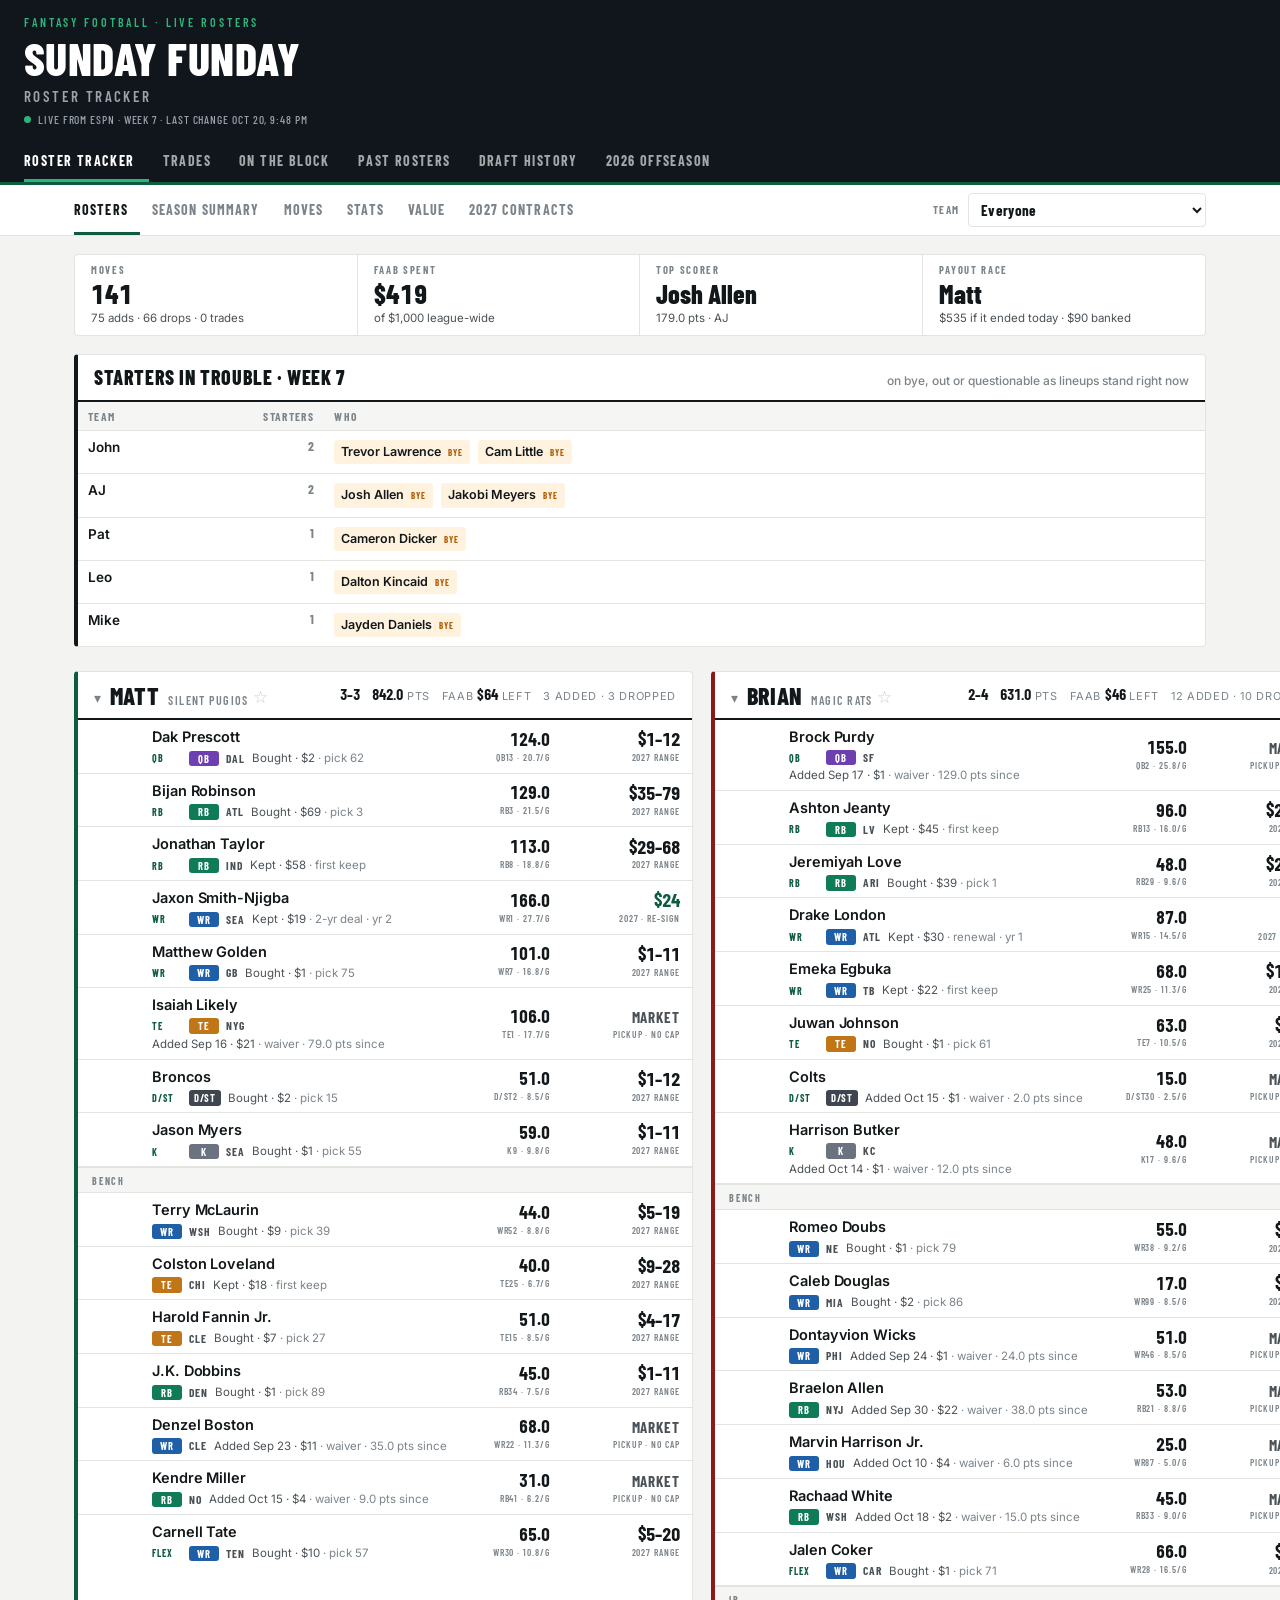
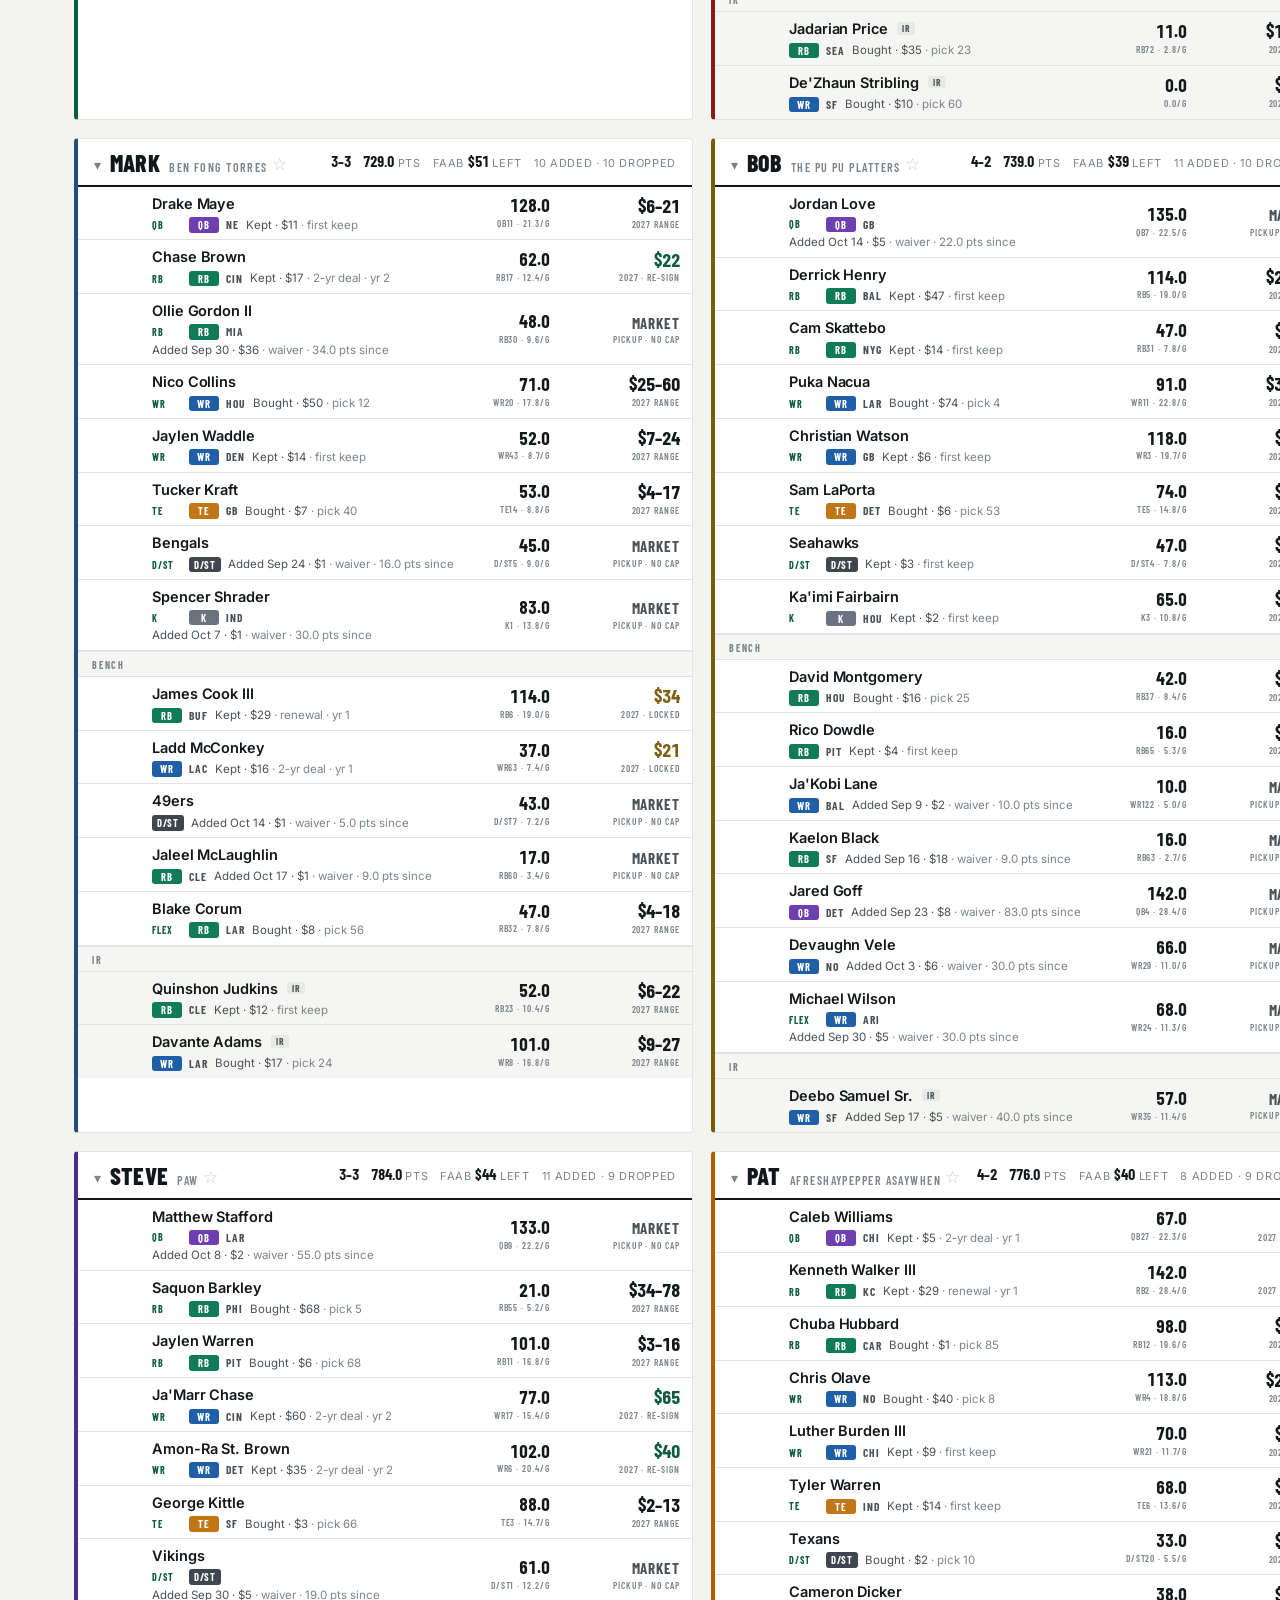
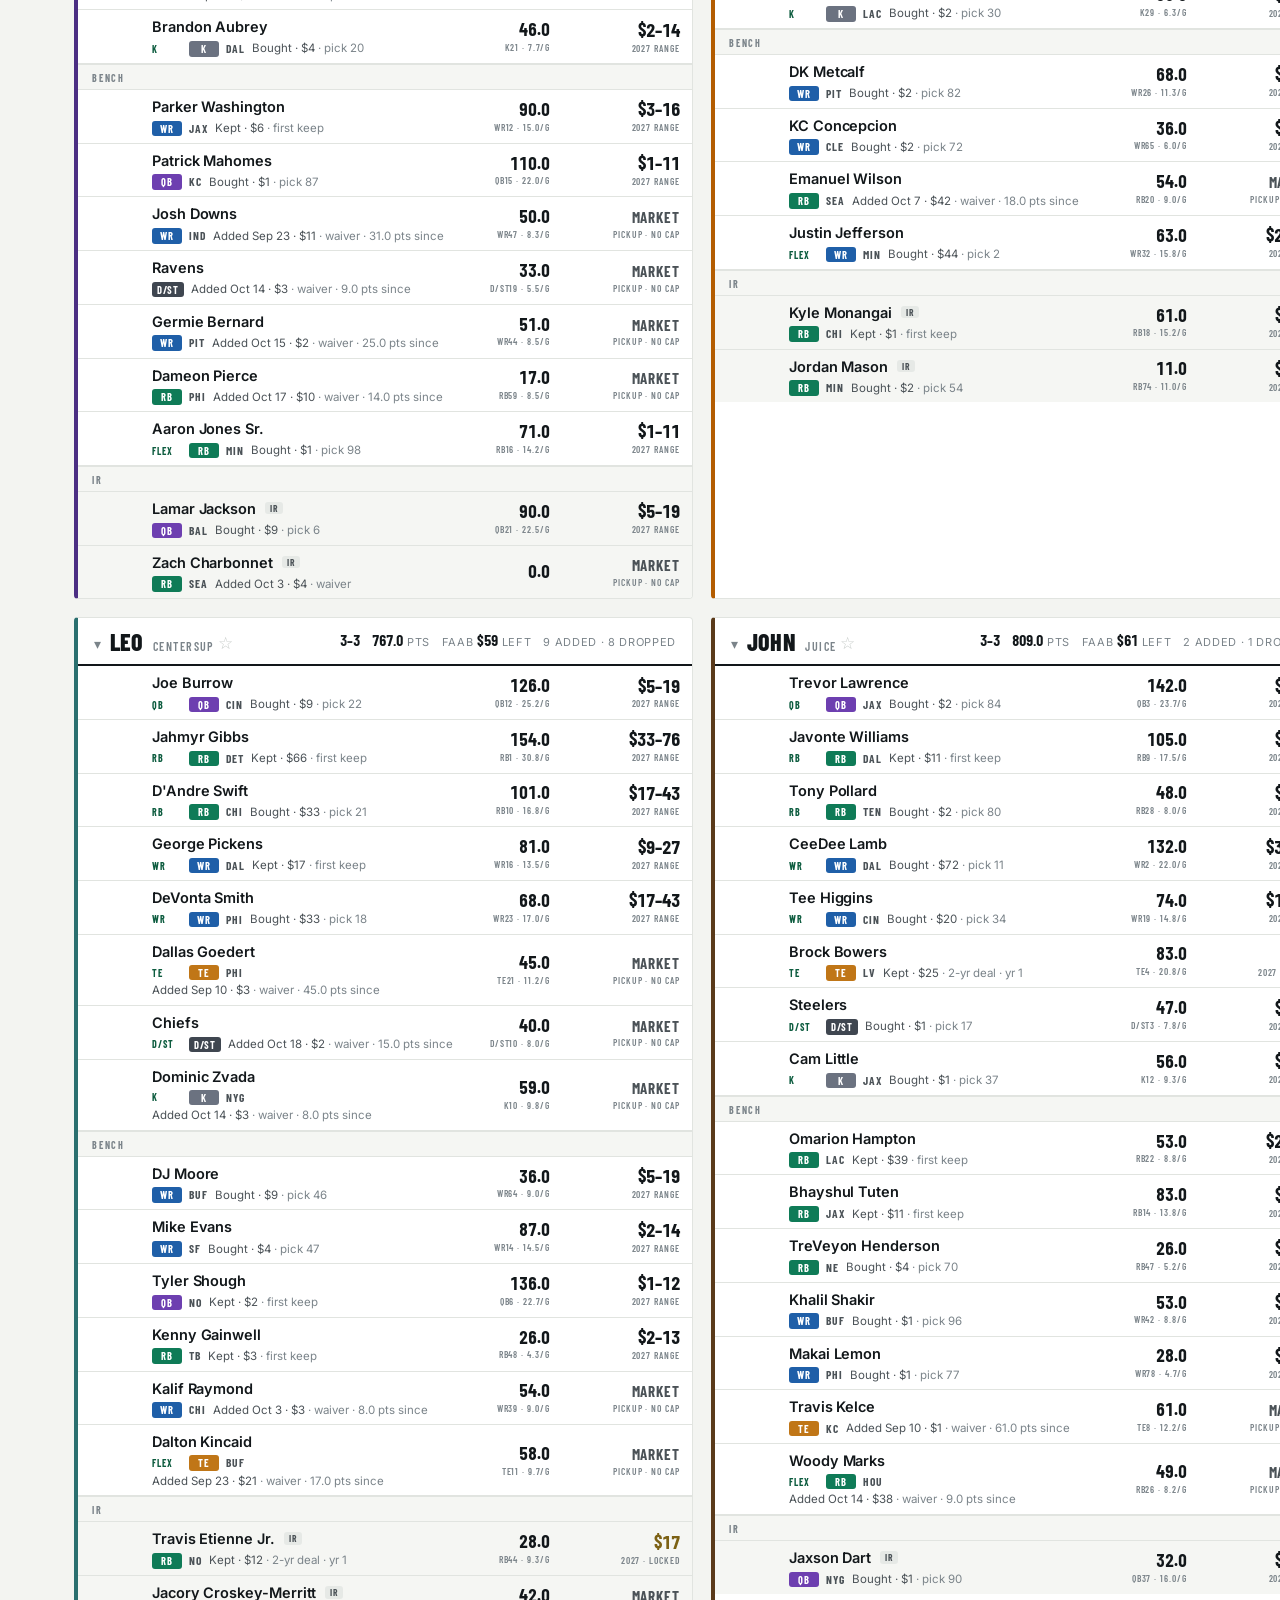
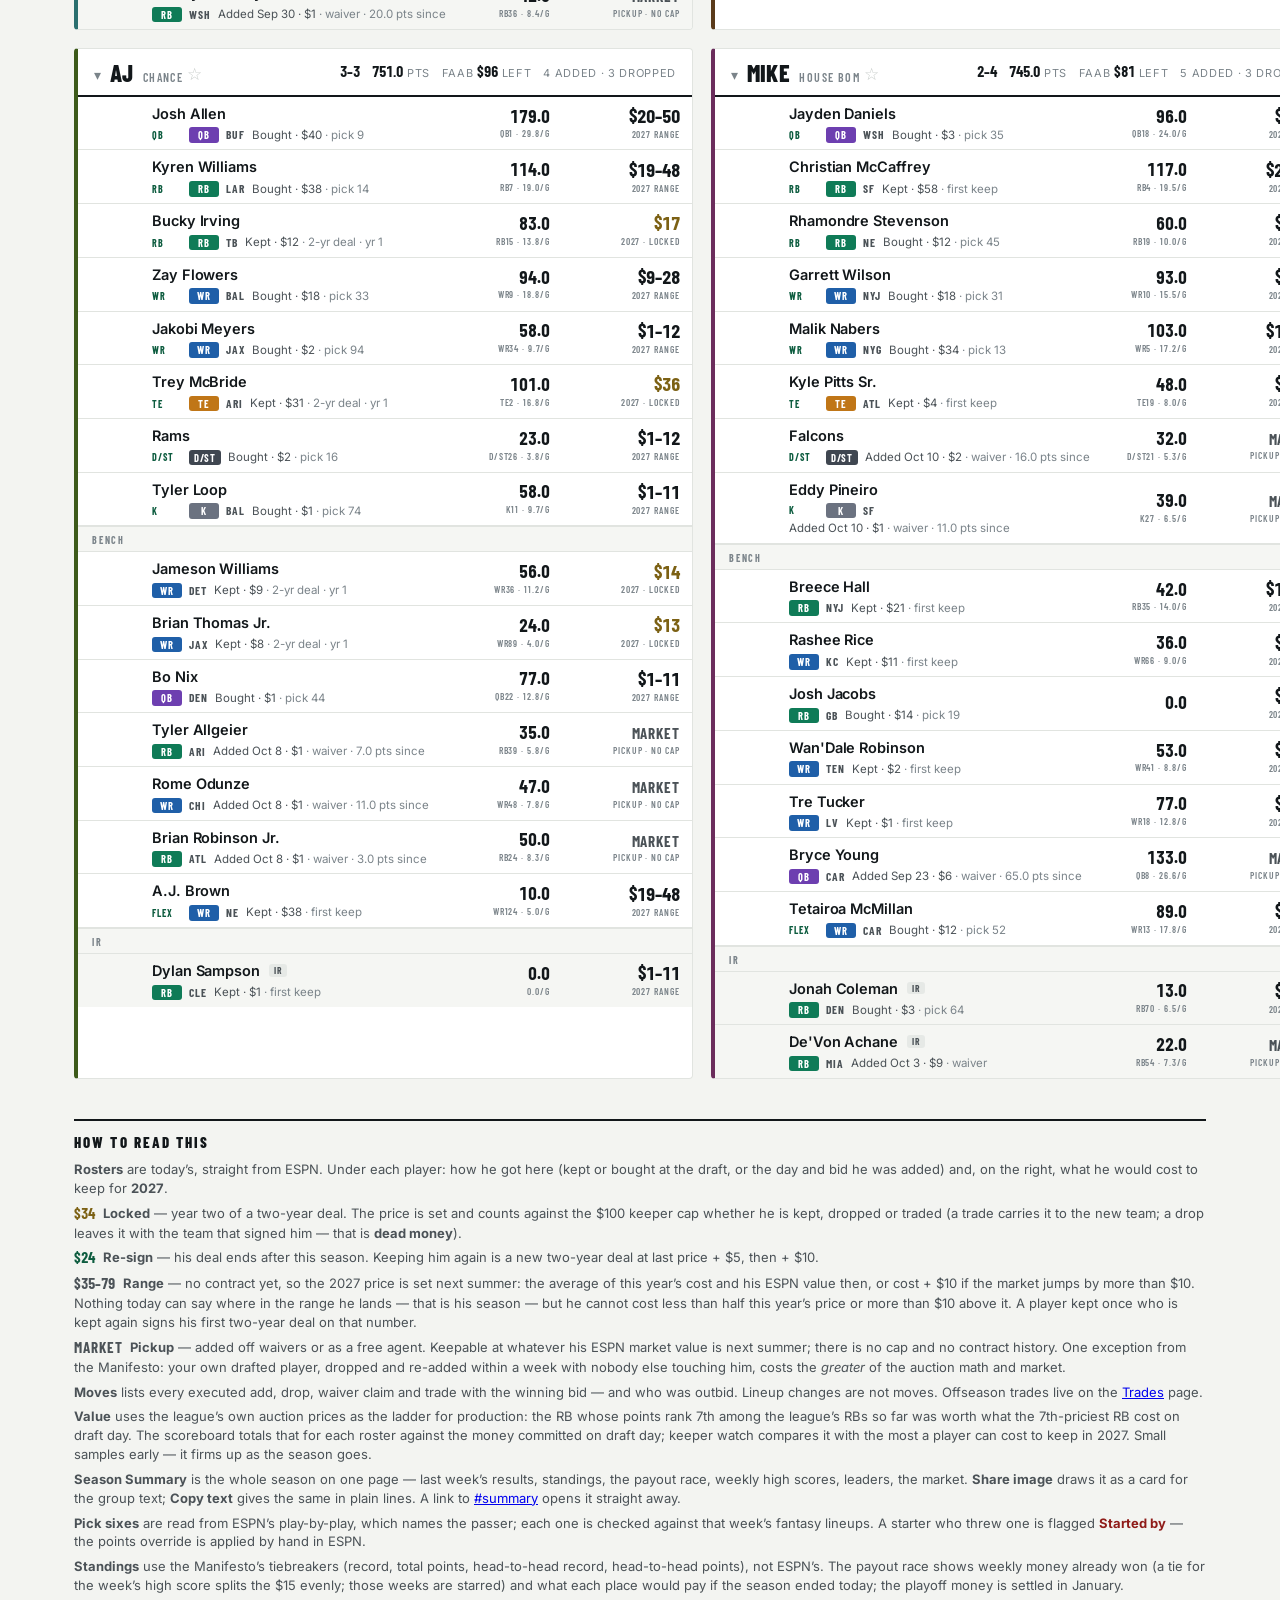
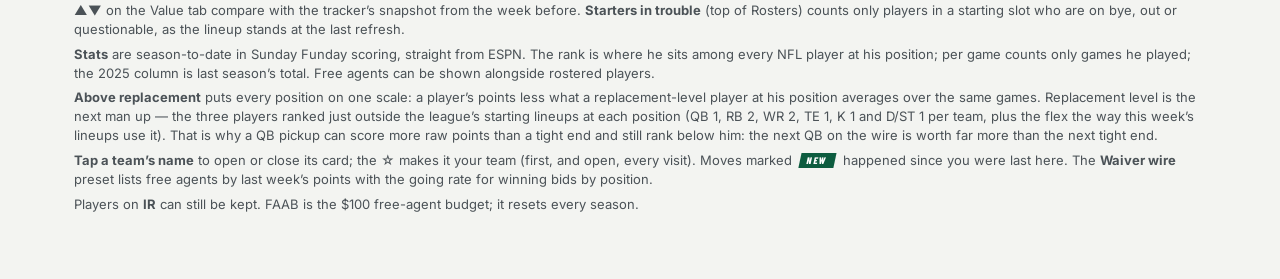
==== index.html @ ce716bac "Best pickups ranked by points above replacement, by position Replacement level per position = the th" ====
<!DOCTYPE html>
<!-- GENERATED by scripts/site_mode.py from tracker.html -- edit that file, then run the script -->
<html lang="en">
<head>
<meta charset="UTF-8">
<meta name="viewport" content="width=device-width, initial-scale=1.0">
<title>Sunday Funday — Roster Tracker</title>
<meta name="description" content="Every add, drop, waiver bid and trade of the Sunday Funday season, and where each player's keeper contract stands.">
<meta property="og:type" content="website">
<meta property="og:site_name" content="Sunday Funday">
<meta property="og:title" content="Sunday Funday — Roster Tracker">
<meta property="og:description" content="Live rosters, every waiver bid, and every player's contract status for next year.">
<meta property="og:url" content="https://mheinlen31.github.io/sunday-funday/">
<meta property="og:image" content="https://mheinlen31.github.io/sunday-funday/assets/og-image.png">
<meta name="theme-color" content="#11151c">
<link rel="icon" type="image/png" href="assets/favicon.png">
<link rel="apple-touch-icon" href="assets/apple-touch-icon.png">
<link rel="manifest" href="assets/site.webmanifest">
<meta name="apple-mobile-web-app-capable" content="yes">
<meta name="apple-mobile-web-app-title" content="Sunday Funday">
<link rel="preconnect" href="https://fonts.googleapis.com">
<link rel="preconnect" href="https://fonts.gstatic.com" crossorigin>
<link href="https://fonts.googleapis.com/css2?family=Barlow+Condensed:wght@500;600;700;800&family=Inter:wght@400;500;600;700&display=swap" rel="stylesheet">
<link rel="stylesheet" href="css/styles.css?v=202610211324">
</head>
<body data-page="tracker">
<header class="masthead">
  <div class="masthead-inner">
    <p class="kicker">Fantasy Football · Live Rosters</p>
    <h1>Sunday Funday</h1>
    <p class="deck">Roster Tracker</p>
    <p class="updated" id="rt-updated">Live from ESPN</p>
    <nav class="pagetabs">
      <a href="./" class="active">Roster Tracker</a>
      <a href="trades.html">Trades</a>
      <a href="block.html">On the Block</a>
      <a href="rosters.html">Past Rosters</a>
      <a href="drafts.html">Draft History</a>
      <a href="keepers.html">2026 Offseason</a>
    </nav>
  </div>
</header>

<div class="dh-bar">
  <div class="dh-bar-inner">
    <nav class="dh-views" id="rt-views" role="tablist">
      <button class="dh-view" data-view="rosters" role="tab">Rosters</button>
      <button class="dh-view" data-view="summary" role="tab">Season Summary</button>
      <button class="dh-view" data-view="moves" role="tab">Moves</button>
      <button class="dh-view" data-view="stats" role="tab">Stats</button>
      <button class="dh-view" data-view="value" role="tab">Value</button>
      <button class="dh-view" data-view="cap" role="tab">2027 Contracts</button>
    </nav>
    <label class="year-picker" id="rt-teamwrap">Team
      <select id="rt-team"></select>
    </label>
  </div>
</div>

<main id="rt-main" class="dh-main"></main>

<footer class="legend">
  <div id="rt-note"></div>
</footer>

<script src="js/data.js?v=202610211324"></script>
<script src="js/tracker.js?v=202610211324"></script>
<script src="js/playercard.js?v=202610211324"></script>
<script src="js/tracker-page.js?v=202610211324"></script>
</body>
</html>
---- css/styles.css ----
/* ============================================================================
   Sunday Funday — site stylesheet
   Broadcast / sports-media system (Oct 2026): light surfaces, dark ink strips
   for structure, one green accent, Barlow Condensed for display + numerals,
   Inter for reading. Every selector the pages and scripts use is kept; only
   the look changed.
   ========================================================================== */

:root {
  --paper: #f3f4f1;
  --card: #ffffff;
  --card-2: #f5f6f3;
  --ink: #12171a;
  --ink-soft: #4b5257;
  --ink-faint: #7b848a;
  --rule: #e1e4e0;
  --rule-dark: #12171a;
  --accent: #0d5c3f;        /* field green: fills, active states */
  --accent-2: #0a4a33;      /* hover */
  --accent-soft: #e6f1eb;   /* green tint */
  --accent-bright: #2fb37a; /* green on dark surfaces */
  --gold: #a9842d;          /* contracts */
  --gold-ink: #7c6114;
  --gold-soft: #f6efdc;
  --good: #15803d;
  --bad: #b42318;
  --contract-bg: #f8f3e6;
  --dark: #11151c;
  --dark-2: #1a2028;
  --dark-rule: #2b323b;
  --dark-mute: #9aa3ad;
  --display: "Barlow Condensed", "Inter", -apple-system, system-ui, sans-serif;
  --sans: "Inter", -apple-system, BlinkMacSystemFont, "Segoe UI", Helvetica, Arial, sans-serif;
  --serif: var(--display);  /* legacy token: every former Georgia heading is now the display face */
  --radius: 4px;
}

* { margin: 0; padding: 0; box-sizing: border-box; }

html { scroll-behavior: smooth; }

body {
  background: var(--paper);
  color: var(--ink);
  font-family: var(--sans);
  font-size: 14px;
  line-height: 1.45;
  overflow-x: hidden;
  -webkit-font-smoothing: antialiased;
}

/* ---------- masthead: one dark strip, title left, tabs along the bottom ---------- */
.masthead {
  background: var(--dark);
  color: #fff;
  border-bottom: 3px solid var(--accent);
}
.masthead-inner {
  max-width: 1280px;
  margin: 0 auto;
  padding: 16px 24px 0;
  text-align: left;
  display: flex;
  flex-direction: column;
  align-items: stretch;
}
.kicker {
  font: 600 12px/1 var(--display);
  letter-spacing: 0.24em;
  text-transform: uppercase;
  color: var(--accent-bright);
  margin-bottom: 8px;
}
.masthead h1 {
  font-family: var(--display);
  font-size: clamp(34px, 4.6vw, 46px);
  font-weight: 800;
  line-height: 0.95;
  letter-spacing: 0.01em;
  text-transform: uppercase;
  color: #fff;
}
.deck {
  font: 600 15px/1.2 var(--display);
  font-style: normal;
  letter-spacing: 0.16em;
  text-transform: uppercase;
  color: var(--dark-mute);
  margin-top: 7px;
}
.updated {
  font: 500 11.5px/1.5 var(--display);
  letter-spacing: 0.08em;
  text-transform: uppercase;
  color: var(--dark-mute);
  margin-top: 6px;
  max-width: 920px;
}
.updated .stale { color: #ff8a80; font-weight: 700; }
#rt-updated::before {
  content: '';
  display: inline-block;
  width: 7px; height: 7px;
  border-radius: 50%;
  background: var(--accent-bright);
  margin-right: 7px;
  vertical-align: 1px;
}

.pagetabs {
  order: 2;
  margin: 14px -24px 0;
  padding: 0 24px;
  display: flex;
  flex-wrap: nowrap;
  justify-content: flex-start;
  gap: 0;
  overflow-x: auto;
  scrollbar-width: none;
  -webkit-overflow-scrolling: touch;
}
.pagetabs::-webkit-scrollbar { display: none; }
.pagetabs a {
  flex: none;
  font: 700 14px/1 var(--display);
  letter-spacing: 0.1em;
  text-transform: uppercase;
  text-decoration: none;
  color: rgba(255, 255, 255, 0.62);
  padding: 12px 14px 11px;
  border-bottom: 3px solid transparent;
}
.pagetabs a:first-child { padding-left: 0; }
.pagetabs a:hover { color: #fff; }
.pagetabs a.active { color: #fff; border-bottom-color: var(--accent-bright); }

.subtabs {
  order: 3;
  margin: 0 -24px;
  padding: 0 24px;
  display: flex;
  flex-wrap: nowrap;
  justify-content: flex-start;
  gap: 0;
  overflow-x: auto;
  scrollbar-width: none;
  border-top: 1px solid var(--dark-rule);
  background: var(--dark-2);
}
.subtabs::-webkit-scrollbar { display: none; }
.subtabs a {
  flex: none;
  font: 600 12.5px/1 var(--display);
  letter-spacing: 0.12em;
  text-transform: uppercase;
  text-decoration: none;
  color: rgba(255, 255, 255, 0.55);
  padding: 10px 12px 9px;
  border-bottom: 2px solid transparent;
}
.subtabs a:first-child { padding-left: 0; }
.subtabs a:hover { color: #fff; }
.subtabs a.active { color: #fff; border-bottom-color: var(--gold); }

/* keeper-deadline pill (deadline.js) — sits in the strip above the tabs */
.deadline {
  order: 1;
  align-self: flex-start;
  margin: 12px 0 2px;
  display: inline-block;
  font: 600 12px/1 var(--display);
  letter-spacing: 0.06em;
  text-transform: uppercase;
  color: #d6dbe0;
  background: var(--dark-2);
  border: 1px solid var(--dark-rule);
  border-radius: 999px;
  padding: 7px 14px;
}
.deadline:empty { display: none; }
.deadline strong { color: #fff; }
.deadline .dl-count { color: var(--accent-bright); font-weight: 800; }
.deadline.urgent { border-color: #c0392b; }
.deadline.urgent .dl-count { color: #ff8a80; }
.deadline.passed { color: var(--dark-mute); }
.deadline .dl-second { color: var(--dark-mute); font-weight: 500; }
.deadline .dl-final {
  color: #ff8a80;
  font-weight: 800;
  letter-spacing: 0.1em;
  text-transform: uppercase;
}
.deadline a, .updated a { color: var(--accent-bright); font-weight: 700; text-decoration: none; }
.deadline a:hover, .updated a:hover { text-decoration: underline; }

@media (max-width: 640px) {
  .masthead-inner { padding: 14px 16px 0; }
  .kicker { display: none; }
  .masthead h1 { font-size: 34px; }
  .deck { font-size: 13px; margin-top: 5px; }
  .updated { font-size: 10.5px; }
  .pagetabs { margin: 12px -16px 0; padding: 0 16px; }
  .pagetabs a { font-size: 13.5px; padding: 11px 11px 10px; }
  .subtabs { margin: 0 -16px; padding: 0 16px; }
  .subtabs a { padding: 9px 10px 8px; }
}

/* ---------- team quick-nav + controls (keeper planner) ---------- */
.topbar {
  max-width: 1280px;
  margin: 0 auto;
  padding: 16px 24px 0;
  display: flex;
  align-items: flex-start;
  justify-content: space-between;
  gap: 12px;
}
.teamnav {
  display: flex;
  flex-wrap: wrap;
  gap: 6px;
}
@media (max-width: 640px) {
  .topbar { flex-direction: column; padding: 12px 12px 0; }
  .topbar .strip-actions { flex-wrap: wrap; width: 100%; }
  .searchwrap { flex: 1 1 100%; }
  #psearch { width: 100%; }
  #search-results { left: 0; right: 0; min-width: 0; }
}
.navchip {
  font: 700 12px/1 var(--display);
  letter-spacing: 0.06em;
  text-transform: uppercase;
  text-decoration: none;
  color: var(--ink-soft);
  background: var(--card);
  border: 1px solid var(--rule);
  border-radius: var(--radius);
  padding: 7px 10px 6px;
  white-space: nowrap;
}
.navchip:hover { border-color: var(--ink); color: var(--ink); }
.navchip b { color: var(--gold-ink); margin-left: 6px; font-weight: 800; }
.navchip-all { border-style: dashed; color: var(--ink-faint); font-weight: 600; }
.navchip.fav::before { content: '★ '; color: var(--gold); }

/* player search */
.searchwrap { position: relative; }
#psearch {
  font-family: var(--sans);
  font-size: 13px;
  padding: 6px 10px;
  border: 1px solid var(--rule);
  border-radius: var(--radius);
  background: var(--card);
  color: var(--ink);
  width: 180px;
}
#psearch:focus { outline: none; border-color: var(--accent); }
#search-results {
  position: absolute;
  top: calc(100% + 4px);
  right: 0;
  min-width: 250px;
  background: var(--card);
  border: 1px solid var(--rule);
  border-radius: var(--radius);
  box-shadow: 0 8px 24px rgba(17, 21, 28, 0.14);
  z-index: 30;
}
.search-hit {
  padding: 7px 12px;
  cursor: pointer;
  border-bottom: 1px solid var(--rule);
}
.search-hit:last-child { border-bottom: none; }
.search-hit:hover { background: var(--card-2); }
.hit-name { font-weight: 600; font-size: 13px; display: block; }
.hit-sub { font-size: 11px; color: var(--ink-faint); }
.teamdot {
  display: inline-block;
  width: 8px; height: 8px;
  border-radius: 50%;
  margin-right: 7px;
  vertical-align: 0.5px;
}
/* shared-plan banner (from a ?plan= link) */
.share-banner {
  max-width: 1280px;
  margin: 8px auto 0;
  padding: 10px 24px;
  display: flex;
  flex-wrap: wrap;
  gap: 6px 16px;
  align-items: baseline;
  justify-content: space-between;
  font-size: 13px;
  color: var(--gold-ink);
  background: var(--gold-soft);
  border: 1px solid var(--gold);
  border-radius: var(--radius);
}
.share-banner a { color: var(--accent); font-weight: 700; text-decoration: none; white-space: nowrap; }
.share-banner a:hover { text-decoration: underline; }

.team-card { scroll-margin-top: 12px; }
.team-card.fav { order: -1; }
.favstar {
  background: none;
  border: none;
  font-size: 19px;
  line-height: 1;
  color: #c7ccc9;
  cursor: pointer;
  padding: 0 2px;
  vertical-align: 1px;
}
.favstar:hover { color: var(--gold); }
.team-card.fav .favstar { color: var(--gold); }

/* ---------- strips (bargains / on the block / price moves) ---------- */
.strip {
  max-width: 1280px;
  margin: 0 auto;
  padding: 18px 24px 6px;
}
.strip-bar {
  display: flex;
  align-items: baseline;
  justify-content: space-between;
  border-bottom: 2px solid var(--rule-dark);
  padding-bottom: 6px;
  margin-bottom: 10px;
}
.strip-title {
  font: 800 18px/1 var(--display);
  letter-spacing: 0.06em;
  text-transform: uppercase;
}
.strip-actions { display: flex; gap: 8px; }
.math-toggle {
  white-space: nowrap;
  font: 700 12px/1 var(--display);
  letter-spacing: 0.08em;
  text-transform: uppercase;
  color: var(--ink-soft);
  background: var(--card);
  border: 1px solid var(--rule);
  border-radius: var(--radius);
  padding: 7px 11px 6px;
  cursor: pointer;
}
.math-toggle:hover { border-color: var(--ink); color: var(--ink); }

.strip-scroll {
  display: flex;
  gap: 10px;
  overflow-x: auto;
  padding-bottom: 10px;
}
.bargain-card {
  flex: 0 0 auto;
  display: flex;
  gap: 10px;
  align-items: center;
  background: var(--card);
  border: 1px solid var(--rule);
  border-left: 3px solid var(--accent);
  border-radius: var(--radius);
  padding: 8px 14px 8px 8px;
  cursor: pointer;
}
.bargain-card:hover { border-color: var(--ink); border-left-color: var(--accent); }
.bargain-card .mug {
  width: 52px; height: 38px;
  object-fit: contain;
  background: var(--card-2);
  border-radius: 3px;
}
.bargain-card .b-name { font-weight: 600; font-size: 13px; white-space: nowrap; }
.bargain-card .b-team {
  font: 600 10.5px/1 var(--display);
  color: var(--ink-faint);
  text-transform: uppercase;
  letter-spacing: 0.1em;
  white-space: nowrap;
  margin-top: 2px;
}
.bargain-card .b-line { font-size: 12px; color: var(--ink-soft); white-space: nowrap; margin-top: 2px; }
.bargain-card .b-line strong { color: var(--good); }

/* ---------- price moves (home strip) ---------- */
.moves {
  display: flex;
  flex-wrap: wrap;
  gap: 8px;
  padding-bottom: 10px;
}
.move {
  font-size: 12px;
  background: var(--card);
  border: 1px solid var(--rule);
  border-radius: var(--radius);
  padding: 4px 9px;
  white-space: nowrap;
  cursor: pointer;
}
.move:hover { border-color: var(--ink); }
.move b { font-weight: 700; }
.move.up b { color: var(--good); }
.move.down b { color: var(--bad); }
.no-moves {
  font-size: 12.5px;
  font-style: italic;
  color: var(--ink-faint);
  padding-bottom: 10px;
}

/* ---------- team grid + cards ---------- */
.team-grid {
  max-width: 1280px;
  margin: 0 auto;
  padding: 16px 24px 40px;
  display: grid;
  grid-template-columns: repeat(auto-fill, minmax(min(520px, 100%), 1fr));
  gap: 18px;
}
@media (max-width: 600px) {
  /* minmax(0, ...) not plain 1fr: a 1fr track floors at min-content, so a
     single long team name ("AFRESHAYPEPPER ASAYWHEN") widens every column and
     scrolls the whole page sideways on a phone. */
  .team-grid { grid-template-columns: minmax(0, 1fr); padding: 14px 10px 40px; gap: 14px; }
}

/* a card: white, hairline, a colour slab down the left (team colour, or ink) */
.team-card {
  background: var(--card);
  border: 1px solid var(--rule);
  border-left: 4px solid var(--tc, var(--rule-dark));
  border-radius: var(--radius);
  overflow: hidden;
}
.team-head {
  min-width: 0;
  display: flex;
  align-items: baseline;
  justify-content: space-between;
  flex-wrap: wrap;
  gap: 4px 12px;
  padding: 12px 16px 10px;
  border-bottom: 2px solid var(--rule-dark);
  cursor: pointer;
}
.caret {
  display: inline-block;
  width: 0; height: 0;
  border-left: 7px solid var(--ink-faint);
  border-top: 5px solid transparent;
  border-bottom: 5px solid transparent;
  margin-right: 10px;
  transform: rotate(90deg);
  transition: transform 0.15s;
  vertical-align: 3px;
}
.team-card.collapsed .caret { transform: rotate(0deg); }
.team-card.collapsed .roster { display: none; }
.team-card.collapsed .team-head { border-bottom: none; }
.team-card.collapsed .team-meta .copy,
.team-card.collapsed .team-meta .reset { display: none; }

/* collapsed header: fixed grid so every card lays out identically —
   name left, top-five mugs right, stats on their own line below */
.mugrow { display: none; }
.team-card.collapsed .team-head {
  display: grid;
  grid-template-columns: 1fr auto;
  align-items: center;
  row-gap: 4px;
}
.team-card.collapsed .mugrow {
  display: flex;
  align-items: center;
  grid-column: 2;
  justify-self: end;
}
.team-card.collapsed .team-name { grid-column: 1; }
.team-card.collapsed .team-meta {
  grid-column: 1 / -1;
  text-align: left;
}
.team-card.collapsed .team-meta .stat { margin-left: 0; margin-right: 14px; }
.minimug {
  width: 34px; height: 34px;
  border-radius: 50%;
  object-fit: cover;
  object-position: center 20%;
  background: var(--card-2);
  border: 2px solid var(--card);
  margin-left: -9px;
}
.minimug:first-child { margin-left: 0; }
.team-name {
  font-family: var(--display);
  font-size: 24px;
  font-weight: 800;
  line-height: 1;
  letter-spacing: 0.01em;
  text-transform: uppercase;
  min-width: 0;
  overflow-wrap: anywhere;   /* long names break instead of stretching the card */
}
.team-meta {
  font-size: 11px;
  color: var(--ink-faint);
  text-transform: uppercase;
  letter-spacing: 0.06em;
  text-align: right;
}
.team-meta strong {
  color: var(--ink);
  font: 700 15px/1 var(--display);
  letter-spacing: 0;
  font-variant-numeric: tabular-nums;
}
.team-meta .stat { margin-left: 12px; white-space: nowrap; }
.team-meta strong.over { color: var(--bad); }
.team-meta .reset,
.team-meta .copy {
  margin-left: 12px;
  color: var(--ink-faint);
  text-decoration: underline;
  text-underline-offset: 2px;
}
.team-meta .reset:hover { color: var(--bad); }
.team-meta .copy:hover { color: var(--accent); }

/* ---------- player rows ---------- */
.group-label {
  font: 700 10.5px/1 var(--display);
  letter-spacing: 0.16em;
  text-transform: uppercase;
  color: var(--ink-faint);
  padding: 9px 14px 7px;
  border-bottom: 1px solid var(--rule);
  background: var(--card-2);
}
.group-label.contract-label { color: var(--gold-ink); background: var(--gold-soft); }
.empty-note {
  padding: 10px 14px;
  font-size: 12px;
  font-style: italic;
  color: var(--ink-faint);
}

.prow {
  display: flex;
  align-items: center;
  gap: 12px;
  padding: 7px 14px 7px 12px;
  border-bottom: 1px solid var(--rule);
}
.prow:last-child { border-bottom: none; }
.prow.choosable { cursor: pointer; }
.prow.choosable:hover { background: var(--card-2); }
.prow.locked { background: var(--contract-bg); }
.prow.locked:hover { background: #f1e9d4; }

/* committed contract rows — no toggle, gold treatment */
.prow.contract { background: #fbf7ea; box-shadow: inset 3px 0 0 var(--gold); }
.lockmark {
  flex: 0 0 auto;
  width: 17px;
  text-align: center;
  font-size: 13px;
  font-weight: 800;
  color: var(--gold);
}

.prow .mug {
  width: 52px; height: 39px;
  object-fit: contain;
  flex: 0 0 auto;
  background: var(--card-2);
  border-radius: 3px;
}

.pinfo { flex: 1 1 auto; min-width: 0; }
.pname {
  font-weight: 600;
  font-size: 14.5px;
  letter-spacing: -0.005em;
  white-space: nowrap;
  overflow: hidden;
  text-overflow: ellipsis;
}
.psub {
  display: flex;
  align-items: center;
  gap: 7px;
  margin-top: 3px;
}
/* the math (hidden unless body.show-math) */
.pmath {
  display: none;
  font-size: 11.5px;
  color: var(--ink-soft);
  margin-top: 3px;
  font-variant-numeric: tabular-nums;
}
body.show-math .pmath { display: block; }

.pcontract { flex: 0 0 auto; text-align: right; }

.pkeep { flex: 0 0 auto; min-width: 92px; }
.pprice {
  display: flex;
  align-items: center;
  gap: 10px;
  justify-content: flex-end;
}
.pprice .amount {
  font-family: var(--display);
  font-size: 23px;
  font-weight: 700;
  line-height: 1;
  font-variant-numeric: tabular-nums;
  white-space: nowrap;
}
.pnext {
  font-size: 10.5px;
  color: var(--ink-faint);
  text-align: right;
  white-space: nowrap;
  margin-top: 1px;
  padding-right: 27px; /* align under the amount, clear of the tick */
}

/* position pill — one treatment everywhere (.pos on rows, .dh-pos in tables) */
.pos, .dh-pos {
  display: inline-block;
  min-width: 30px;
  text-align: center;
  font: 700 10.5px/1 var(--display);
  letter-spacing: 0.06em;
  text-transform: uppercase;
  padding: 3px 5px 2px;
  border-radius: 3px;
  color: #fff;
  background: #5b6470;
}
.pos-QB,  .dh-pos.p-QB  { background: #6d3fb0; }
.pos-RB,  .dh-pos.p-RB  { background: #0f7b57; }
.pos-WR,  .dh-pos.p-WR  { background: #1f5fa8; }
.pos-TE,  .dh-pos.p-TE  { background: #c07617; }
.pos-K,   .dh-pos.p-K   { background: #6b7280; }
.pos-DST, .dh-pos.p-Def, .dh-pos.p-DST { background: #3f4650; }

/* badges */
.badge {
  display: inline-block;
  font: 700 10px/1 var(--display);
  letter-spacing: 0.08em;
  text-transform: uppercase;
  padding: 3px 7px 2px;
  border-radius: 3px;
  border: 1px solid var(--rule);
  color: var(--ink-soft);
  background: var(--card-2);
  white-space: nowrap;
}
.badge.acq { padding: 2px 5px 1px; background: none; }
.badge.onblock {
  border-color: var(--gold);
  color: var(--gold-ink);
  background: var(--gold-soft);
}

/* home "On the Block" chips */
.block-chip {
  flex: 0 0 auto;
  display: block;
  background: var(--card);
  border: 1px solid var(--rule);
  border-left: 3px solid var(--gold);
  border-radius: var(--radius);
  padding: 8px 14px;
  text-decoration: none;
  color: inherit;
  min-width: 150px;
}
.block-chip:hover { border-color: var(--ink); border-left-color: var(--gold); }
.block-chip .bc-player { font-weight: 600; font-size: 13px; display: block; white-space: nowrap; }
.block-chip .bc-team {
  font: 600 10.5px/1 var(--display); color: var(--ink-faint); text-transform: uppercase;
  letter-spacing: 0.1em; white-space: nowrap; margin-top: 2px;
}
.block-chip .bc-note { font-size: 12px; color: var(--ink-soft); font-style: italic; white-space: nowrap; margin-top: 2px; }
.nfl {
  font: 700 11.5px/1 var(--display);
  letter-spacing: 0.08em;
  color: var(--ink-soft);
  white-space: nowrap;
}
.badge-contract { border-color: var(--gold); color: var(--gold-ink); background: var(--gold-soft); }
.badge-deal { border-color: var(--gold); color: var(--gold-ink); background: #fbf7ea; }

/* value delta */
.delta { font-weight: 700; font-variant-numeric: tabular-nums; }
/* .delta.pos is "positive", not a position pill: undo the pill treatment */
.delta.pos { display: inline; min-width: 0; padding: 0; border-radius: 0; background: none; font: inherit; font-weight: 700; letter-spacing: 0; text-transform: none; text-align: inherit; color: var(--good); }
.delta.neg { color: var(--bad); }
.delta.zero { color: var(--ink-faint); font-weight: 500; }

/* ---------- league-wide boards (positions / adp / pool / rosters pages) ---------- */
.team-grid.board { grid-template-columns: 1fr; max-width: 860px; }
.board-card { border-left-color: var(--tc, var(--rule-dark)); }
.team-head.static { cursor: default; }
.prow.static { cursor: default; }
.prow.static:hover { background: transparent; }
.rank {
  flex: 0 0 30px;
  text-align: right;
  font: 700 13px/1 var(--display);
  color: var(--ink-faint);
  font-variant-numeric: tabular-nums;
}
.teamtag {
  font-size: 11.5px;
  font-weight: 600;
  color: var(--ink-soft);
  text-decoration: none;
  white-space: nowrap;
}
.teamtag:hover { color: var(--accent); text-decoration: underline; }
.teamtag .teamdot { margin-right: 5px; }
.boardnote { font-size: 13px; padding-top: 12px; border-top: 2px solid var(--rule-dark); }
.strip-link {
  font: 700 11.5px/1 var(--display);
  letter-spacing: 0.1em;
  text-transform: uppercase;
  color: var(--accent);
  text-decoration: none;
  white-space: nowrap;
}
.strip-link:hover { text-decoration: underline; }

/* price-moves: Latest section (prominent) + Season section */
.latest-strip {
  max-width: 860px;
  margin: 18px auto 0;
  padding: 0 24px;
}
.latest-card { border-left-color: var(--accent); }
.latest-card .team-head { background: var(--accent-soft); }
.latest-note { color: var(--ink-faint); font-weight: 500; }
.section-head {
  max-width: 860px;
  margin: 28px auto 0;
  padding: 0 24px 8px;
  display: flex;
  align-items: baseline;
  justify-content: space-between;
  gap: 12px;
  border-bottom: 2px solid var(--rule-dark);
}
.section-title { font: 800 22px/1 var(--display); letter-spacing: 0.04em; text-transform: uppercase; }
@media (max-width: 640px) {
  .latest-strip, .section-head { padding-left: 12px; padding-right: 12px; }
}

/* price-moves feature cards */
.feature-row {
  max-width: 860px;
  margin: 0 auto;
  padding: 18px 24px 0;
  display: flex;
  flex-wrap: wrap;
  gap: 14px;
}
.feature-card {
  flex: 1 1 240px;
  display: flex;
  align-items: center;
  gap: 14px;
  background: var(--card);
  border: 1px solid var(--rule);
  border-left-width: 4px;
  border-radius: var(--radius);
  padding: 12px 16px;
}
.feature-card.up { border-left-color: var(--good); }
.feature-card.down { border-left-color: var(--bad); }
.feature-card .mug {
  width: 74px; height: 54px;
  object-fit: contain;
  background: var(--card-2);
  border-radius: 4px;
}
.f-label {
  font: 700 10.5px/1 var(--display);
  letter-spacing: 0.16em;
  text-transform: uppercase;
  color: var(--ink-faint);
}
.f-name { font: 800 22px/1 var(--display); text-transform: uppercase; letter-spacing: 0.01em; margin-top: 4px; }
.f-line { font-size: 12.5px; color: var(--ink-soft); margin-top: 3px; }

/* compact move summary under a mover's name (full trail on hover) */
.trail {
  font-size: 11px;
  color: var(--ink-faint);
  margin-top: 3px;
  font-variant-numeric: tabular-nums;
  cursor: help;
}
.sparkwrap { flex: 0 0 auto; padding: 0 6px; }
.spark { display: block; }
@media (max-width: 640px) {
  .sparkwrap { padding: 0 2px; }
  .spark { width: 52px; }
}
.board-toolbar {
  max-width: 860px;
  margin: 0 auto;
  padding: 14px 24px 0;
  display: flex;
  gap: 8px;
  justify-content: flex-end;
}
.badge.avail { border-style: dashed; color: var(--ink-faint); background: none; }
.prow.unowned .pname { color: var(--ink-soft); }

/* past-rosters: year picker + headshot-less rows */
.year-picker {
  font: 700 11px/1 var(--display);
  letter-spacing: 0.14em;
  text-transform: uppercase;
  color: var(--ink-faint);
  display: flex;
  align-items: center;
  gap: 8px;
}
.year-picker select {
  font: 700 15px/1.2 var(--display);
  letter-spacing: 0.02em;
  text-transform: none;
  color: var(--ink);
  padding: 6px 8px;
  border: 1px solid var(--rule);
  border-radius: var(--radius);
  background: var(--card);
  cursor: pointer;
}
.year-picker select:focus { outline: none; border-color: var(--accent); }
.prow.nomug .rank { margin-right: 4px; }
.board-toolbar { align-items: baseline; }
body[data-page="rosters"] .board-toolbar { justify-content: space-between; }
.board-caption { font-size: 11.5px; color: var(--ink-faint); font-style: italic; }
@media (max-width: 560px) { .board-caption { flex: 1 1 100%; } }

/* ---------- trades page ---------- */
.section-head.first { margin-top: 18px; }
.trade-card { border-left-color: var(--rule-dark); }
.trade-head {
  padding: 12px 16px;
  border-bottom: 2px solid var(--rule-dark);
  font-size: 14px;
  font-weight: 600;
}
.trade-date {
  display: inline-block;
  font: 700 11px/1 var(--display);
  letter-spacing: 0.12em;
  text-transform: uppercase;
  color: var(--ink-faint);
  margin-right: 10px;
}
.trade-body { display: flex; align-items: stretch; }
.trade-side { flex: 1 1 0; padding: 14px 16px; min-width: 0; }
.trade-side + .trade-vs + .trade-side { border-left: 1px solid var(--rule); }
.trade-vs {
  flex: 0 0 auto;
  display: flex;
  align-items: center;
  font-size: 20px;
  color: var(--ink-faint);
  padding: 0 2px;
}
.trade-side-head {
  display: flex;
  align-items: center;
  justify-content: space-between;
  gap: 8px;
  margin-bottom: 8px;
}
.trade-side-head .teamtag { font: 800 16px/1 var(--display); text-transform: uppercase; letter-spacing: 0.02em; }
.grade {
  font: 800 22px/1 var(--display);
  padding: 4px 10px 3px;
  border-radius: var(--radius);
  color: #fff;
}
.grade.g-a { background: var(--good); }
.grade.g-b { background: #1f5fa8; }
.grade.g-c { background: var(--gold); }
.grade.g-d { background: var(--bad); }
.got-label {
  font: 700 10.5px/1 var(--display);
  letter-spacing: 0.16em;
  text-transform: uppercase;
  color: var(--ink-faint);
  margin-bottom: 5px;
}
.got-item { font-size: 13px; margin-bottom: 4px; }
.got-name { font-weight: 600; }
.got-sub { display: block; font-size: 11.5px; color: var(--ink-soft); font-variant-numeric: tabular-nums; }
.got-dollars { font: 700 17px/1 var(--display); color: var(--good); }
.trade-note {
  font-size: 12.5px;
  color: var(--ink-soft);
  font-style: italic;
  margin-top: 8px;
  padding-top: 8px;
  border-top: 1px dotted var(--rule);
}
@media (max-width: 560px) {
  .trade-body { flex-direction: column; }
  .trade-side + .trade-vs + .trade-side { border-left: none; border-top: 1px solid var(--rule); }
  .trade-vs { justify-content: center; transform: rotate(90deg); padding: 4px 0; }
}

.trade-history { max-width: 860px; margin: 0 auto; padding: 0 24px; }
.trade-year { border-bottom: 1px solid var(--rule); padding: 8px 0; }
.trade-year summary {
  cursor: pointer;
  font: 800 17px/1.2 var(--display);
  letter-spacing: 0.04em;
  text-transform: uppercase;
  padding: 4px 0;
}
.trade-year .muted { font: 400 12px/1.2 var(--sans); text-transform: none; letter-spacing: 0; color: var(--ink-faint); }
.trade-log { list-style: none; padding: 6px 0 8px; }
.trade-log li {
  font-size: 12.5px;
  color: var(--ink-soft);
  padding: 4px 0 4px 16px;
  border-left: 2px solid var(--rule);
  margin-bottom: 2px;
}
@media (max-width: 640px) { .trade-history { padding: 0 12px; } }

/* ---------- on the block ---------- */
.block-post-wrap { max-width: 860px; margin: 16px auto 0; padding: 0 24px; }
.block-postbar {
  background: var(--card);
  border: 1px solid var(--rule);
  border-left: 4px solid var(--accent);
  border-radius: var(--radius);
  padding: 12px 14px;
  display: flex;
  align-items: center;
  justify-content: space-between;
  gap: 10px;
  flex-wrap: wrap;
}
.block-fields { display: flex; gap: 8px; flex-wrap: wrap; flex: 1 1 auto; }
.block-input {
  font-family: var(--sans);
  font-size: 13px;
  padding: 7px 9px;
  border: 1px solid var(--rule);
  border-radius: var(--radius);
  background: var(--card);
  color: var(--ink);
}
.block-input:focus { outline: none; border-color: var(--accent); }
.block-note-input { flex: 1 1 200px; min-width: 140px; }
.block-btn {
  font: 700 12.5px/1 var(--display);
  letter-spacing: 0.1em;
  text-transform: uppercase;
  color: #fff;
  background: var(--accent);
  border: none;
  border-radius: var(--radius);
  padding: 9px 14px 8px;
  cursor: pointer;
  white-space: nowrap;
}
.block-btn:hover { background: var(--accent-2); }
.block-status {
  font: 700 11px/1 var(--display);
  letter-spacing: 0.1em;
  text-transform: uppercase;
  color: var(--ink-faint);
  white-space: nowrap;
}
.block-status.live { color: var(--good); }
.block-status.off { color: var(--bad); }

.block-entries {
  display: grid;
  grid-template-columns: repeat(auto-fill, minmax(200px, 1fr));
  gap: 1px;
  background: var(--rule);
}
.block-entry { background: var(--card); padding: 10px 14px; }
.be-main { display: flex; align-items: center; gap: 8px; }
.be-name { font-weight: 600; font-size: 14px; }
.be-val { font-size: 11.5px; color: var(--ink-soft); margin-top: 2px; font-variant-numeric: tabular-nums; }
.be-note { font-size: 12.5px; color: var(--ink); font-style: italic; margin-top: 5px; }
.be-foot { display: flex; align-items: center; justify-content: space-between; margin-top: 6px; }
.be-time { font: 600 10.5px/1 var(--display); color: var(--ink-faint); text-transform: uppercase; letter-spacing: 0.08em; }
.be-remove {
  background: none;
  border: none;
  color: var(--ink-faint);
  font-size: 13px;
  cursor: pointer;
  padding: 2px 4px;
  line-height: 1;
}
.be-remove:hover { color: var(--bad); }
@media (max-width: 640px) { .block-post-wrap { padding: 0 12px; } }

/* row flash after jumping from a strip chip */
@keyframes flashrow {
  0%, 40% { background: #fff3c4; }
  100% { background: transparent; }
}
.prow.flash { animation: flashrow 1.8s ease-out; }

/* keep tick */
.tick {
  display: inline-block;
  width: 17px; height: 17px;
  border: 1.5px solid #c7ccc9;
  border-radius: 50%;
  position: relative;
  flex: 0 0 auto;
}
.prow.kept { background: var(--accent-soft); box-shadow: inset 3px 0 0 var(--accent); }
.prow.kept:hover { background: #d9eadf; }
.prow.kept .tick { background: var(--accent); border-color: var(--accent); }
.prow.kept .tick::after {
  content: '';
  position: absolute;
  left: 5px; top: 2px;
  width: 4.5px; height: 9px;
  border: solid #fff;
  border-width: 0 2px 2px 0;
  transform: rotate(45deg);
}

/* ---------- mobile ---------- */
@media (max-width: 640px) {
  .strip { padding: 14px 12px 4px; }
  .strip-bar { flex-wrap: wrap; gap: 6px; }
  .team-head { padding: 10px 12px 8px; }
  .team-meta { text-align: left; }
  .team-meta .stat { margin-left: 0; margin-right: 12px; }

  .prow { flex-wrap: wrap; gap: 4px 10px; padding: 8px 10px; }
  .prow .mug { width: 46px; height: 34px; }
  .pinfo { flex: 1 1 0; }
  .psub { flex-wrap: wrap; row-gap: 2px; }
  .pkeep { min-width: 74px; }
  .pprice .amount { font-size: 20px; }
  /* contract badge drops to its own line, aligned with the player info */
  .pcontract { flex: 1 1 100%; order: 5; text-align: left; padding-left: 56px; margin-top: -2px; }
  .pcontract:empty { display: none; margin: 0; }
  /* board rows: full names beat ellipses on narrow screens */
  .prow.static .pname { white-space: normal; }
}

/* ---------- legend ---------- */
.legend {
  max-width: 1280px;
  margin: 0 auto;
  padding: 0 24px 60px;
  color: var(--ink-soft);
}
.dh-main + .legend { max-width: 1180px; }
.legend h3 {
  font: 800 15px/1 var(--display);
  letter-spacing: 0.14em;
  text-transform: uppercase;
  border-top: 2px solid var(--rule-dark);
  padding-top: 14px;
  margin-bottom: 10px;
  color: var(--ink);
}
.legend ul { list-style: none; }
.legend li { margin-bottom: 6px; font-size: 13px; }

/* ---------- Budgets page: league ledger ---------- */
.ledger-top { max-width: 1100px; margin: 0 auto; padding: 0 20px; }

.ledger-table {
  width: 100%; border-collapse: collapse; background: var(--card);
  border: 1px solid var(--rule); border-radius: var(--radius); overflow: hidden;
  font-family: var(--sans);
}
.ledger-table th {
  font: 700 11.5px/1 var(--display); letter-spacing: .12em; text-transform: uppercase;
  color: var(--ink-faint); text-align: left; padding: 11px 14px 10px;
  background: var(--card-2); border-bottom: 1px solid var(--rule);
}
.ledger-table td { padding: 11px 14px; border-bottom: 1px solid var(--rule); font-size: 14px; }
.ledger-table tbody tr:last-child td { border-bottom: 1px solid var(--rule-dark); }
.ledger-table .num { text-align: right; white-space: nowrap; font-variant-numeric: tabular-nums; }
.ledger-table .num.big { font: 800 20px/1 var(--display); }
.ledger-table tfoot td {
  font-weight: 700; color: var(--ink-soft); background: var(--card-2); border-bottom: none;
}
.ledger-table .bar-col { width: 34%; padding-left: 6px; padding-right: 6px; }

/* diverging bar centred on the $200 start */
.bbar { position: relative; display: block; height: 16px; }
.bbar-mid {
  position: absolute; left: 50%; top: -1px; bottom: -1px; width: 1px;
  background: var(--rule-dark); opacity: .35;
}
.bbar-fill { position: absolute; top: 3px; height: 10px; border-radius: 2px; }
.bbar-fill.up { background: var(--good); }
.bbar-fill.dn { background: var(--bad); }

.ledger-card { padding: 0; overflow: hidden; }
.ledger-head {
  display: flex; align-items: baseline; justify-content: space-between; gap: 12px;
  padding: 12px 16px; border-bottom: 1px solid var(--rule); background: var(--card-2);
}
.ledger-team {
  font: 800 18px/1.2 var(--display); text-transform: uppercase; letter-spacing: .02em;
  color: var(--ink); text-decoration: none;
}
.ledger-team:hover { color: var(--accent); }
.ledger-final { font: 800 24px/1 var(--display); color: var(--ink); text-align: right; }
.ledger-final small {
  display: block; font: 600 10px/1.4 var(--display); letter-spacing: .12em;
  text-transform: uppercase; color: var(--ink-faint);
}
.ledger-rows { width: 100%; border-collapse: collapse; }
.ledger-rows td { padding: 9px 12px; border-bottom: 1px solid var(--rule); font-size: 13px; vertical-align: top; }
.ledger-rows tr:last-child td { border-bottom: none; }
.ledger-rows .num { text-align: right; white-space: nowrap; }
.lg-start td { background: var(--card-2); color: var(--ink-soft); font-style: italic; }
.lg-date { color: var(--ink-faint); white-space: nowrap; width: 1%; font-variant-numeric: tabular-nums; }
.lg-why { color: var(--ink); }
.lg-with { display: block; font-size: 11.5px; color: var(--ink-faint); }
.lg-note { display: block; font-size: 11.5px; color: var(--ink-faint); font-style: italic; }
.lg-bal { font-weight: 700; font-variant-numeric: tabular-nums; width: 1%; }
.lg-delta { width: 1%; }
.ledger-foot {
  padding: 10px 16px; border-top: 1px solid var(--rule-dark); background: var(--card-2);
  font: 600 12px/1 var(--sans); color: var(--ink-soft);
}

@media (max-width: 700px) {
  .ledger-top { padding: 0 12px; }
  .ledger-table .bar-col { display: none; }
  .ledger-table th, .ledger-table td { padding: 9px 8px; font-size: 13px; }
  .ledger-table .num.big { font-size: 18px; }
  .ledger-rows td { padding: 8px 10px; font-size: 12.5px; }
}
.lg-next { color: var(--ink-faint); font-weight: 600; }

@media (max-width: 700px) {
  /* the caption already says everyone starts at $200 — drop the column so the
     budget figure isn't clipped on a phone */
  .ledger-table .start-col { display: none; }
  .ledger-table { table-layout: fixed; width: 100%; }
  .ledger-table th, .ledger-table td { padding: 9px 6px; }
  .ledger-table th:first-child, .ledger-table td:first-child { width: 52%; }
  .ledger-table .teamtag { font-size: 13px; }
}
@media (max-width: 700px) { .hide-sm { display: none; } }

/* keepers locked: settled line under each team's Kept group */
.settled { font-size: 12px; color: var(--ink-soft); padding: 5px 16px 8px; border-bottom: 1px solid var(--rule); }
.settled b { color: var(--ink); } .settled b.over { color: var(--bad); }
.bargain-sub.muted { color: var(--ink-faint); }

/* keepers in: released players read as auction stock, not keeper options */
.prow.released { cursor: default; }
.prow.released:hover { background: transparent; }
.prow.released .amount.adp { color: var(--ink-soft); }
.prow.released .pname { color: var(--ink-soft); }

/* ================= draft history (drafts.html) + the shared bar / cards / tables ================= */
.dh-bar { border-bottom: 1px solid var(--rule); background: var(--card); position: sticky; top: 0; z-index: 20; }
.dh-bar-inner {
  max-width: 1180px; margin: 0 auto; padding: 0 24px;
  display: flex; align-items: center; gap: 6px 20px; flex-wrap: wrap;
}
.dh-bar-inner[hidden] { display: none; }
.dh-bar-inner > .year-picker { padding: 8px 0; }
.dh-controls { padding: 9px 24px 10px; border-top: 1px solid var(--rule); gap: 8px 22px; background: var(--card-2); }
.dh-views { display: flex; gap: 0; margin-right: auto; align-self: stretch; overflow-x: auto; scrollbar-width: none; }
.dh-views::-webkit-scrollbar { display: none; }
.dh-view {
  flex: none;
  font: 700 14px/1 var(--display); letter-spacing: .08em; text-transform: uppercase;
  color: var(--ink-faint); background: none; border: 0; border-bottom: 3px solid transparent;
  padding: 14px 12px 11px; border-radius: 0; cursor: pointer; white-space: nowrap;
}
.dh-view:first-child { padding-left: 0; }
.dh-view:hover { color: var(--ink); }
.dh-view.on { color: var(--ink); border-bottom-color: var(--accent); background: none; }
.dh-search { padding: 6px 0; }
.dh-search input {
  font: 400 13px/1 var(--sans); color: var(--ink); width: 190px;
  padding: 7px 11px; border: 1px solid var(--rule); border-radius: var(--radius); background: var(--card);
}
.dh-search input:focus { outline: none; border-color: var(--accent); }
.dh-ctl { display: flex; align-items: center; gap: 9px; }
.dh-ctl-label { font: 700 10.5px/1 var(--display); letter-spacing: .16em; text-transform: uppercase; color: var(--ink-faint); }
.dh-seg { display: flex; gap: 4px; flex-wrap: wrap; }
.dh-chip {
  font: 700 12.5px/1 var(--display); letter-spacing: .06em; text-transform: uppercase;
  color: var(--ink-soft); background: var(--card);
  border: 1px solid var(--rule); border-radius: var(--radius); padding: 6px 10px 5px; cursor: pointer; white-space: nowrap;
}
.dh-chip:hover { border-color: var(--ink); color: var(--ink); }
.dh-chip.on { background: var(--ink); border-color: var(--ink); color: var(--card); }

.dh-main { max-width: 1180px; margin: 0 auto; padding: 18px 24px 40px; display: grid; gap: 18px; }
.dh-main.dh-list { grid-template-columns: repeat(auto-fill, minmax(min(430px, 100%), 1fr)); align-items: start; }
.dh-pair { display: grid; gap: 18px; grid-template-columns: repeat(auto-fit, minmax(min(400px, 100%), 1fr)); }
.dh-card { border-left-color: var(--tc, var(--rule-dark)); }
.dh-head { display: flex; align-items: baseline; gap: 10px; padding: 12px 16px 10px; border-bottom: 2px solid var(--rule-dark); flex-wrap: wrap; }
.dh-head h2 { font: 800 20px/1 var(--display); letter-spacing: .03em; text-transform: uppercase; }
.dh-team { font: 600 12px/1 var(--display); letter-spacing: .12em; text-transform: uppercase; color: var(--ink-faint); }
.dh-sub { margin-left: auto; font-size: 12px; color: var(--ink-faint); font-weight: 500; }

/* the figures strip */
.dh-tiles { display: flex; flex-wrap: wrap; background: var(--card); border: 1px solid var(--rule); border-radius: var(--radius); }
.dh-tile { flex: 1 1 160px; min-width: 0; padding: 10px 16px 9px; border-right: 1px solid var(--rule); }
.dh-tile:last-child { border-right: none; }
.dh-tile-l { font: 700 10.5px/1 var(--display); letter-spacing: .16em; text-transform: uppercase; color: var(--ink-faint); }
.dh-tile-b {
  font: 800 26px/1.05 var(--display); margin: 5px 0 2px; font-variant-numeric: tabular-nums;
  white-space: nowrap; overflow: hidden; text-overflow: ellipsis;
}
.dh-tile-s { font-size: 11.5px; color: var(--ink-soft); white-space: nowrap; overflow: hidden; text-overflow: ellipsis; }

/* tables: condensed caps header band, Inter text, condensed figures */
.dh-table { width: 100%; border-collapse: collapse; }
.dh-table th {
  font: 700 11.5px/1 var(--display); letter-spacing: .12em; text-transform: uppercase; color: var(--ink-faint);
  text-align: left; padding: 9px 10px 8px; background: var(--card-2); border-bottom: 1px solid var(--rule); white-space: nowrap;
}
.dh-table td { padding: 7px 10px; border-bottom: 1px solid var(--rule); font-size: 13.5px; vertical-align: middle; }
.dh-table tbody tr:last-child td { border-bottom: none; }
.dh-table tbody tr:hover td { background: var(--card-2); }
.dh-name { font-weight: 600; }
.dh-best { font-size: 12.5px; }
.dh-yr { font-size: 11px; color: var(--ink-faint); font-weight: 600; }
.dh-k { font: 700 10px/1 var(--display); letter-spacing: .12em; text-transform: uppercase; color: var(--gold-ink); }
.dh-n, .dh-cash, .dh-pts, .dh-fin, .dh-vc { text-align: right; white-space: nowrap; }
.dh-n { color: var(--ink-faint); font: 600 13px/1.2 var(--display); width: 34px; }
.dh-cash, .dh-pts { font: 600 16px/1.2 var(--display); font-variant-numeric: tabular-nums; }
.dh-tot { font-weight: 800; }
.dh-pts { color: var(--ink-soft); }
.dh-pts b { font-weight: 700; color: var(--ink); }
.dh-fin { font-size: 12px; color: var(--ink-faint); }
.dh-own { font-size: 12.5px; color: var(--ink-soft); white-space: nowrap; }
.dh-p { width: 34px; }
.dh-val {
  font: 700 12.5px/1 var(--display); letter-spacing: .02em; font-variant-numeric: tabular-nums;
  padding: 4px 6px 3px; border-radius: 3px; color: var(--ink-faint); background: var(--card-2);
}
.dh-val.up { color: #0b5c2f; background: #e0f2e6; }
.dh-val.down { color: #8f1c19; background: #fbe3e0; }
.dh-mini .dh-table td { padding: 6px 10px; }
#dh-note ul { list-style: none; }
#dh-note li { margin-bottom: 6px; font-size: 13px; }
#dh-note .dh-val { margin: 0 2px; }

@media (max-width: 720px) {
  .dh-bar-inner { padding: 0 12px; gap: 4px 12px; }
  .dh-controls { padding: 8px 12px 9px; }
  .dh-views { width: 100%; order: 2; -webkit-overflow-scrolling: touch; }
  .dh-view { padding: 12px 10px 9px; font-size: 13.5px; letter-spacing: .05em; }
  .dh-search { order: 3; flex: 1; }
  .dh-search input { width: 100%; }
  .dh-main { padding: 14px 10px 34px; gap: 14px; }
  .dh-table td, .dh-table th { padding: 7px 6px; font-size: 12.5px; }
  .dh-cash, .dh-pts { font-size: 15px; }
  .dh-fin, th.dh-fin { display: none; }
  .dh-tile { flex-basis: 45%; }
  .dh-tile-b { font-size: 22px; }
}

/* ================= player card (js/playercard.js) ================= */
.prow[data-ti] { cursor: pointer; }
.prow[data-ti] .pname { text-decoration: underline; text-decoration-color: transparent; text-underline-offset: 3px; transition: text-decoration-color .15s; }
.prow[data-ti]:hover .pname { text-decoration-color: var(--rule); }
.prow.contract:hover { background: #f5eedb; }
body.pc-open { overflow: hidden; }
.pc-overlay {
  position: fixed; inset: 0; z-index: 200; background: rgba(17, 21, 28, .62);
  display: flex; align-items: center; justify-content: center; padding: 24px;
  animation: pc-fade .15s ease-out;
}
@keyframes pc-fade { from { opacity: 0; } }
.pc-card {
  position: relative; width: 100%; max-width: 580px; max-height: calc(100vh - 48px); overflow-y: auto;
  background: var(--card); border-radius: 6px; box-shadow: 0 24px 70px rgba(0,0,0,.35);
  padding: 0 24px 18px; -webkit-overflow-scrolling: touch;
}
.pc-x {
  position: absolute; top: 10px; right: 10px; width: 34px; height: 34px; border: none; background: none;
  font-size: 26px; line-height: 1; color: var(--dark-mute); cursor: pointer; border-radius: 50%; z-index: 1;
}
.pc-x:hover { color: #fff; background: var(--dark-rule); }
.pc-loading { padding: 40px 0; text-align: center; color: var(--ink-faint); font: 600 15px/1 var(--display); letter-spacing: .12em; text-transform: uppercase; }
/* the head is a dark slab: name in display caps, mug, position, where he is */
.pc-head {
  display: flex; gap: 16px; align-items: center;
  margin: 0 -24px; padding: 22px 56px 18px 24px;
  background: var(--dark); color: #fff; border-bottom: 3px solid var(--accent);
}
.pc-mug { width: 96px; height: 70px; object-fit: cover; border-radius: 4px; background: var(--dark-2); flex: none; }
.pc-name { font: 800 30px/0.98 var(--display); text-transform: uppercase; letter-spacing: .01em; }
.pc-meta { margin-top: 7px; display: flex; gap: 6px; align-items: center; }
.pc-meta .nfl { color: var(--dark-mute); }
.pc-where { margin-top: 6px; font: 600 13px/1.3 var(--display); letter-spacing: .08em; text-transform: uppercase; color: #fff; }
.pc-own { font-weight: 500; color: var(--dark-mute); margin-left: 3px; }
.pc-where .pc-dim { color: var(--dark-mute); }
.pc-label {
  font: 700 10.5px/1 var(--display); letter-spacing: .18em; text-transform: uppercase; color: var(--ink-faint);
  margin: 20px 0 8px; padding-bottom: 6px; border-bottom: 2px solid var(--rule-dark);
}
.pc-label .pc-dim { letter-spacing: .06em; }
.pc-contract { margin-top: 18px; background: var(--contract-bg); border-left: 4px solid var(--gold); border-radius: 0 4px 4px 0; padding: 2px 16px 12px; }
.pc-contract .pc-label { margin-top: 12px; color: var(--gold-ink); border-bottom-color: var(--gold); }
.pc-ctitle { font: 800 20px/1.1 var(--display); text-transform: uppercase; letter-spacing: .02em; }
.pc-ladder { display: flex; align-items: center; gap: 8px; margin: 10px 0 2px; flex-wrap: wrap; }
.pc-rung { display: inline-flex; flex-direction: column; align-items: center; background: var(--card); border: 1px solid #e4d8b8; border-radius: 4px; padding: 5px 12px 4px; min-width: 62px; }
.pc-rung b { font: 700 19px/1.1 var(--display); font-variant-numeric: tabular-nums; }
.pc-rung i { font: 600 10px/1.4 var(--display); color: var(--ink-faint); letter-spacing: .1em; text-transform: uppercase; }
.pc-rung.now { border-color: var(--gold); box-shadow: 0 0 0 1px var(--gold); }
.pc-arrow { color: #b8a36a; font-weight: 700; }
.pc-note { font-size: 13px; color: var(--ink-soft); margin-top: 8px; line-height: 1.5; }
.pc-facts { display: grid; grid-template-columns: repeat(4, 1fr); gap: 8px; margin-top: 16px; }
.pc-fact { background: var(--card-2); border: 1px solid var(--rule); border-radius: var(--radius); padding: 9px 10px 8px; }
.pc-fact b { display: block; font: 800 22px/1.05 var(--display); font-variant-numeric: tabular-nums; }
.pc-fact span { display: block; font-size: 11px; color: var(--ink-faint); margin-top: 3px; line-height: 1.3; }
.pc-line { list-style: none; }
.pc-line li { display: grid; grid-template-columns: 46px 1fr auto; gap: 10px; padding: 8px 0; border-bottom: 1px solid var(--rule); align-items: baseline; }
.pc-yr { font: 800 16px/1 var(--display); }
.pc-ev { font-size: 13.5px; line-height: 1.45; }
.pc-mid { color: var(--ink-soft); font-size: 12.5px; }
.pc-mid::before { content: '\21b3 '; color: var(--ink-faint); }
.pc-res { text-align: right; font: 700 15px/1.2 var(--display); white-space: nowrap; font-variant-numeric: tabular-nums; }
.pc-res span { display: block; font: 500 11px/1.3 var(--sans); color: var(--ink-faint); }
.pc-tag { font: 700 10px/1 var(--display); letter-spacing: .1em; text-transform: uppercase; color: var(--gold-ink); background: var(--gold-soft); padding: 3px 5px 2px; border-radius: 3px; }
.pc-dim { color: var(--ink-faint); font-size: 11.5px; }
.pc-trades { list-style: none; }
.pc-trades li { font-size: 12.5px; padding: 6px 0; border-bottom: 1px solid var(--rule); color: var(--ink-soft); }
.pc-foot { font-size: 11px; color: var(--ink-faint); margin-top: 16px; line-height: 1.45; }
.pc-foot a { color: var(--accent); font-weight: 700; text-decoration: none; }
@media (max-width: 620px) {
  .pc-overlay { padding: 0; align-items: flex-end; }
  .pc-card { max-height: 90vh; padding: 0 16px 16px; border-radius: 14px 14px 0 0; }
  .pc-head { margin: 0 -16px; padding: 18px 50px 16px 16px; border-radius: 14px 14px 0 0; }
  .pc-mug { width: 76px; height: 56px; }
  .pc-name { font-size: 25px; }
  .pc-facts { grid-template-columns: repeat(2, 1fr); }
  .pc-line li { grid-template-columns: 40px 1fr auto; gap: 8px; }
}

/* ================= roster tracker (tracker.html) ================= */
.rt-grid .team-grid { padding: 0; }
.rt-teams { margin-top: 6px; }
.rt-card .team-head { align-items: center; }
.rt-team { font: 600 12px/1 var(--display); letter-spacing: .12em; text-transform: uppercase; color: var(--ink-faint); margin-left: 4px; }
.rt-row { padding: 6px 12px 6px 10px; }
.rt-row.ir { background: var(--card-2); }
.rt-row .pinfo .psub { flex-wrap: wrap; row-gap: 2px; }
.rt-how { font-size: 11.5px; color: var(--ink-soft); }
.rt-how i { font-style: normal; color: var(--ink-faint); }
.rt-how i::before { content: '· '; }
.rt-tag { display: inline-block; vertical-align: 2px; font: 700 9.5px/1 var(--display); letter-spacing: .1em; padding: 2px 5px 1px; border-radius: 3px; color: #8f1c19; background: #fbe3e0; margin-left: 5px; }
.rt-tag.ir { color: var(--ink-soft); background: #e6e9e6; }
.rt-nomug { display: inline-block; width: 52px; height: 39px; border-radius: 3px; background: var(--card-2); flex: 0 0 auto; }
.rt-next { flex: 0 0 118px; width: 118px; text-align: right; cursor: help; }
.rt-next b { display: block; font: 700 19px/1.05 var(--display); font-variant-numeric: tabular-nums; white-space: nowrap; }
.rt-next span { display: block; font: 600 9.5px/1.3 var(--display); letter-spacing: .1em; text-transform: uppercase; color: var(--ink-faint); white-space: nowrap; margin-top: 2px; }
.rt-next.lock b { color: var(--gold-ink); }
.rt-next.resign b { color: var(--accent); }
.rt-next.market b { color: var(--ink-soft); font-size: 15px; padding-top: 3px; text-transform: uppercase; letter-spacing: .06em; }
.rt-next.inline { display: inline-block; min-width: 0; text-align: left; margin-right: 4px; vertical-align: middle; cursor: default; }
.rt-next.inline b { display: inline; font-size: 15px; }
.rt-dead { padding: 8px 14px 10px; font-size: 12px; color: var(--ink-soft); background: #fbf1ef; border-top: 1px solid var(--rule); }
.rt-dead b { color: #8f1c19; }
.rt-moves .rt-log { display: grid; gap: 16px; }
.rt-day h2 { font: 800 19px/1 var(--display); letter-spacing: .04em; text-transform: uppercase; padding: 0 0 7px; border-bottom: 2px solid var(--rule-dark); margin-bottom: 4px; }
.rt-day ol { list-style: none; }
.rt-ev {
  display: grid; grid-template-columns: 84px 1fr; gap: 12px; padding: 9px 0 9px 12px;
  border: 1px solid var(--rule); border-left: 3px solid var(--tc, var(--rule)); border-radius: 0 var(--radius) var(--radius) 0;
  margin-top: 6px; background: var(--card);
}
.rt-ev-time { font: 700 13px/1.2 var(--display); color: var(--ink-soft); font-variant-numeric: tabular-nums; }
.rt-ev-time span { display: block; font: 700 9.5px/1 var(--display); letter-spacing: .12em; text-transform: uppercase; color: var(--ink-faint); margin-top: 3px; }
.rt-ev-body { font-size: 14px; line-height: 1.5; padding-right: 12px; }
.rt-pl { font-weight: 600; }
.rt-pl em { font-style: normal; font: 700 10.5px/1 var(--display); color: var(--ink-faint); letter-spacing: .08em; }
.rt-rivals { font-size: 12px; color: var(--ink-faint); margin-top: 2px; }
.rt-cap { padding: 4px 0 6px; }
.rt-block { padding: 8px 14px 4px; }
.rt-block + .rt-block { border-top: 1px solid var(--rule); }
.rt-block-h { font: 700 10.5px/1.3 var(--display); letter-spacing: .16em; text-transform: uppercase; color: var(--ink-faint); margin-bottom: 6px; }
.rt-block-h span { display: block; font: 500 11.5px/1.35 var(--sans); letter-spacing: 0; text-transform: none; color: var(--ink-faint); margin-top: 2px; }
.rt-cl { display: flex; justify-content: space-between; align-items: baseline; gap: 10px; padding: 4px 0; font-size: 13.5px; }
.rt-cl-name { font-weight: 600; }
.rt-cl-name .pos { margin-left: 4px; vertical-align: 1px; }
.rt-cl-name i { font-style: normal; font-weight: 500; font-size: 11.5px; color: var(--ink-faint); margin-left: 4px; }
.rt-cl-val { font: 700 17px/1 var(--display); white-space: nowrap; font-variant-numeric: tabular-nums; }
.rt-cl-val i { font-style: normal; font: 500 12px/1 var(--sans); color: var(--ink-faint); }
#rt-teamwrap { margin-left: auto; }
@media (max-width: 720px) {
  .rt-ev { grid-template-columns: 62px 1fr; gap: 8px; }
  .rt-ev-body { font-size: 13px; }
  .rt-next { flex-basis: 96px; width: 96px; }
  .rt-next b { font-size: 16px; }
  .rt-next span, .rt-stat span { font-size: 8.5px; letter-spacing: .06em; }
  .rt-row .mug { width: 44px; height: 32px; }
  #rt-teamwrap { margin-left: 0; }
}
.rt-row { cursor: pointer; }
.rt-row:hover { background: var(--card-2); }
.rt-row.ir:hover { background: #ebeeeb; }
/* season stats on the tracker */
.rt-stat { flex: 0 0 84px; width: 84px; text-align: right; cursor: help; }
.rt-stat b { display: block; font: 700 18px/1.05 var(--display); font-variant-numeric: tabular-nums; }
.rt-stat span { display: block; font: 600 9.5px/1.3 var(--display); letter-spacing: .1em; text-transform: uppercase; color: var(--ink-faint); white-space: nowrap; margin-top: 2px; }
.rt-stat.none { visibility: hidden; }
.rt-ctl { display: flex; flex-wrap: wrap; gap: 10px 22px; align-items: center; padding: 2px 0 6px; }
.rt-ctl .dh-ctl-label { margin-right: 2px; }
.rt-stats .dh-table td, .rt-stats .dh-table th { padding: 7px 8px; }
.rt-stats .dh-table .dh-name small { display: block; font-size: 11px; font-weight: 500; color: var(--ink-faint); }
.rt-fa { font: 700 10px/1 var(--display); letter-spacing: .1em; text-transform: uppercase; color: var(--accent); }
@media (max-width: 720px) {
  .rt-stat { flex-basis: 52px; width: 52px; }
  .rt-stat .pg { display: none; }
  .rt-row { gap: 8px; padding-right: 10px; }
  .rt-stat b { font-size: 15px; }
  .dh-table .hide-m { display: none; }     /* optional columns leave on a phone, on every tab */
}
.pc-facts-3 { grid-template-columns: repeat(3, 1fr); margin-top: 6px; }
.rt-stat span i { font-style: normal; }
.rt-watch small, .rt-value .dh-table small { display: block; font-size: 11px; font-weight: 500; color: var(--ink-faint); }
.rt-watch .dh-cash i { font-style: normal; font: 600 10px/1 var(--display); letter-spacing: .1em; text-transform: uppercase; color: var(--ink-faint); margin-left: 3px; }
.dh-note { font-size: 12.5px; color: var(--ink-soft); line-height: 1.55; padding: 4px 24px 0; }
.rt-note .dh-head { align-items: center; }
.rt-copy { margin-left: 8px; }
.rt-notebox { white-space: pre-wrap; font: 12.5px/1.55 var(--sans); color: var(--ink); background: var(--card-2); border-top: 1px solid var(--rule); padding: 14px 16px; max-height: 460px; overflow: auto; margin: 0; }
.rt-trend { font: 700 11px/1 var(--display); margin-left: 4px; white-space: nowrap; }
.rt-trend.up { color: #0b5c2f; }
.rt-trend.down { color: #8f1c19; }
.rt-new { font: 700 9.5px/1 var(--display); letter-spacing: .1em; text-transform: uppercase; color: var(--accent); margin-left: 4px; vertical-align: 1px; }
.rt-head { cursor: pointer; user-select: none; }
.rt-head:hover { background: var(--card-2); }
.rt-caret { display: inline-block; width: 16px; color: var(--ink-faint); font-size: 14px; transition: transform .15s; vertical-align: 2px; }
.rt-card.collapsed .rt-caret { transform: rotate(-90deg); }
.rt-card.collapsed .roster, .rt-card.collapsed .rt-dead { display: none; }
.rt-card.collapsed .team-head { border-bottom: none; }
.rt-star { border: none; background: none; font-size: 17px; line-height: 1; color: #c7ccc9; cursor: pointer; padding: 0 4px; vertical-align: 2px; }
.rt-star:hover, .rt-star.on { color: var(--gold); }
.rt-card.mine { box-shadow: 0 0 0 2px var(--gold); }
/* the broadcast tag: skewed accent slab */
.rt-newtag {
  display: block; font-style: normal; font: 800 9.5px/1 var(--display); letter-spacing: .16em; text-transform: uppercase;
  color: #fff; background: var(--accent); padding: 3px 7px 2px; width: max-content; margin: 4px 0 1px; transform: skewX(-12deg);
}
.rt-newtag.inline { display: inline-block; margin: 0 4px; vertical-align: 1px; }
.rt-ev.fresh { background: var(--accent-soft); }
.rt-banner { font: 700 12.5px/1.4 var(--display); letter-spacing: .06em; text-transform: uppercase; color: var(--accent); padding: 2px 4px 0; }
.rt-rates { font-size: 12px; color: var(--ink-soft); padding: 0 0 8px; line-height: 1.6; }
.rt-rates b { color: var(--ink); }
.rt-standings tr.rt-bye td { border-bottom: 1px dashed var(--gold); }
.rt-standings tr.rt-cut td { border-bottom: 2px solid var(--rule-dark); }
.rt-live { font: 700 9.5px/1 var(--display); letter-spacing: .1em; text-transform: uppercase; color: var(--accent); margin-left: 4px; }
.rt-h2h th, .rt-h2h td { text-align: center; padding: 6px 4px; font-size: 11.5px; }
.rt-h2h td { font: 700 13px/1.2 var(--display); }
.rt-h2h td.w { color: #0b5c2f; background: #e5f3ea; }
.rt-h2h td.l { color: #8f1c19; background: #fbe9e7; }
.rt-h2h td.x { color: var(--ink-faint); font-weight: 400; }
/* week in review */
.rv-scores { display: flex; flex-wrap: wrap; gap: 8px; padding: 12px 14px 4px; }
.rv-game { flex: 1 1 150px; display: flex; border: 1px solid var(--rule); background: var(--card); border-radius: var(--radius); }
.rv-side { flex: 1; padding: 8px 10px; text-align: center; border-right: 1px solid var(--rule); }
.rv-side:last-child { border-right: none; }
.rv-side b { display: block; font: 700 22px/1.05 var(--display); color: var(--ink-faint); font-variant-numeric: tabular-nums; }
.rv-side span { display: block; font: 700 10px/1 var(--display); letter-spacing: .1em; text-transform: uppercase; color: var(--ink-faint); margin-top: 4px; }
.rv-side.win { background: var(--accent-soft); }
.rv-side.win b, .rv-side.win span { color: var(--accent); }
.rv-grid { display: grid; grid-template-columns: repeat(auto-fit, minmax(min(240px, 100%), 1fr)); gap: 0 22px; padding: 6px 14px 14px; }
.rv-grid h3 { font: 700 10.5px/1 var(--display); letter-spacing: .18em; text-transform: uppercase; color: var(--ink-faint); margin: 12px 0 6px; padding-bottom: 6px; border-bottom: 2px solid var(--rule-dark); }
.rv-stand { list-style: none; counter-reset: rv; }
.rv-stand li { counter-increment: rv; display: flex; align-items: baseline; gap: 8px; padding: 3px 0; font-size: 13px; border-bottom: 1px solid var(--rule); }
.rv-stand li::before { content: counter(rv); width: 16px; font: 700 12px/1 var(--display); color: var(--ink-faint); }
.rv-stand li span { flex: 1; font-weight: 600; }
.rv-stand li b { font: 700 15px/1.2 var(--display); font-variant-numeric: tabular-nums; }
.rv-stand li i { font-style: normal; font-size: 11px; color: var(--ink-faint); min-width: 44px; text-align: right; font-variant-numeric: tabular-nums; }
.rv-stand li.cut { border-bottom: 2px solid var(--rule-dark); }
.rv-top { list-style: none; }
.rv-top li { display: flex; align-items: center; gap: 10px; padding: 4px 0; border-bottom: 1px solid var(--rule); }
.rv-top img, .rv-nomug { width: 44px; height: 32px; object-fit: cover; border-radius: 3px; background: var(--card-2); flex: none; }
.rv-who { flex: 1; font-weight: 600; font-size: 13px; line-height: 1.2; }
.rv-who small { display: block; font: 600 10.5px/1.4 var(--display); color: var(--ink-faint); letter-spacing: .1em; text-transform: uppercase; }
.rv-top li b { font: 700 19px/1 var(--display); font-variant-numeric: tabular-nums; }
.rv-facts { list-style: none; }
.rv-facts li { padding: 6px 0; border-bottom: 1px solid var(--rule); font-size: 13px; line-height: 1.45; }
.rv-facts li b { display: block; font: 700 10.5px/1 var(--display); letter-spacing: .14em; text-transform: uppercase; color: var(--ink-faint); margin-bottom: 2px; }
.rv-facts li i { display: block; font-style: normal; font-size: 12px; color: var(--ink-soft); }
.rv-facts .dh-val { vertical-align: 1px; }
.rv-results { list-style: none; padding: 8px 14px 0; display: grid; grid-template-columns: repeat(auto-fit, minmax(min(320px, 100%), 1fr)); gap: 0 26px; }
.rv-results li { display: flex; align-items: baseline; gap: 7px; padding: 7px 0; border-bottom: 1px solid var(--rule); font-size: 13.5px; }
.rv-w { font-weight: 700; color: var(--accent); }
.rv-def { font: 700 9.5px/1 var(--display); letter-spacing: .12em; text-transform: uppercase; color: var(--ink-faint); }
.rv-l { font-weight: 500; color: var(--ink-soft); }
.rv-results b { margin-left: auto; font: 700 17px/1 var(--display); font-variant-numeric: tabular-nums; white-space: nowrap; }
.rv-results i { font-style: normal; font-size: 11px; color: var(--ink-faint); min-width: 52px; text-align: right; white-space: nowrap; }
.rv-facts a { color: var(--accent); font-weight: 700; text-decoration: none; }
/* season summary */
.sm-head .dh-head { align-items: center; }
.sm-actions { display: flex; gap: 6px; margin-left: 8px; }
.sm-status { padding: 10px 16px 12px; font-size: 14px; line-height: 1.5; color: var(--ink-soft); }
.sm-line { padding: 8px 14px 12px; font-size: 13px; color: var(--ink-soft); line-height: 1.5; }
.sm-line b { color: var(--ink); font: 700 10.5px/1 var(--display); letter-spacing: .14em; text-transform: uppercase; margin-right: 3px; }
.sm-top { padding: 0 14px; }
.sm-facts { padding: 0 14px 6px; }
.sm-overlay { position: fixed; inset: 0; z-index: 300; background: rgba(17, 21, 28, .66); display: flex; align-items: center; justify-content: center; padding: 20px; }
.sm-sheet { background: var(--card); padding: 10px; max-width: 520px; width: 100%; border-radius: 6px; box-shadow: 0 18px 60px rgba(0,0,0,.3); }
.sm-sheet img { display: block; width: 100%; height: auto; }
.sm-sheet-bar { display: flex; gap: 8px; justify-content: flex-end; padding: 10px 2px 2px; }
.sm-sheet-bar a { text-decoration: none; }
/* a wide table inside a card must scroll inside it, not stretch the card past the screen */
.dh-main > *, .dh-pair > *, .rt-teams > * { min-width: 0; }
.dh-card { min-width: 0; }
@media (max-width: 720px) {
  .sm-head .dh-head { row-gap: 8px; }
  .sm-head .dh-sub { flex-basis: 100%; margin-left: 0; order: 3; }
  .sm-actions { margin-left: 0; }
}
.sm-pos { margin-left: 8px; }
.sm-pos select { font-size: 14px; padding: 3px 6px; }
/* leaders: the mug floats so a long name wraps beside it, not under it */
.sm-lead td.dh-name img { float: left; width: 40px; height: 29px; object-fit: cover; border-radius: 3px; margin: 1px 8px 0 0; background: var(--card-2); }
.sm-lead td.dh-name::after { content: ''; display: block; clear: both; }
.sm-lead .dh-name small { display: block; font: 600 10.5px/1.4 var(--display); color: var(--ink-faint); letter-spacing: .1em; text-transform: uppercase; }
.sm-lead tr { cursor: pointer; }
.rt-p6 .dh-name small { display: block; font: 600 10.5px/1.4 var(--display); color: var(--ink-faint); letter-spacing: .1em; text-transform: uppercase; }
.rt-p6-start { color: #8f1c19; }
.rt-p6-hit td { background: #fbe9e7; }
/* starters in trouble */
.rt-trouble td { vertical-align: top; }
.rt-tr { display: inline-block; font-size: 12.5px; font-weight: 600; padding: 3px 7px; border-radius: 3px; margin: 2px 4px 2px 0; background: var(--card-2); white-space: nowrap; }
.rt-tr i { font-style: normal; font: 700 9px/1 var(--display); letter-spacing: .1em; text-transform: uppercase; margin-left: 4px; color: var(--ink-faint); }
.rt-tr.bye { background: #fff3e0; } .rt-tr.bye i { color: #b35c00; }
.rt-tr.out { background: #fbe3e0; } .rt-tr.out i { color: #8f1c19; }
.rt-tr.q i { color: var(--gold-ink); }
/* lineup reading order */
.rt-div { font: 700 10px/1 var(--display); letter-spacing: .18em; text-transform: uppercase; color: var(--ink-faint); padding: 8px 14px 6px; background: var(--card-2); border-top: 1px solid var(--rule); border-bottom: 1px solid var(--rule); }
.rt-slot { font: 700 10px/1 var(--display); letter-spacing: .1em; color: var(--accent); min-width: 30px; }
.rt-since { font-size: 11.5px; color: var(--ink-faint); font-weight: 500; }
/* weekly points on the player card */
.pc-bars { display: flex; align-items: flex-end; gap: 3px; height: 44px; margin: 10px 0 2px; padding-bottom: 12px; position: relative; border-bottom: 1px solid var(--rule); }
.pc-bars i { flex: 1; min-width: 8px; background: var(--accent); opacity: .85; border-radius: 2px 2px 0 0; position: relative; }
.pc-bars i.none { background: var(--rule); height: 4px; }
.pc-bars i b { position: absolute; top: 100%; left: 0; right: 0; text-align: center; font: 600 9px/12px var(--display); color: var(--ink-faint); }
/* sub-lines inside any tracker table cell */
.dh-table .dh-name small, .dh-table .dh-pts small { display: block; font: 500 11px/1.3 var(--sans); color: var(--ink-faint); }
.dh-table .dh-pts small { font-size: 10.5px; }
/* paired cards keep their own height; the long leaders list scrolls inside its card on wide screens */
.dh-pair { align-items: start; }
@media (min-width: 721px) { .dh-card > div:has(> .sm-lead) { max-height: 620px; overflow-y: auto; } }
/* leaders: the sub-line stays on one line beside the mug */
.sm-lead .dh-name small { white-space: normal; font: 500 11px/1.4 var(--sans); letter-spacing: 0; text-transform: none; }
/* standings: the team's nickname sits under the owner on one trimmed line */
.rt-standings .dh-team { display: block; max-width: 150px; white-space: nowrap; overflow: hidden; text-overflow: ellipsis; font-size: 10px; letter-spacing: .1em; margin-top: 2px; }
/* team-header figures wrap as a row of stats, never one unbreakable line */
.team-meta { display: flex; flex-wrap: wrap; justify-content: flex-end; align-items: baseline; gap: 3px 12px; }
.team-meta .stat, .team-meta .reset, .team-meta .copy { margin-left: 0; }
.team-card.collapsed .team-meta { justify-content: flex-start; }
@media (max-width: 640px) { .team-meta { justify-content: flex-start; } .team-meta .stat { margin-right: 0; } }
/* legend chips are inline, not the roster column width */
.rt-next.inline { width: auto; flex: none; }
/* phones: the leaders table drops the mugs, the stats table trims the stat line */
@media (max-width: 560px) { .sm-lead td.dh-name img { display: none; } }
@media (max-width: 720px) { .rt-stats .dh-table .dh-name small { white-space: nowrap; overflow: hidden; text-overflow: ellipsis; max-width: 150px; } }
/* signed figures in a table (points above replacement) */
.dh-table .dh-pts b.up { color: #0b5c2f; }
.dh-table .dh-pts b.down { color: #8f1c19; }
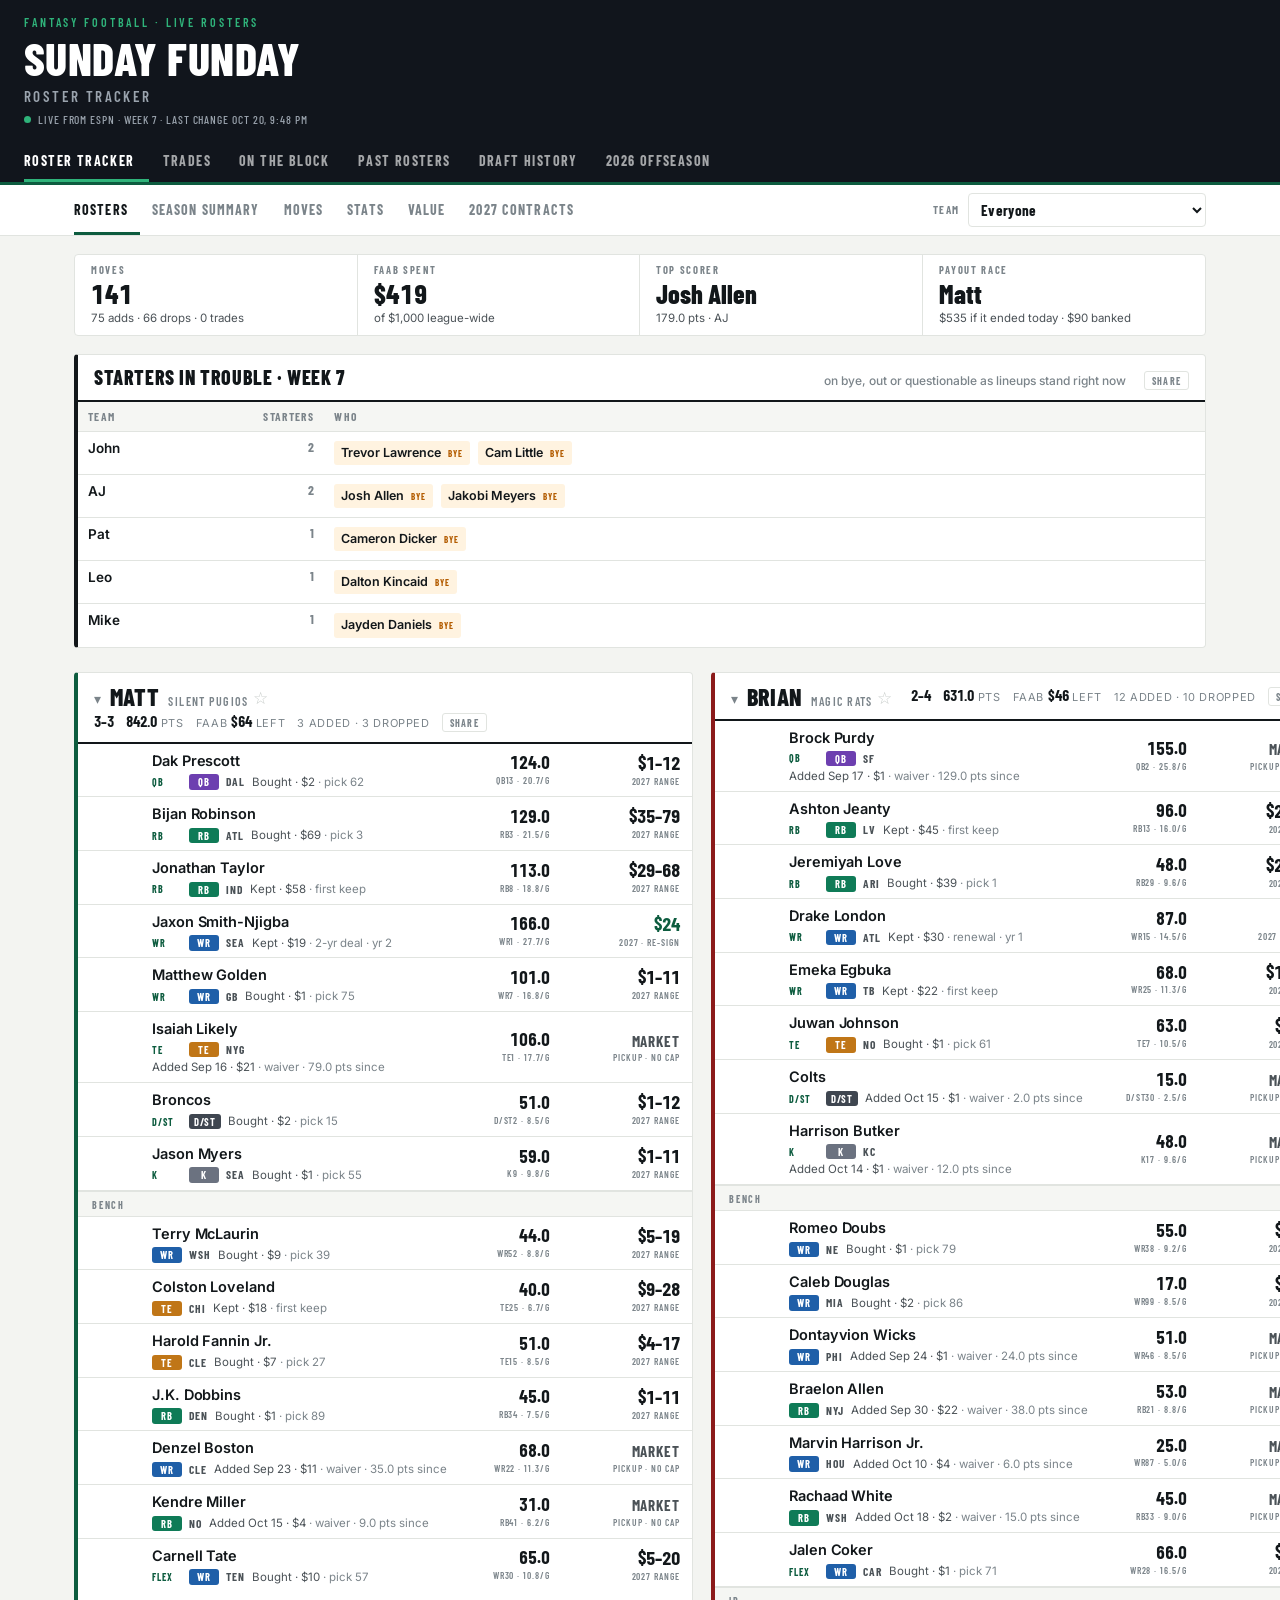
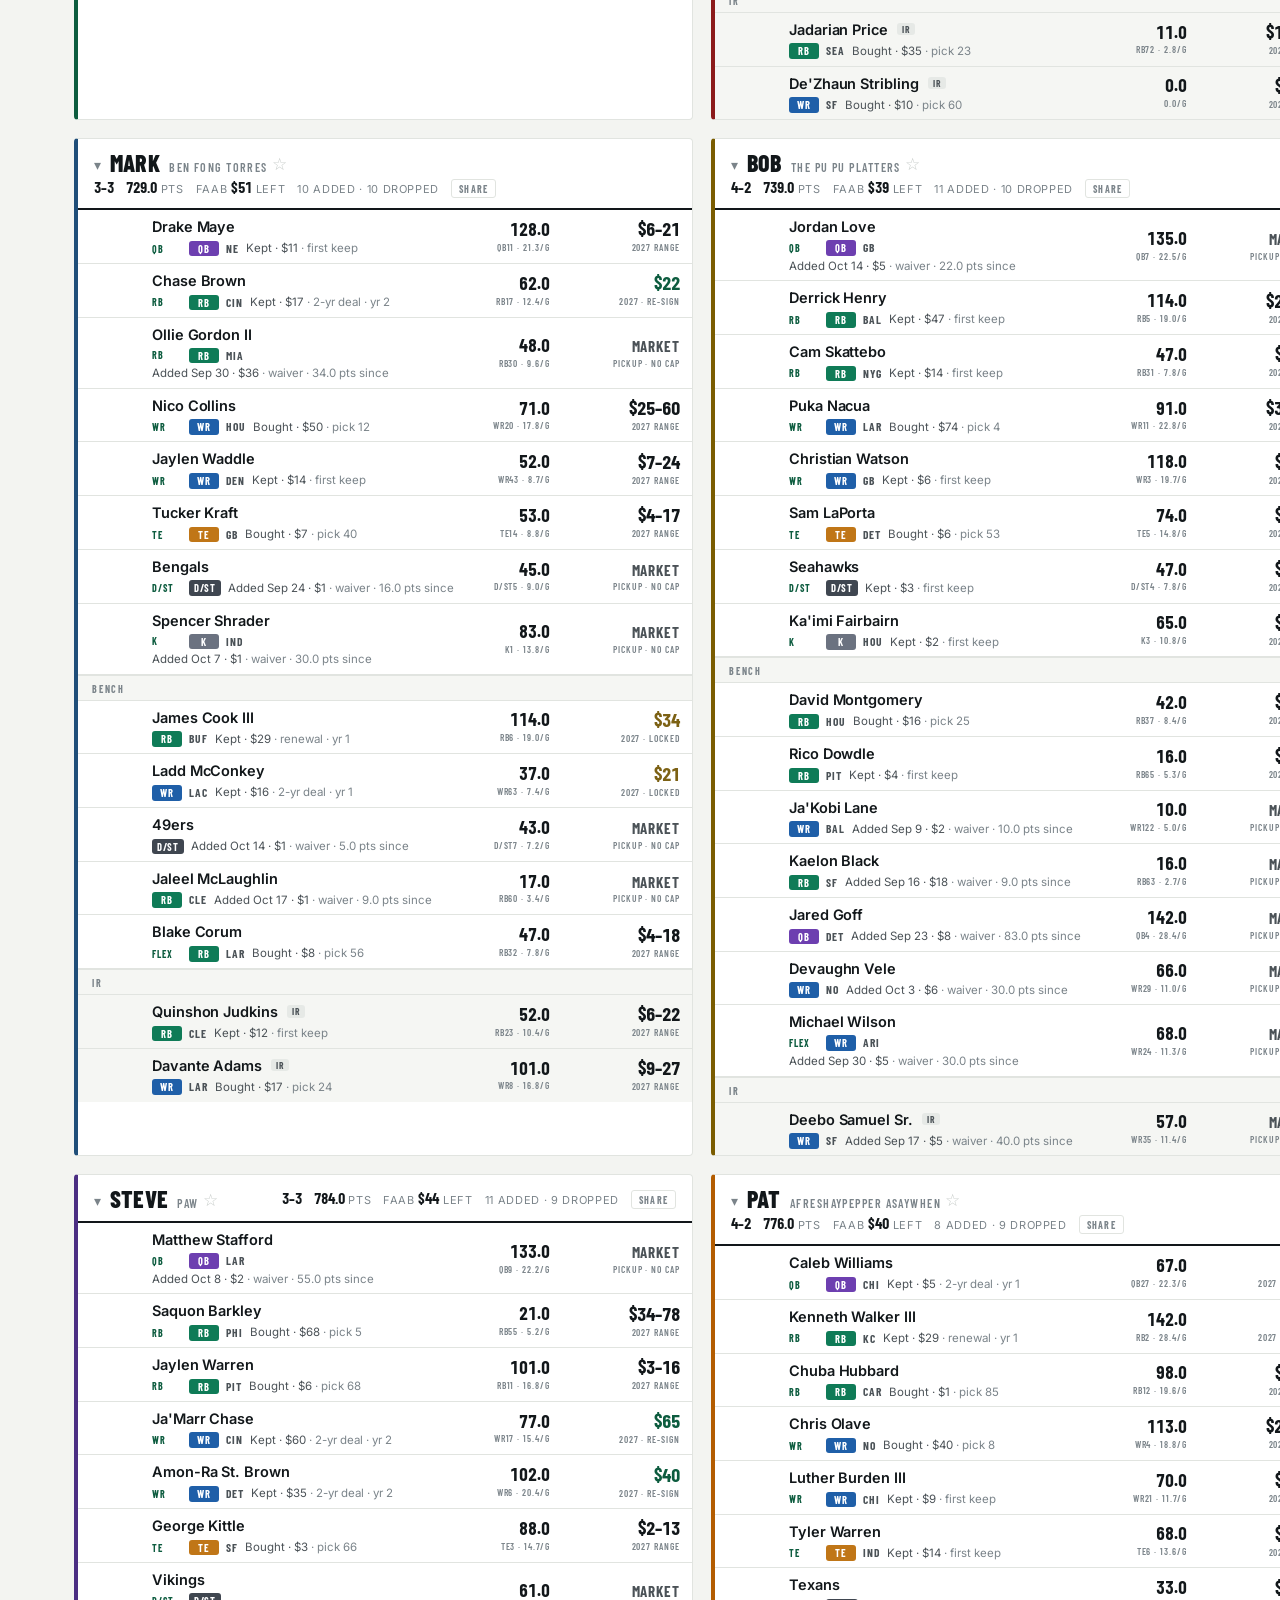
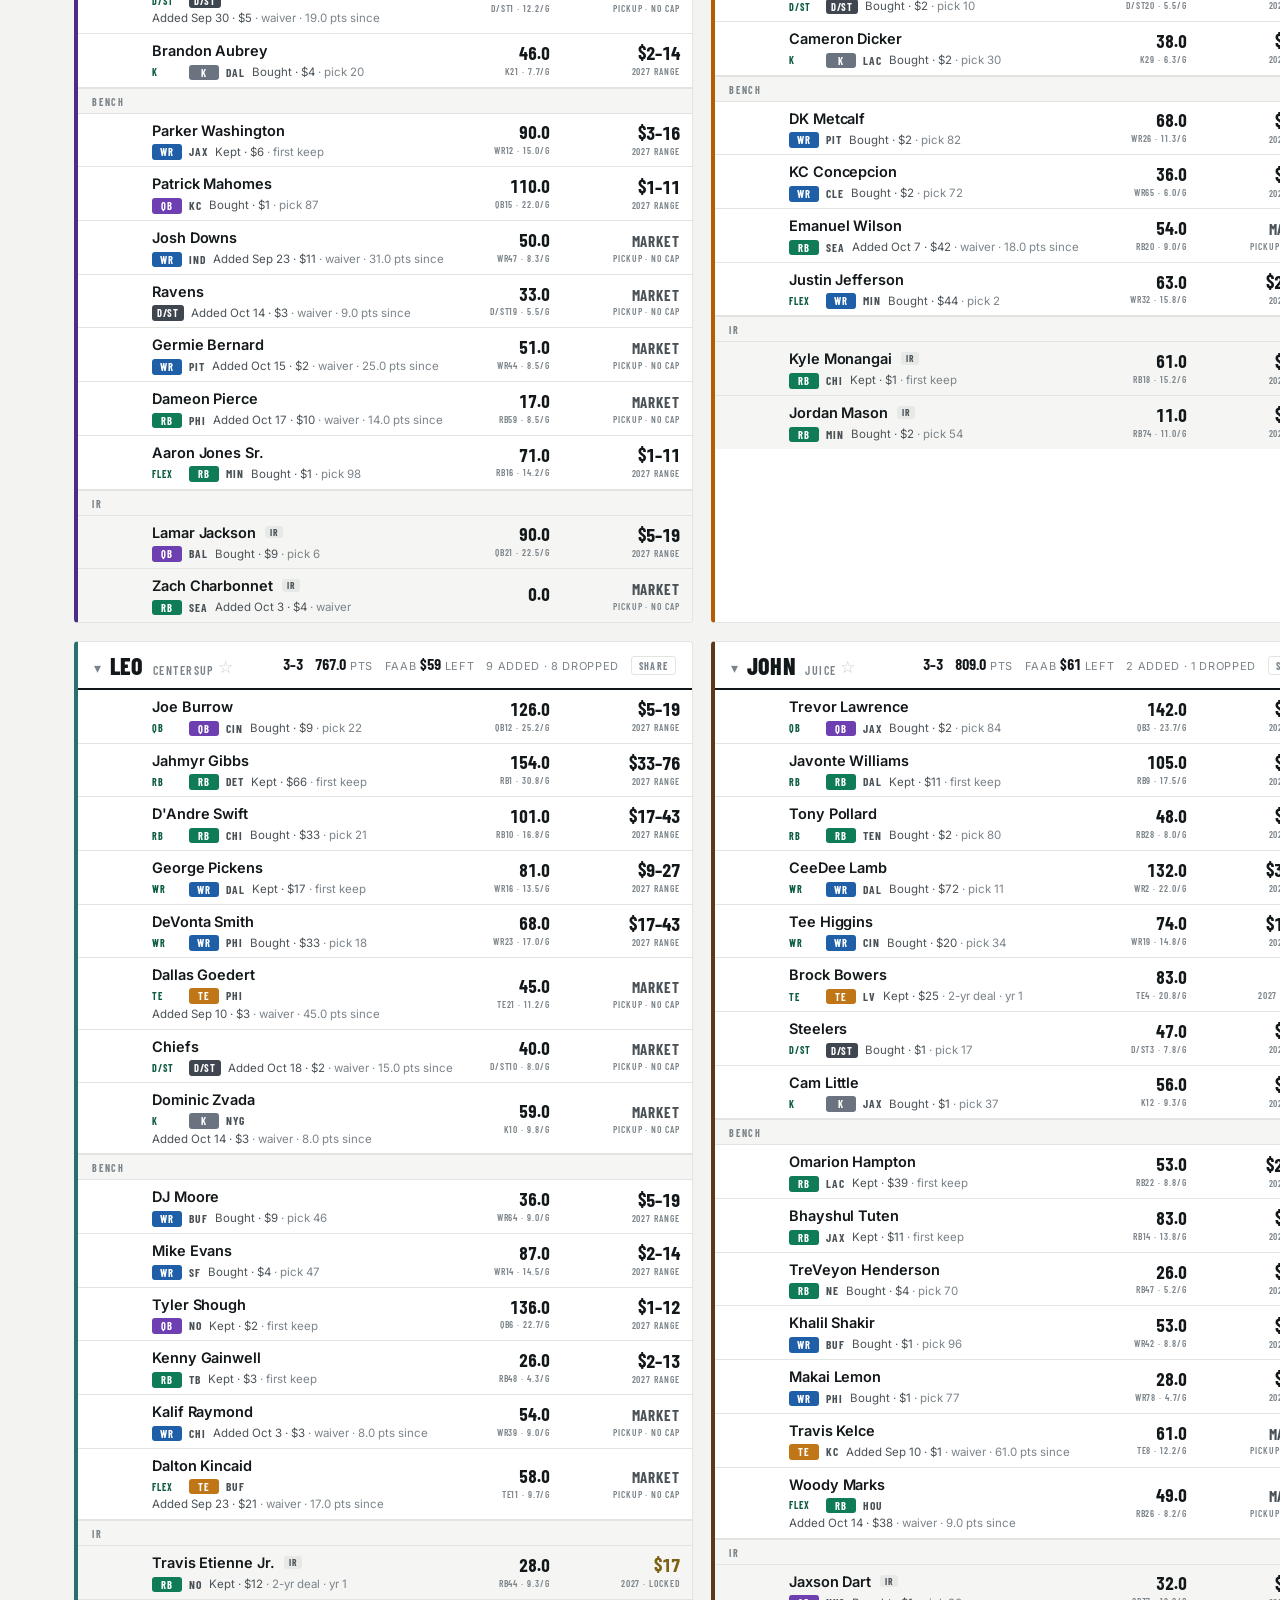
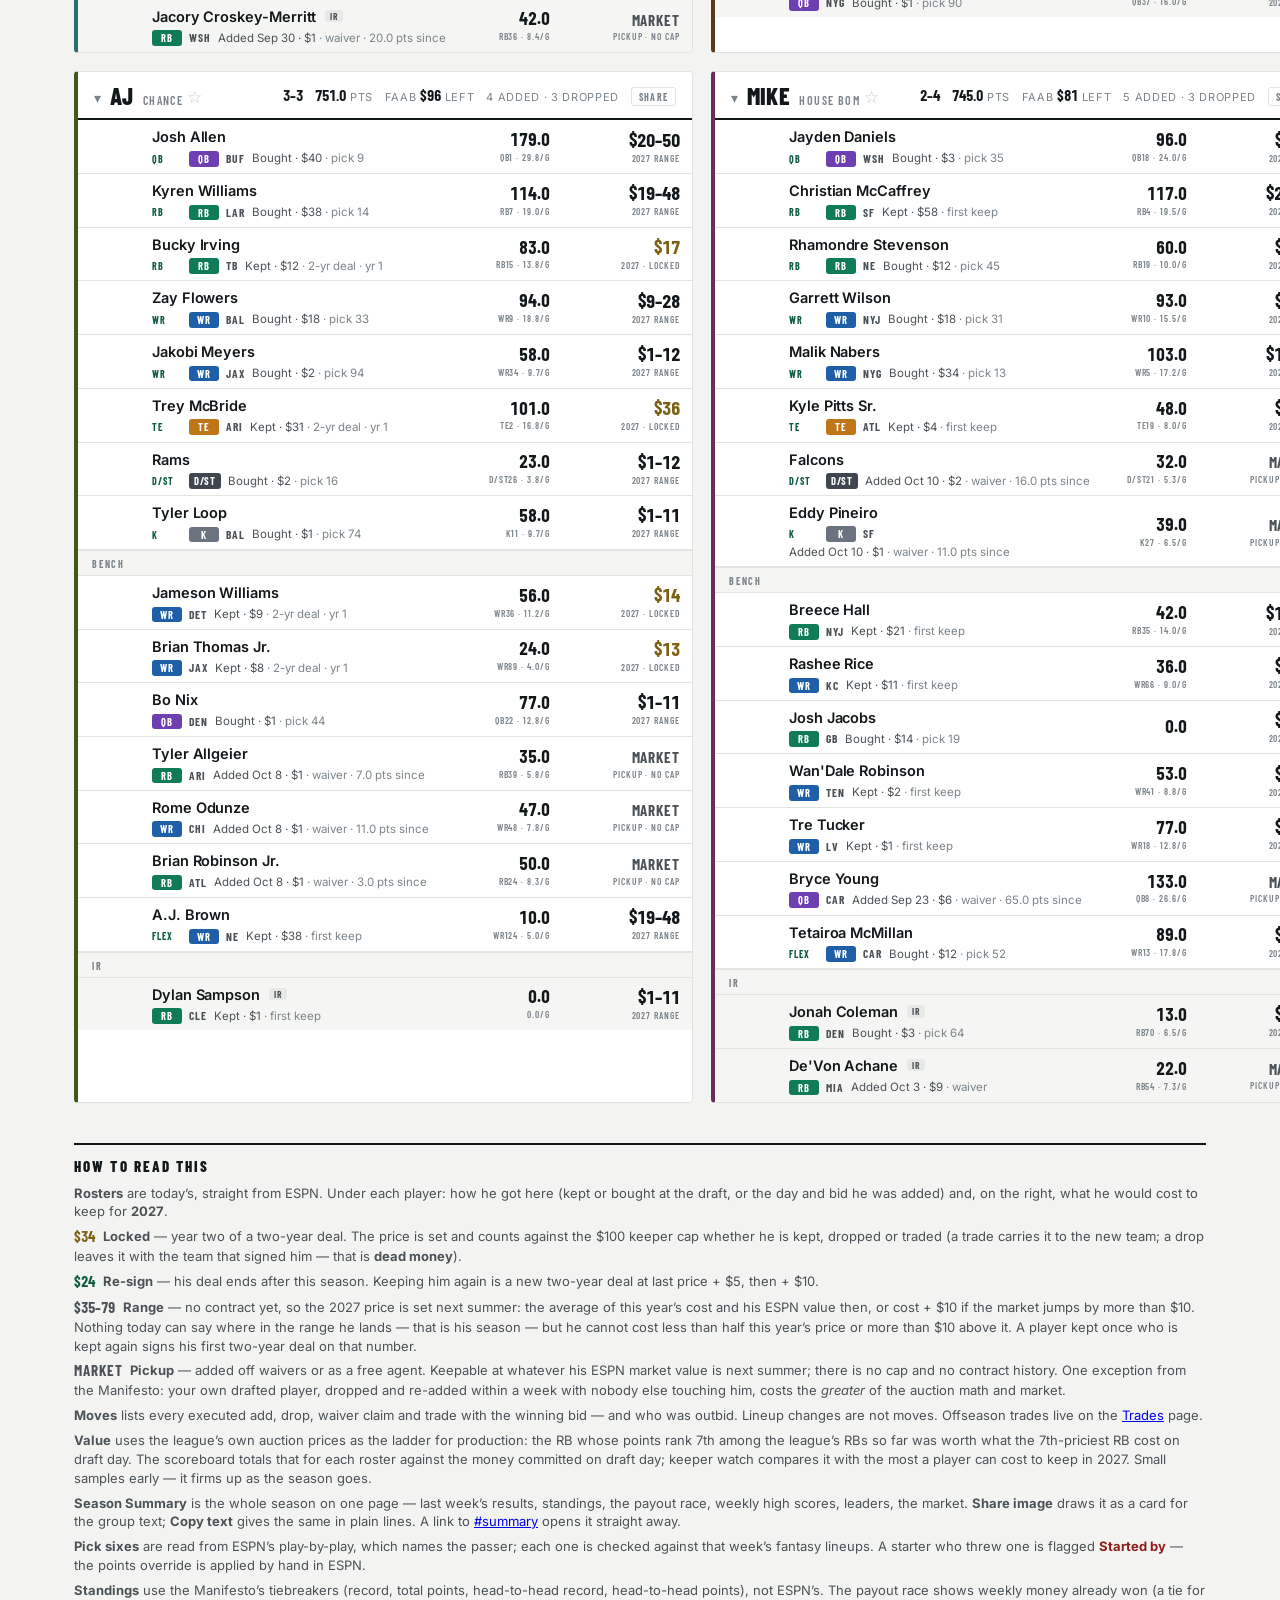
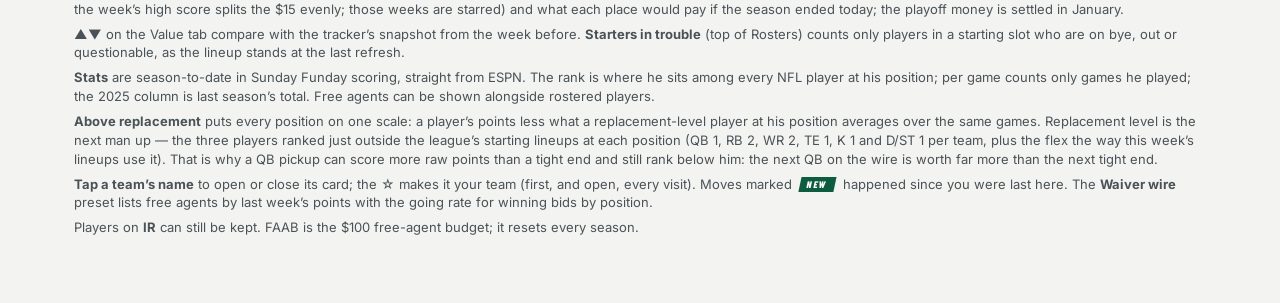
==== commit cff2e1cf: "Share any card as an image A quiet Share chip on every card header, on every page. It clones the car" ====
--- a/index.html
+++ b/index.html
@@ -21,7 +21,7 @@
 <link rel="preconnect" href="https://fonts.googleapis.com">
 <link rel="preconnect" href="https://fonts.gstatic.com" crossorigin>
 <link href="https://fonts.googleapis.com/css2?family=Barlow+Condensed:wght@500;600;700;800&family=Inter:wght@400;500;600;700&display=swap" rel="stylesheet">
-<link rel="stylesheet" href="css/styles.css?v=202610211324">
+<link rel="stylesheet" href="css/styles.css?v=202610211350">
 </head>
 <body data-page="tracker">
 <header class="masthead">
@@ -63,9 +63,10 @@
   <div id="rt-note"></div>
 </footer>
 
-<script src="js/data.js?v=202610211324"></script>
-<script src="js/tracker.js?v=202610211324"></script>
-<script src="js/playercard.js?v=202610211324"></script>
-<script src="js/tracker-page.js?v=202610211324"></script>
+<script src="js/data.js?v=202610211350"></script>
+<script src="js/tracker.js?v=202610211350"></script>
+<script src="js/playercard.js?v=202610211350"></script>
+<script src="js/tracker-page.js?v=202610211350"></script>
+<script src="js/share.js?v=202610211350"></script>
 </body>
 </html>
--- a/css/styles.css
+++ b/css/styles.css
@@ -1534,8 +1534,9 @@
 .sm-line b { color: var(--ink); font: 700 10.5px/1 var(--display); letter-spacing: .14em; text-transform: uppercase; margin-right: 3px; }
 .sm-top { padding: 0 14px; }
 .sm-facts { padding: 0 14px 6px; }
-.sm-overlay { position: fixed; inset: 0; z-index: 300; background: rgba(17, 21, 28, .66); display: flex; align-items: center; justify-content: center; padding: 20px; }
-.sm-sheet { background: var(--card); padding: 10px; max-width: 520px; width: 100%; border-radius: 6px; box-shadow: 0 18px 60px rgba(0,0,0,.3); }
+.sm-overlay { position: fixed; inset: 0; z-index: 300; background: rgba(17, 21, 28, .66); display: flex; align-items: flex-start; justify-content: center; padding: 20px; overflow-y: auto; -webkit-overflow-scrolling: touch; }
+.sm-sheet { background: var(--card); padding: 10px 10px 0; max-width: 520px; width: 100%; margin: auto 0; border-radius: 6px; box-shadow: 0 18px 60px rgba(0,0,0,.3); }
+.sm-sheet .sm-sheet-bar { position: sticky; bottom: 0; background: var(--card); padding: 10px 2px 10px; border-radius: 0 0 6px 6px; }
 .sm-sheet img { display: block; width: 100%; height: auto; }
 .sm-sheet-bar { display: flex; gap: 8px; justify-content: flex-end; padding: 10px 2px 2px; }
 .sm-sheet-bar a { text-decoration: none; }
@@ -1596,3 +1597,32 @@
 /* signed figures in a table (points above replacement) */
 .dh-table .dh-pts b.up { color: #0b5c2f; }
 .dh-table .dh-pts b.down { color: #8f1c19; }
+/* phone-only labels; the replacement baseline under each pickup stays in the footnote on a phone */
+.only-m { display: none; }
+@media (max-width: 720px) { .only-m { display: inline; } .rt-moves .dh-table .dh-pts small.rt-vs { display: none; } }
+/* ---------- share any card as an image (js/share.js) ---------- */
+.sh-btn {
+  font: 700 10px/1 var(--display); letter-spacing: .12em; text-transform: uppercase;
+  color: var(--ink-faint); background: none; border: 1px solid var(--rule); border-radius: 3px;
+  padding: 4px 7px 3px; cursor: pointer; margin-left: 8px; white-space: nowrap; vertical-align: middle;
+}
+.sh-btn:hover { color: var(--ink); border-color: var(--ink); }
+.sh-btn.busy { color: var(--accent); border-color: var(--accent); }
+.sh-btn:disabled { cursor: progress; }
+.team-meta .sh-btn { margin-left: 0; }
+.trade-head .sh-btn { float: right; margin-top: -2px; }
+/* the stage is laid out in the page but never painted; html2canvas unclips its clone */
+.share-stage { position: absolute; left: 0; top: 0; z-index: -1; background: var(--paper); clip-path: inset(100%); pointer-events: none; }
+.share-brand { background: var(--dark); color: #fff; padding: 18px 22px 16px; border-bottom: 3px solid var(--accent); }
+.share-k { font: 600 12px/1.3 var(--display); letter-spacing: .24em; text-transform: uppercase; color: var(--accent-bright); margin-bottom: 8px; }
+.share-wm { font: 800 34px/0.95 var(--display); text-transform: uppercase; letter-spacing: .01em; }
+.share-body { display: block; padding: 16px; max-width: none; margin: 0; }
+.share-body > .team-card { margin: 0; }
+.share-foot { display: flex; justify-content: space-between; gap: 12px; background: var(--dark); color: var(--dark-mute); font: 600 12px/1 var(--display); letter-spacing: .1em; text-transform: uppercase; padding: 13px 22px; border-top: 3px solid var(--accent); }
+.share-stage .dh-card > div:has(> .sm-lead) { max-height: none; overflow: visible; }   /* the whole list in the image */
+.share-stage .pname, .share-stage a { text-decoration: none; }   /* no link underlines in the image */
+/* phones: card title and Share on one line, the subtitle underneath */
+@media (max-width: 720px) {
+  .dh-head .dh-sub { flex-basis: 100%; order: 3; margin-left: 0; }
+  .dh-head .sh-btn { margin-left: auto; }
+}
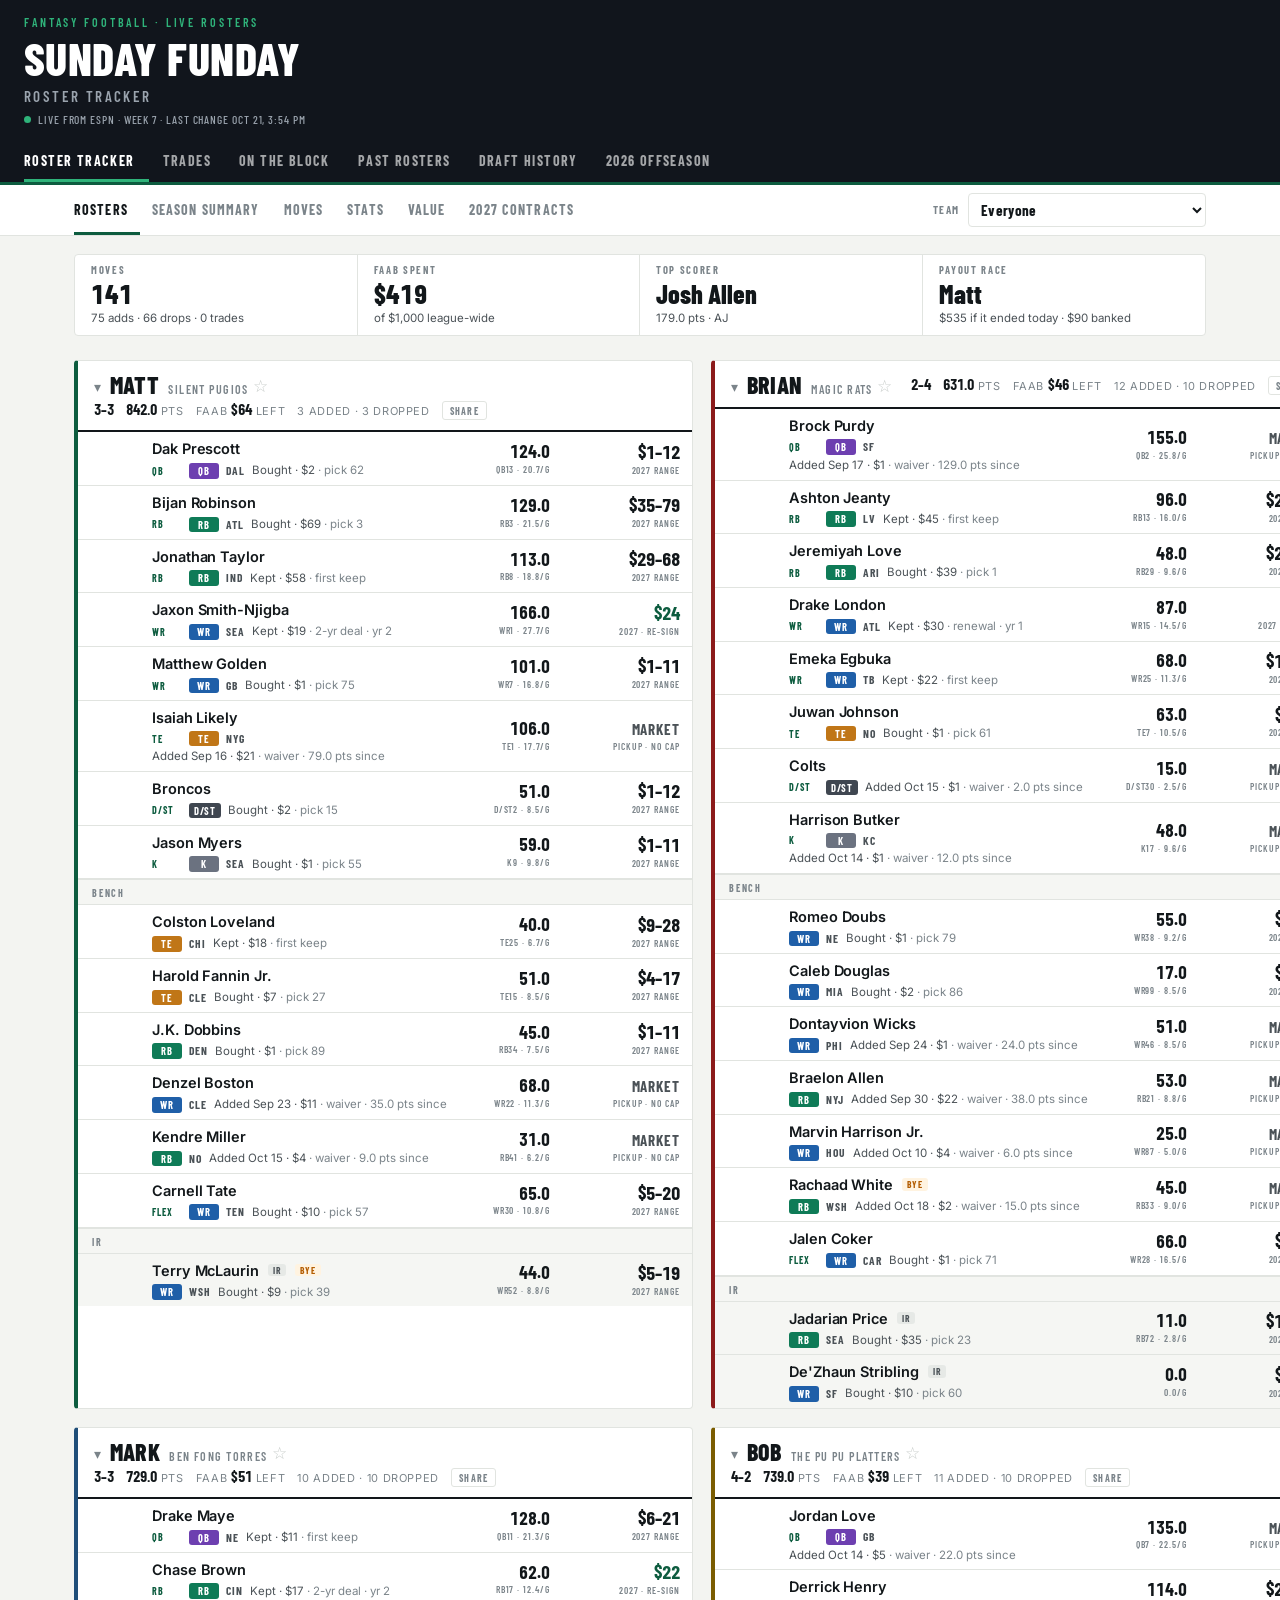
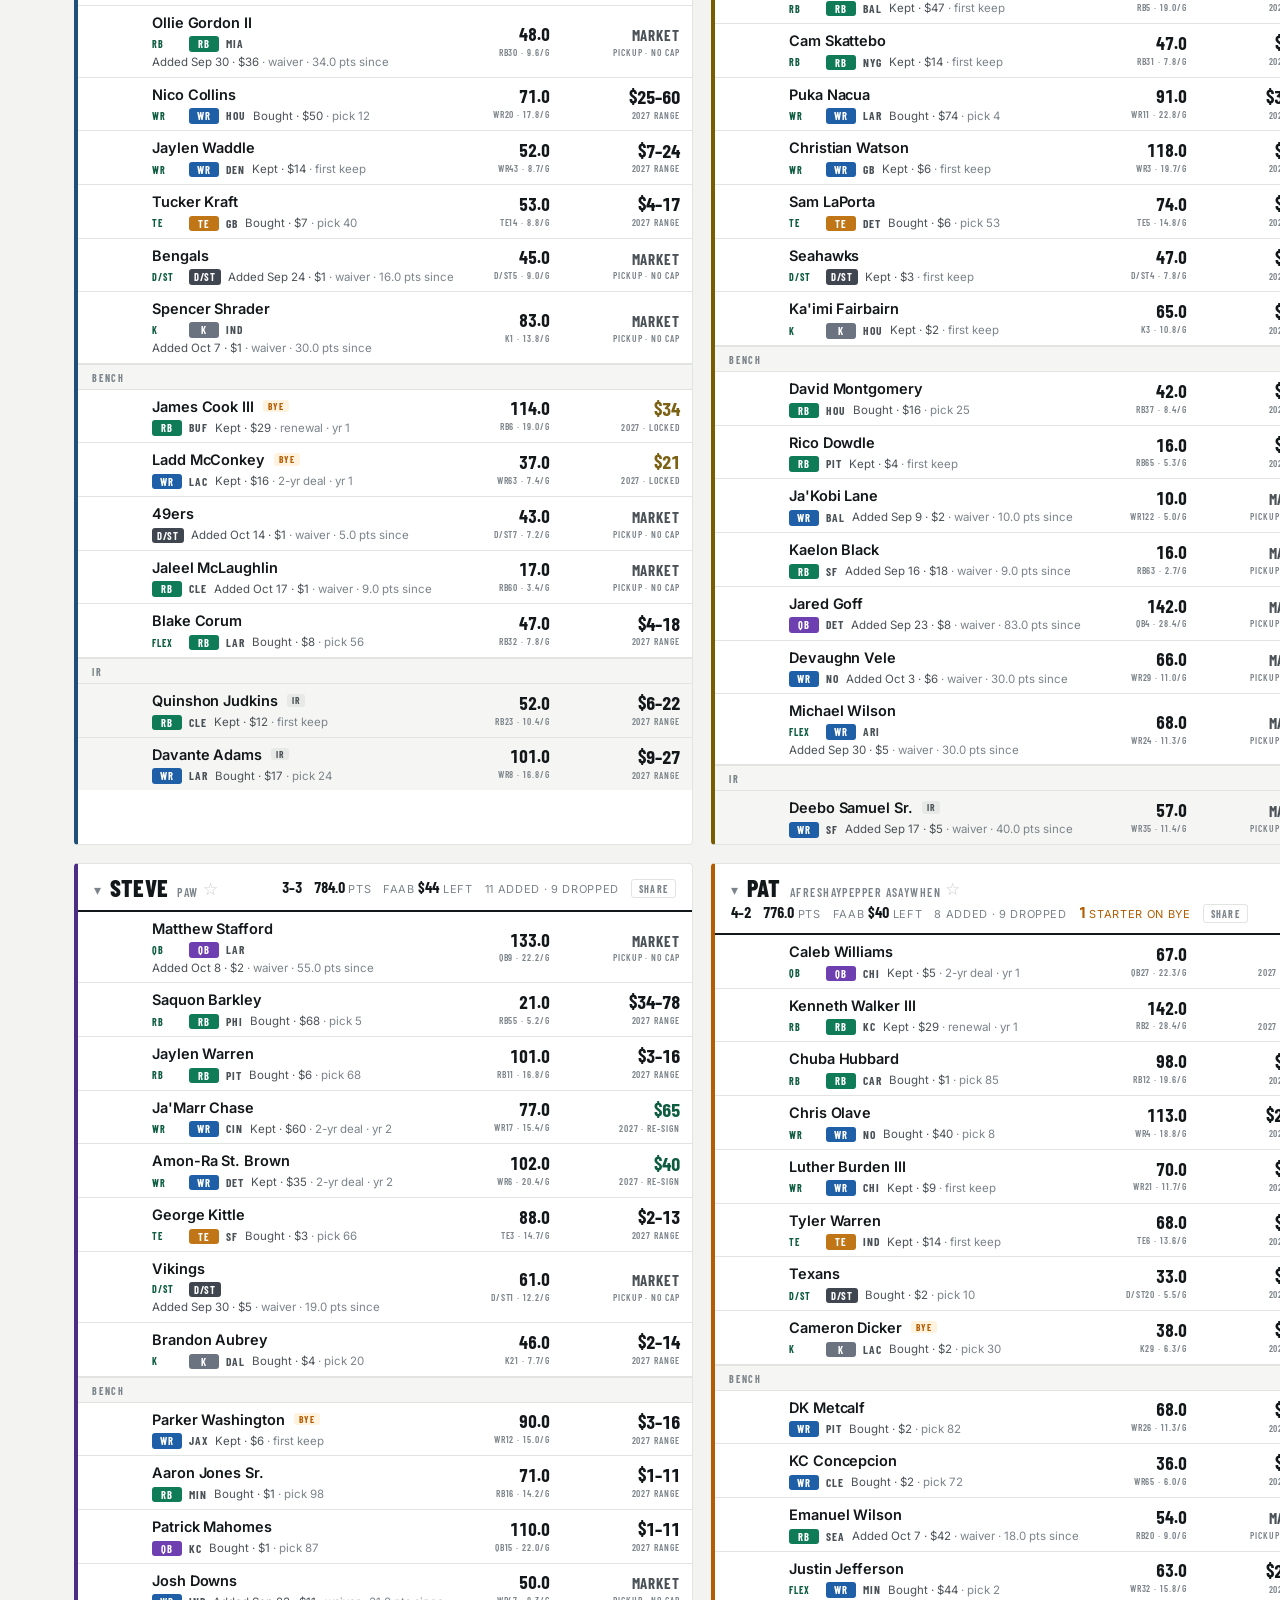
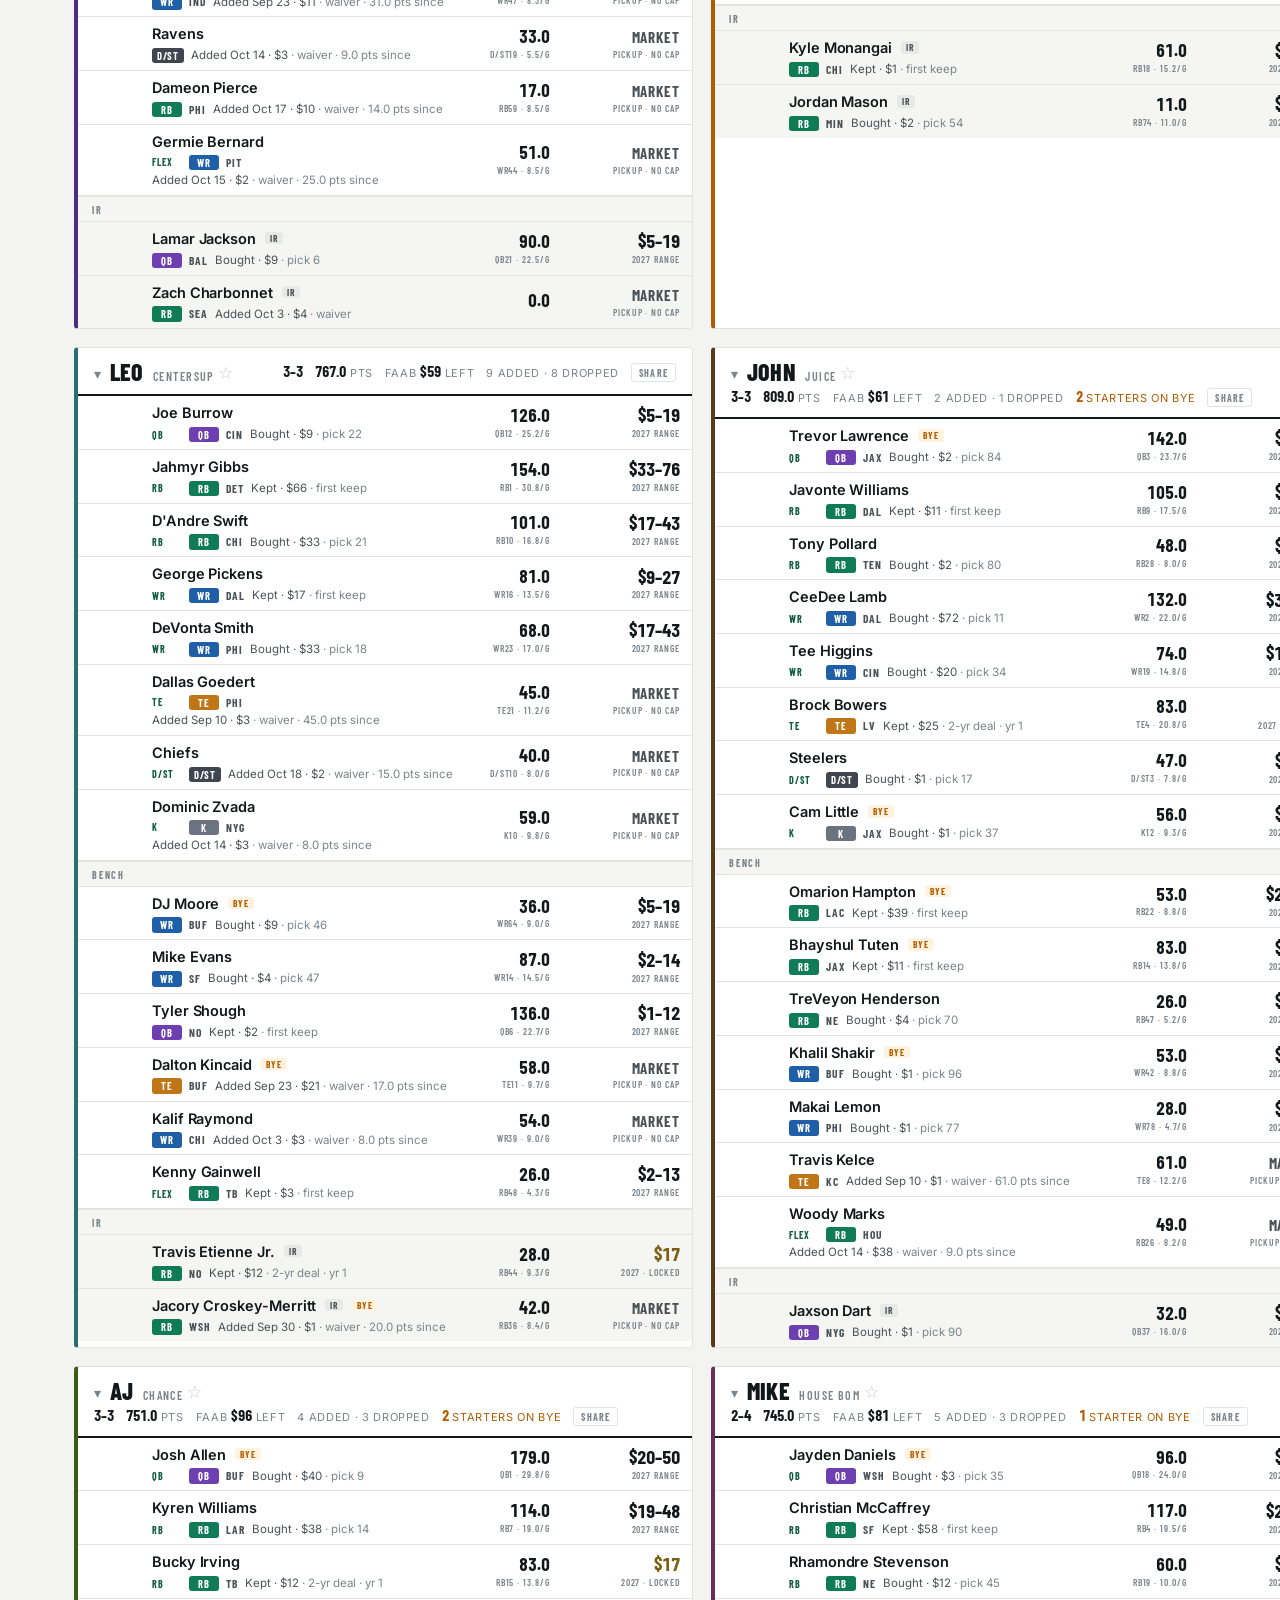
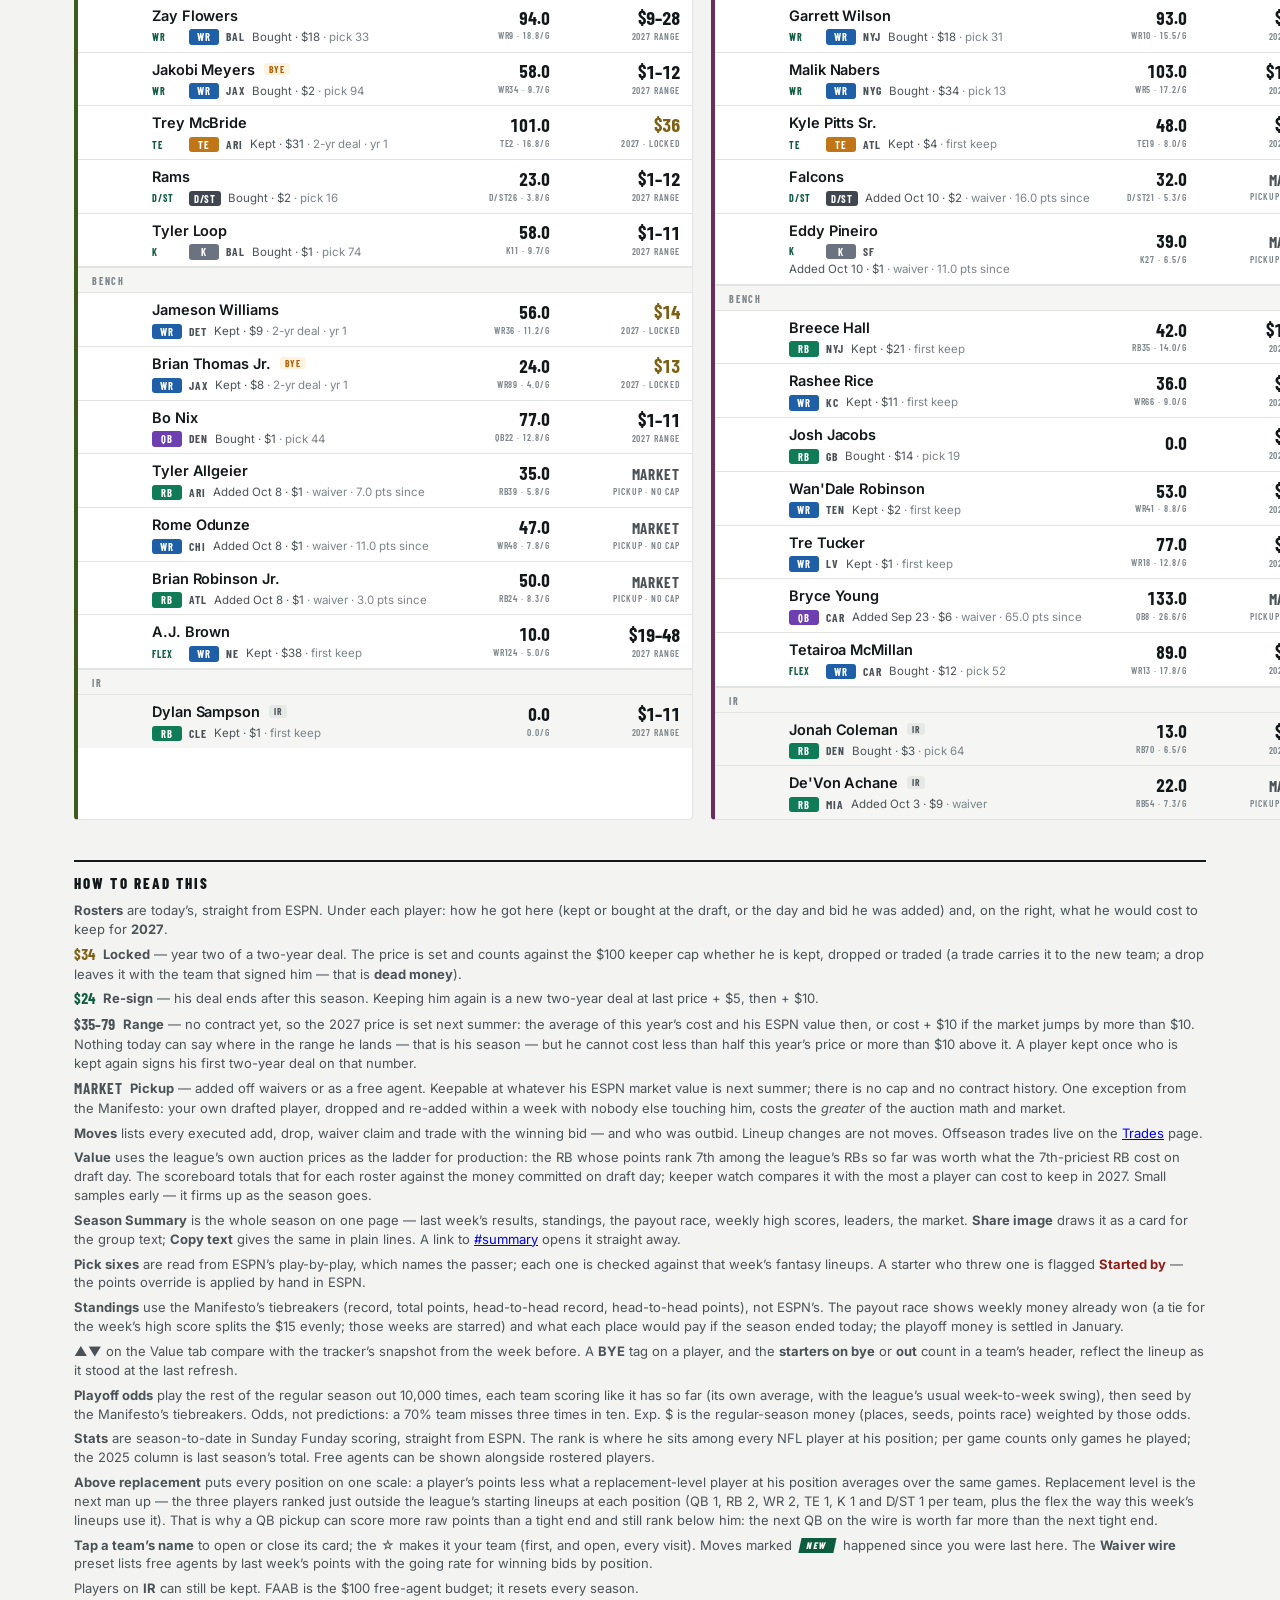
==== commit d7546d06: "Playoff odds; bye tags and lineup counts replace the trouble card; player card finished The "Starter" ====
--- a/index.html
+++ b/index.html
@@ -21,7 +21,7 @@
 <link rel="preconnect" href="https://fonts.googleapis.com">
 <link rel="preconnect" href="https://fonts.gstatic.com" crossorigin>
 <link href="https://fonts.googleapis.com/css2?family=Barlow+Condensed:wght@500;600;700;800&family=Inter:wght@400;500;600;700&display=swap" rel="stylesheet">
-<link rel="stylesheet" href="css/styles.css?v=202610211350">
+<link rel="stylesheet" href="css/styles.css?v=202610211621">
 </head>
 <body data-page="tracker">
 <header class="masthead">
@@ -63,10 +63,10 @@
   <div id="rt-note"></div>
 </footer>
 
-<script src="js/data.js?v=202610211350"></script>
-<script src="js/tracker.js?v=202610211350"></script>
-<script src="js/playercard.js?v=202610211350"></script>
-<script src="js/tracker-page.js?v=202610211350"></script>
-<script src="js/share.js?v=202610211350"></script>
+<script src="js/data.js?v=202610211621"></script>
+<script src="js/tracker.js?v=202610211621"></script>
+<script src="js/playercard.js?v=202610211621"></script>
+<script src="js/tracker-page.js?v=202610211621"></script>
+<script src="js/share.js?v=202610211621"></script>
 </body>
 </html>
--- a/css/styles.css
+++ b/css/styles.css
@@ -1626,3 +1626,12 @@
   .dh-head .dh-sub { flex-basis: 100%; order: 3; margin-left: 0; }
   .dh-head .sh-btn { margin-left: auto; }
 }
+/* bye tags and lineup counts replace the old "starters in trouble" card */
+.rt-tag.bye { color: #b35c00; background: #fff3e0; }
+.team-meta .rt-warn, .team-meta .rt-warn strong { color: #b35c00; }
+/* playoff odds */
+.rt-odds td b { font-weight: 700; color: var(--ink); }
+/* share on the player card */
+.pc-card .sh-btn { position: absolute; top: 15px; right: 52px; margin: 0; color: var(--dark-mute); border-color: var(--dark-rule); }
+.pc-card .sh-btn:hover { color: #fff; border-color: #fff; }
+.share-stage .pc-card { max-height: none; overflow: visible; box-shadow: none; border-radius: 4px; border: 1px solid var(--rule); }
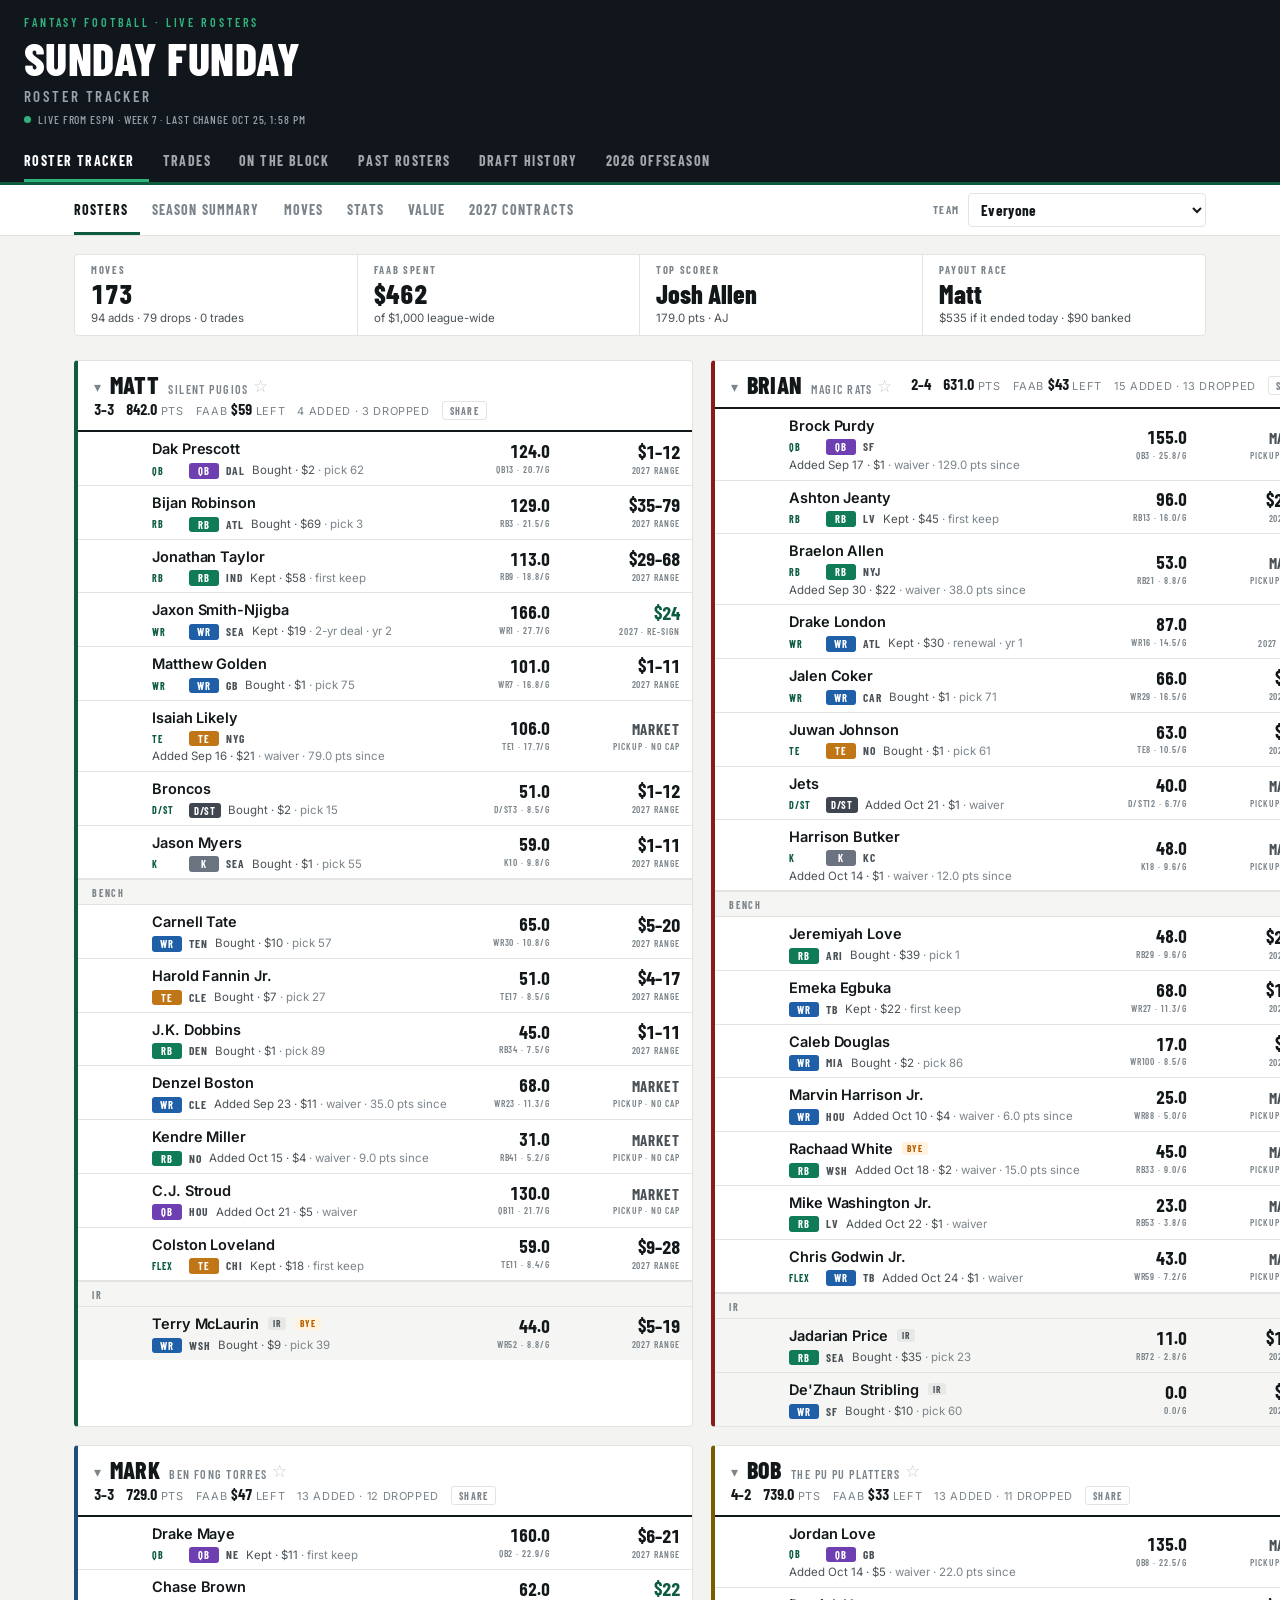
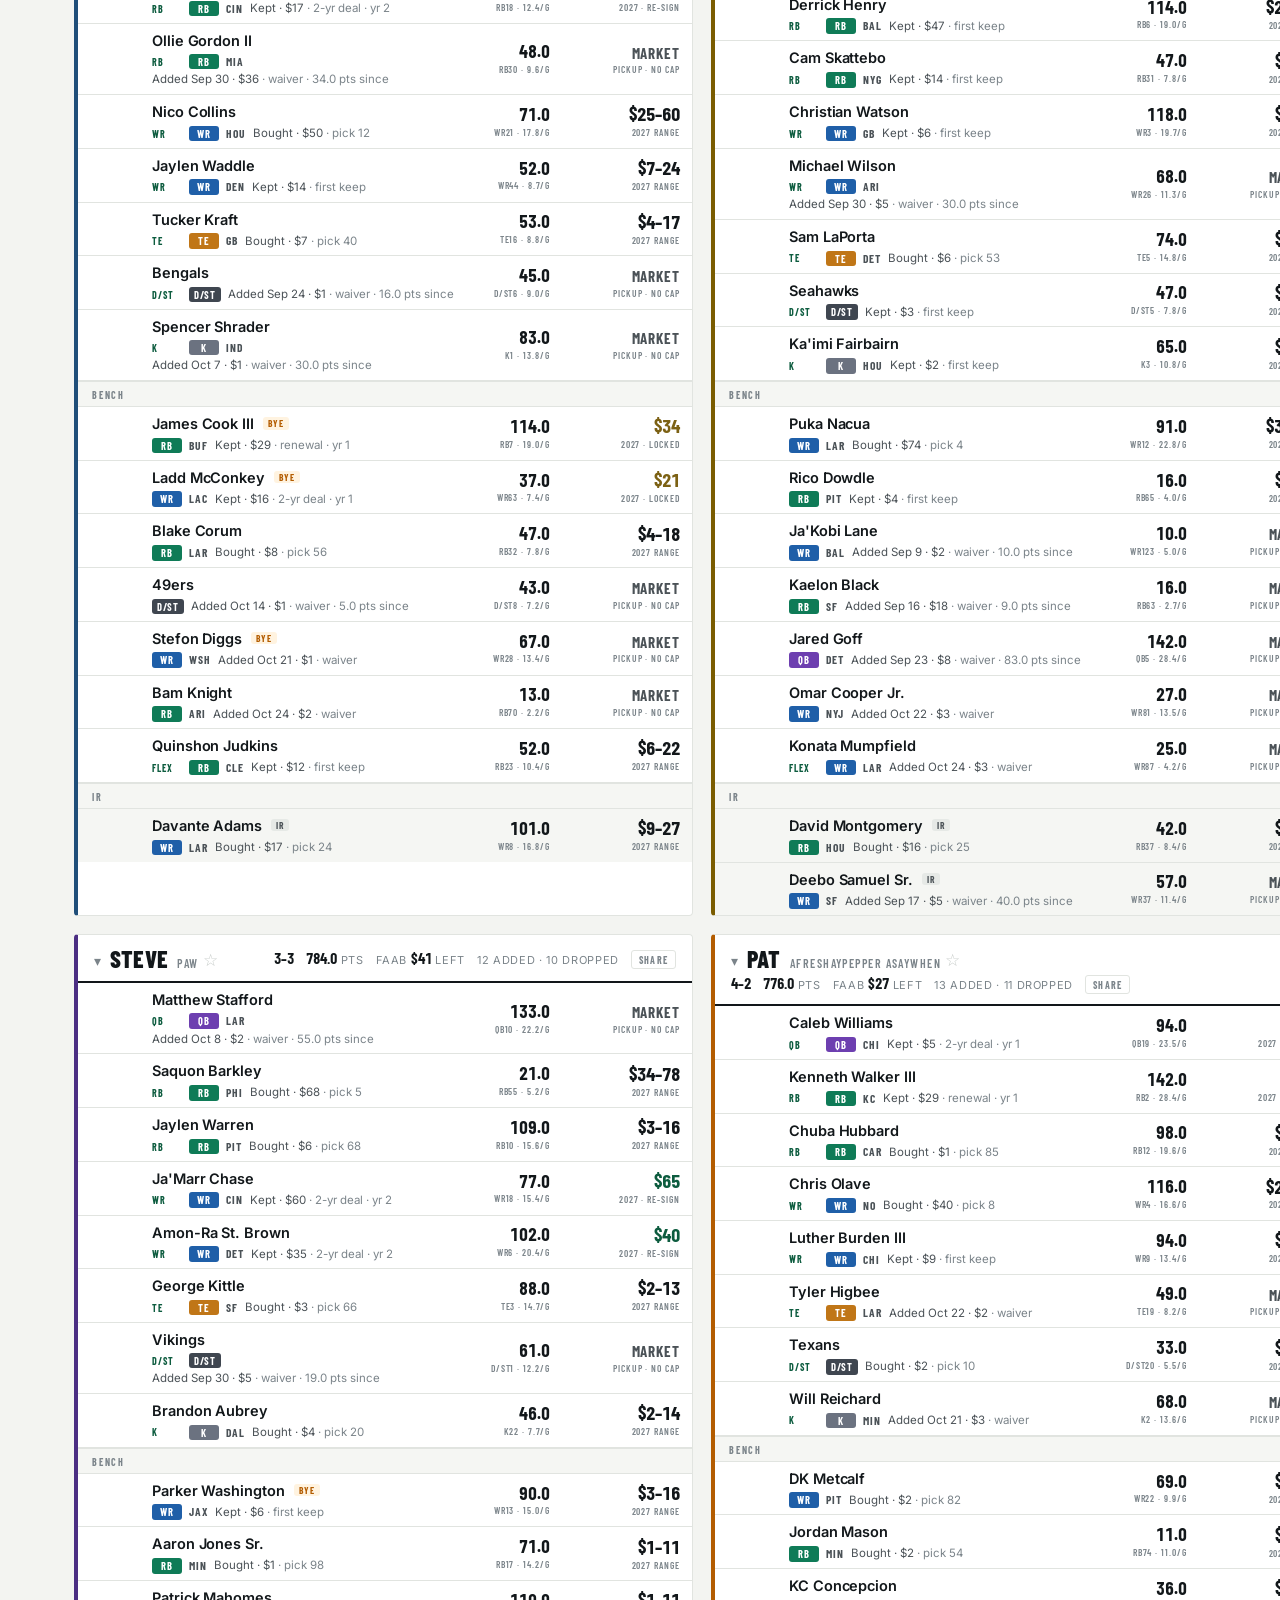
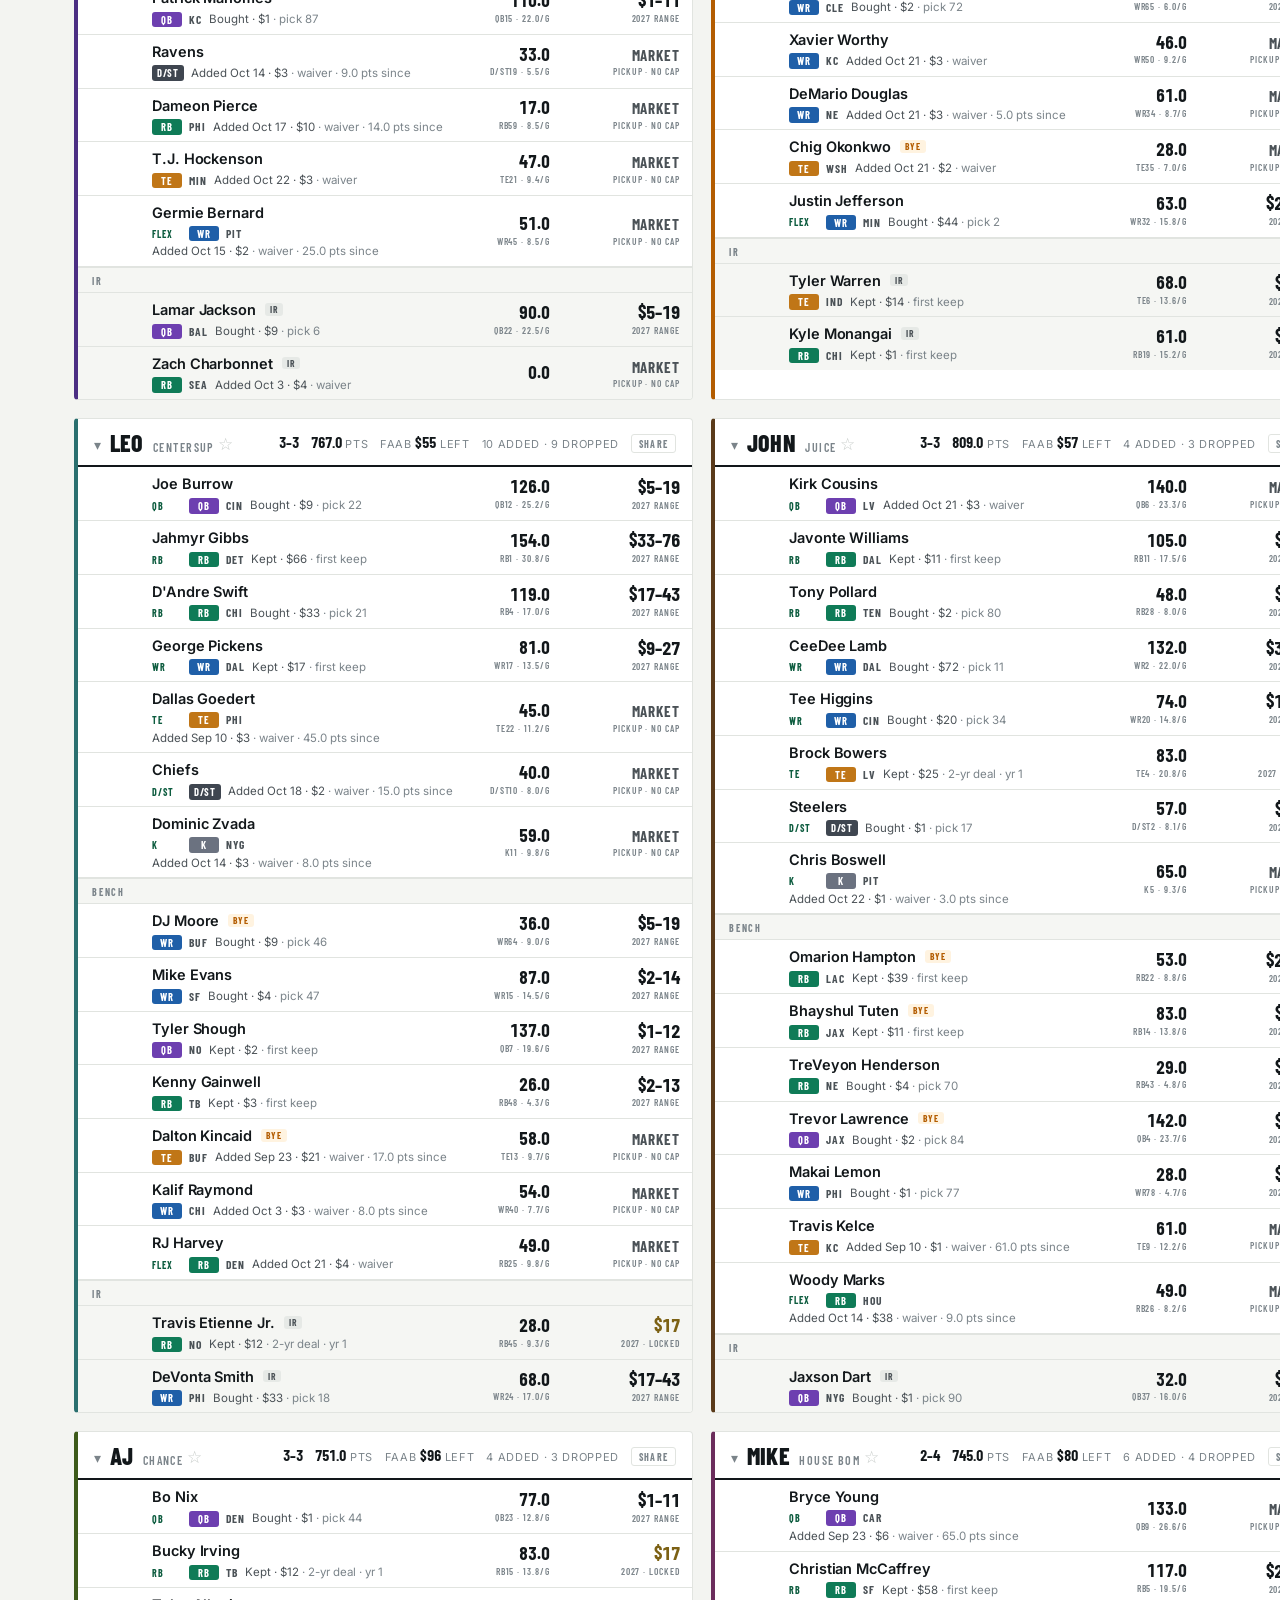
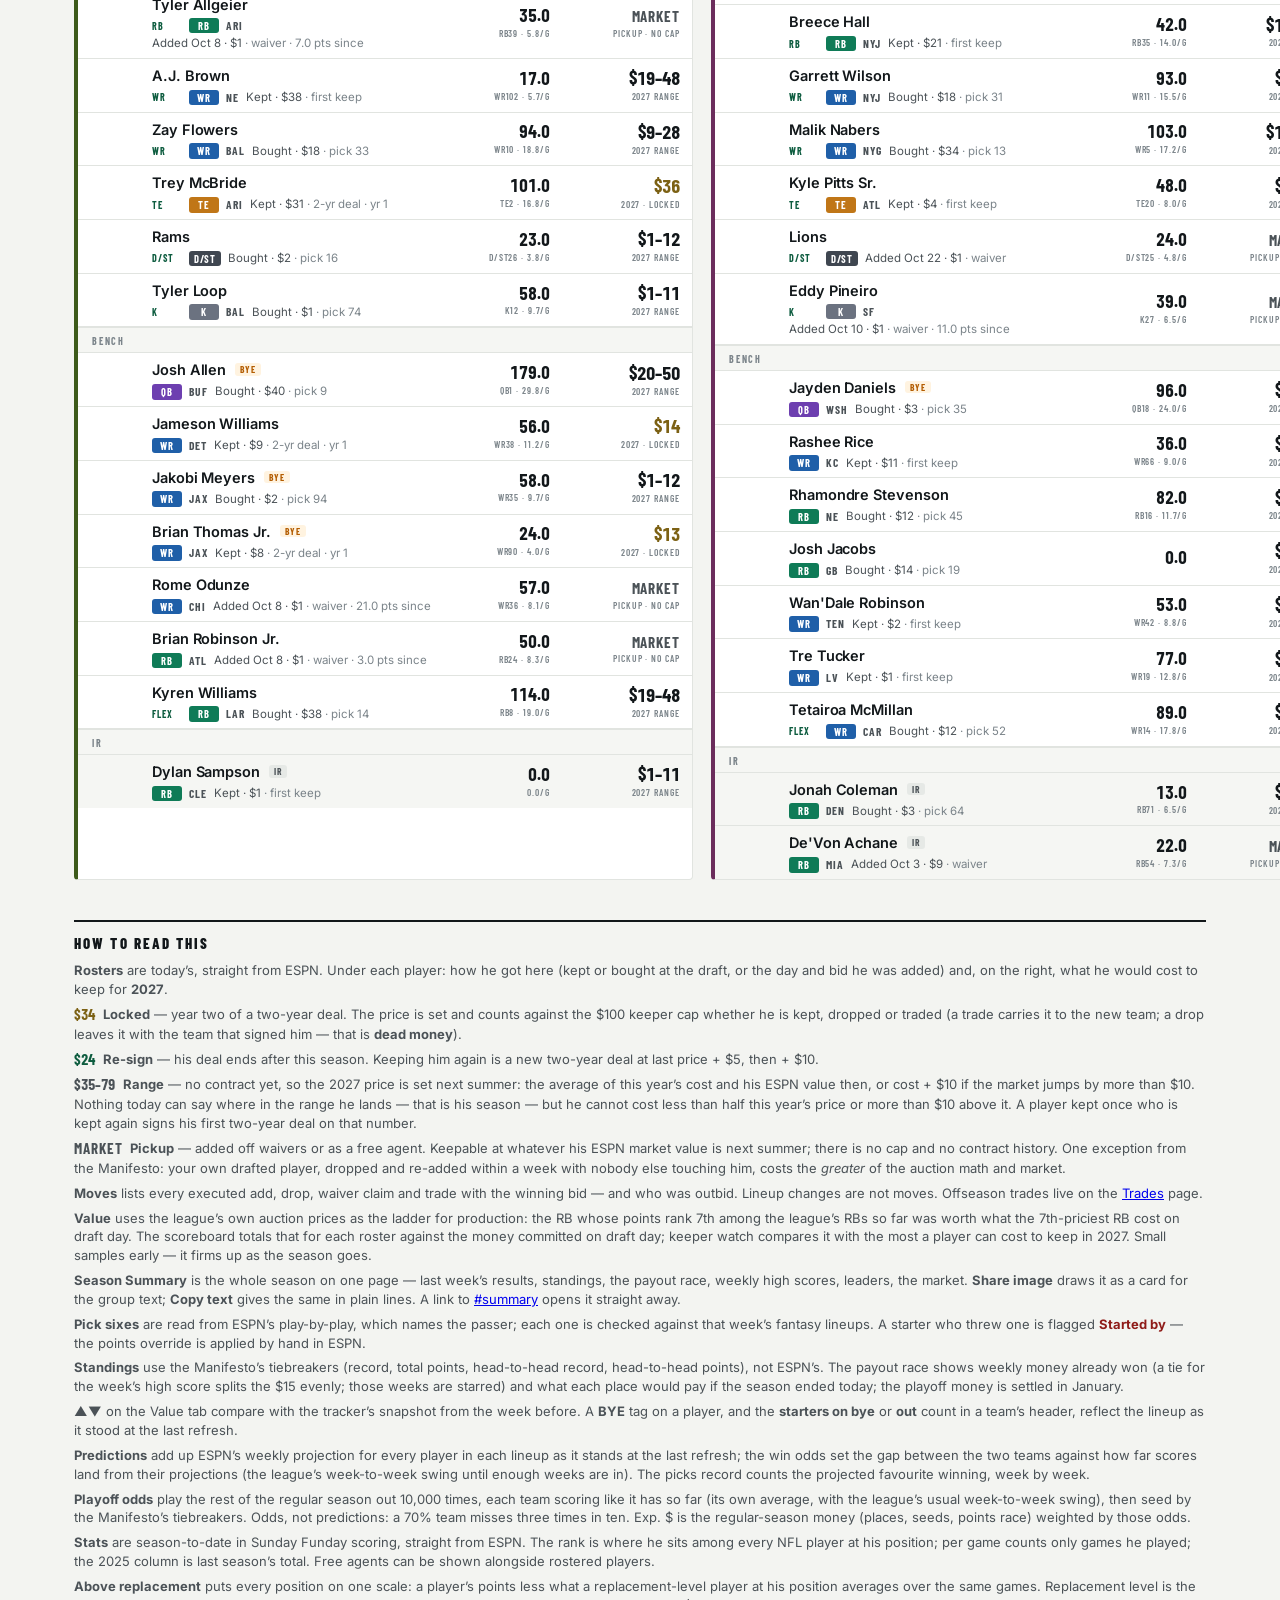
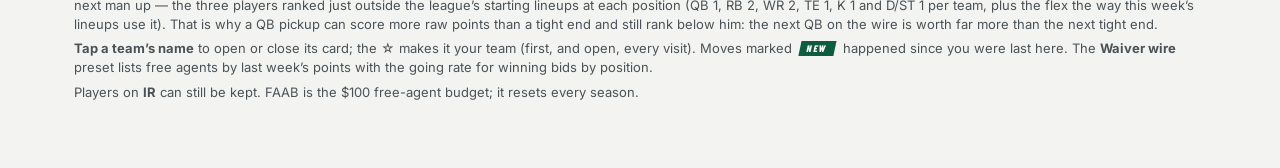
==== commit 58b980e5: "Weekly predictions: ESPN lineup projections, win odds, and a picks record The tracker now pulls ESPN" ====
--- a/index.html
+++ b/index.html
@@ -21,7 +21,7 @@
 <link rel="preconnect" href="https://fonts.googleapis.com">
 <link rel="preconnect" href="https://fonts.gstatic.com" crossorigin>
 <link href="https://fonts.googleapis.com/css2?family=Barlow+Condensed:wght@500;600;700;800&family=Inter:wght@400;500;600;700&display=swap" rel="stylesheet">
-<link rel="stylesheet" href="css/styles.css?v=202610211621">
+<link rel="stylesheet" href="css/styles.css?v=202610251401">
 </head>
 <body data-page="tracker">
 <header class="masthead">
@@ -63,10 +63,10 @@
   <div id="rt-note"></div>
 </footer>
 
-<script src="js/data.js?v=202610211621"></script>
-<script src="js/tracker.js?v=202610211621"></script>
-<script src="js/playercard.js?v=202610211621"></script>
-<script src="js/tracker-page.js?v=202610211621"></script>
-<script src="js/share.js?v=202610211621"></script>
+<script src="js/data.js?v=202610251401"></script>
+<script src="js/tracker.js?v=202610251401"></script>
+<script src="js/playercard.js?v=202610251401"></script>
+<script src="js/tracker-page.js?v=202610251401"></script>
+<script src="js/share.js?v=202610251401"></script>
 </body>
 </html>
--- a/css/styles.css
+++ b/css/styles.css
@@ -1635,3 +1635,28 @@
 .pc-card .sh-btn { position: absolute; top: 15px; right: 52px; margin: 0; color: var(--dark-mute); border-color: var(--dark-rule); }
 .pc-card .sh-btn:hover { color: #fff; border-color: #fff; }
 .share-stage .pc-card { max-height: none; overflow: visible; box-shadow: none; border-radius: 4px; border: 1px solid var(--rule); }
+/* ---------- this week's predictions ---------- */
+.pd-list { list-style: none; padding: 8px 14px 2px; }
+.pd-game { position: relative; display: grid; grid-template-columns: 1fr 150px 1fr; gap: 12px; align-items: center; padding: 10px 0; border-bottom: 1px solid var(--rule); }
+.pd-game:last-child { border-bottom: none; }
+.pd-game:first-child { padding-top: 18px; }
+.pd-tag { position: absolute; top: 2px; left: 0; font: 700 9px/1 var(--display); letter-spacing: .14em; text-transform: uppercase; color: var(--accent); font-style: normal; }
+.pd-side b { display: block; font: 600 14.5px/1.2 var(--sans); color: var(--ink-soft); }
+.pd-side.fav b { color: var(--ink); }
+.pd-side span { display: block; font: 600 14px/1.2 var(--display); color: var(--ink-faint); margin-top: 3px; font-variant-numeric: tabular-nums; }
+.pd-side.fav span { color: var(--accent); }
+.pd-side.r { text-align: right; }
+.pd-note { display: block; font: 700 9.5px/1.3 var(--display); letter-spacing: .08em; text-transform: uppercase; color: #b35c00; margin-top: 3px; }
+.pd-odds { position: relative; height: 38px; background: #e9ece9; border-radius: 3px; overflow: hidden; }
+.pd-odds i { position: absolute; left: 0; top: 0; bottom: 0; background: var(--accent); opacity: .16; }
+.pd-odds b { position: absolute; left: 0; right: 0; top: 5px; text-align: center; font: 800 16px/1 var(--display); color: var(--ink); }
+.pd-odds span { position: absolute; left: 0; right: 0; bottom: 5px; text-align: center; font: 600 9.5px/1 var(--display); letter-spacing: .1em; text-transform: uppercase; color: var(--ink-faint); white-space: nowrap; overflow: hidden; text-overflow: ellipsis; }
+.pd-right .pd-odds { background: #e0f2e6; } .pd-right .pd-odds span { color: #0b5c2f; }
+.pd-wrong .pd-odds { background: #fbe3e0; } .pd-wrong .pd-odds span { color: #8f1c19; }
+.pd-next { border-top: 1px solid var(--rule); }
+@media (max-width: 720px) {
+  .pd-game { grid-template-columns: 1fr 92px 1fr; gap: 8px; }
+  .pd-odds { height: 36px; } .pd-odds b { font-size: 14px; } .pd-side b { font-size: 13.5px; }
+}
+.rt-summary > .dh-card .pd-game { grid-template-columns: 1fr 190px 1fr; }
+@media (max-width: 720px) { .rt-summary > .dh-card .pd-game { grid-template-columns: 1fr 92px 1fr; } }
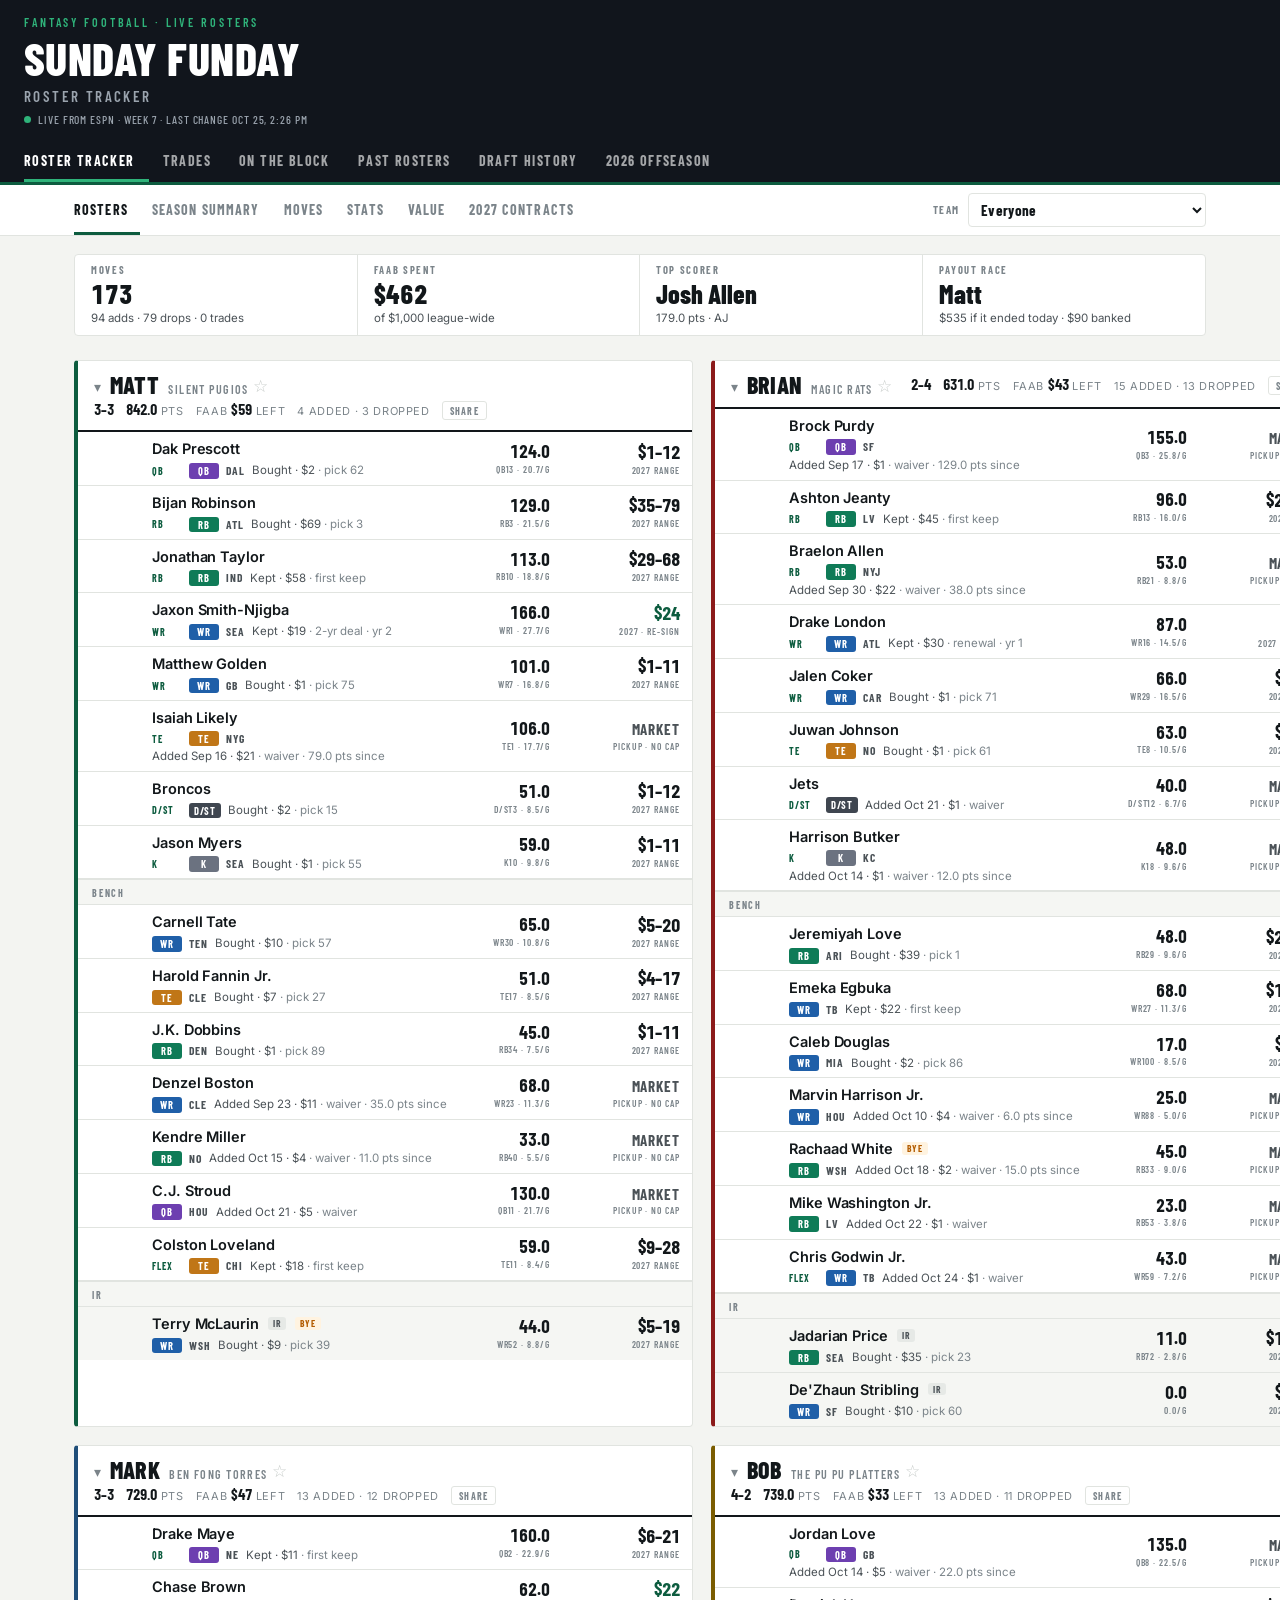
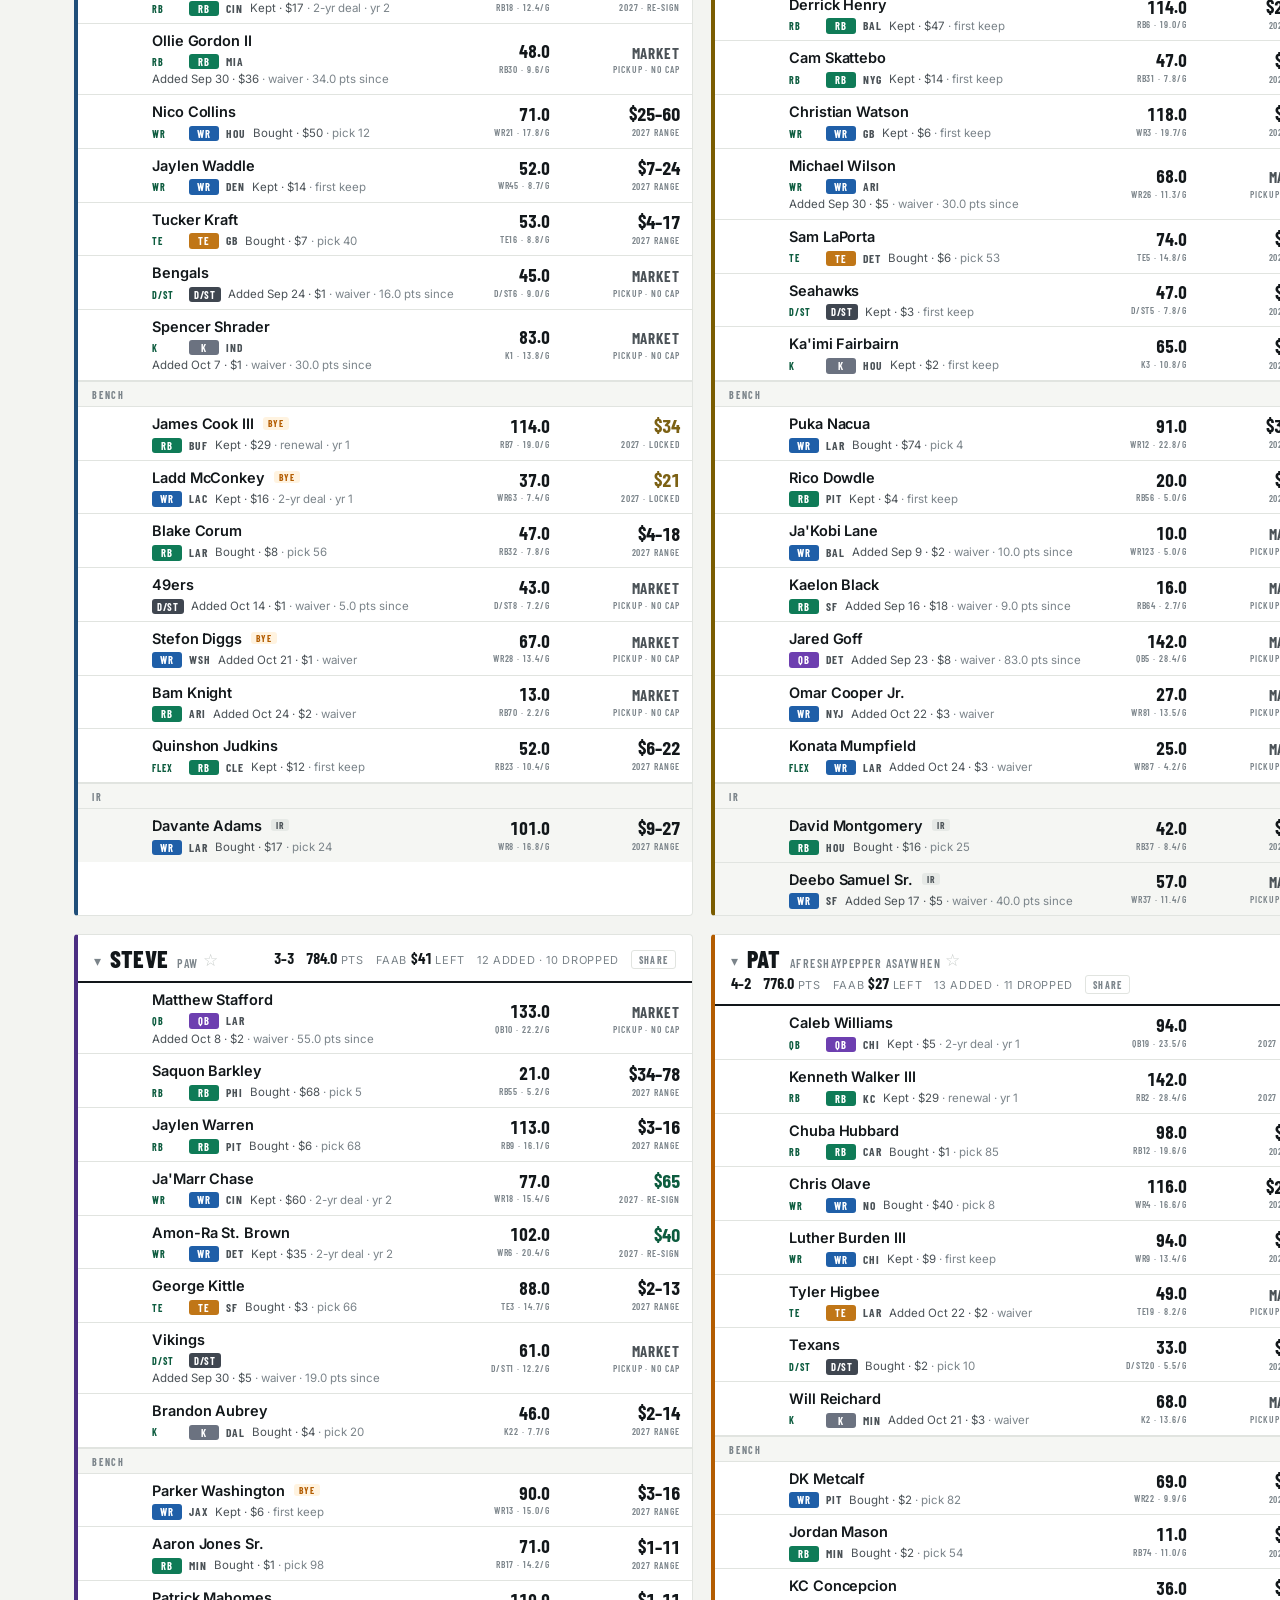
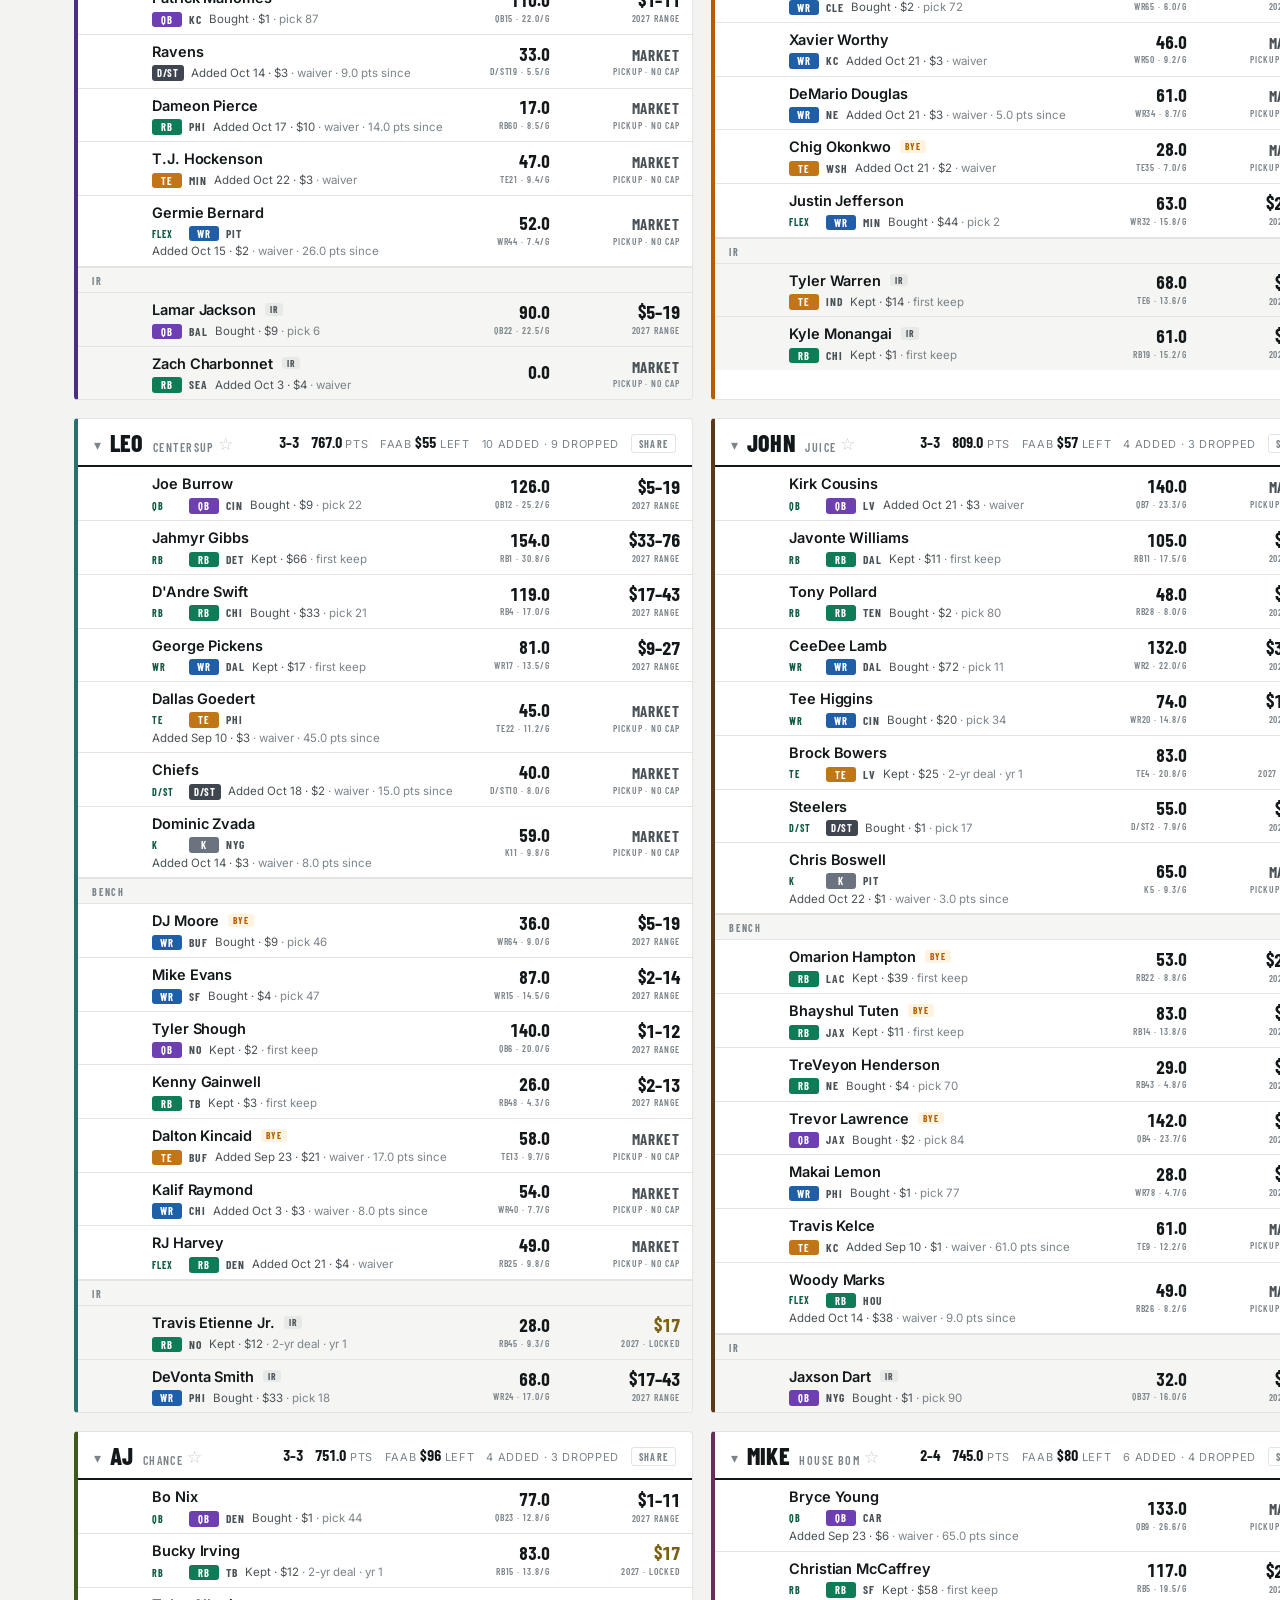
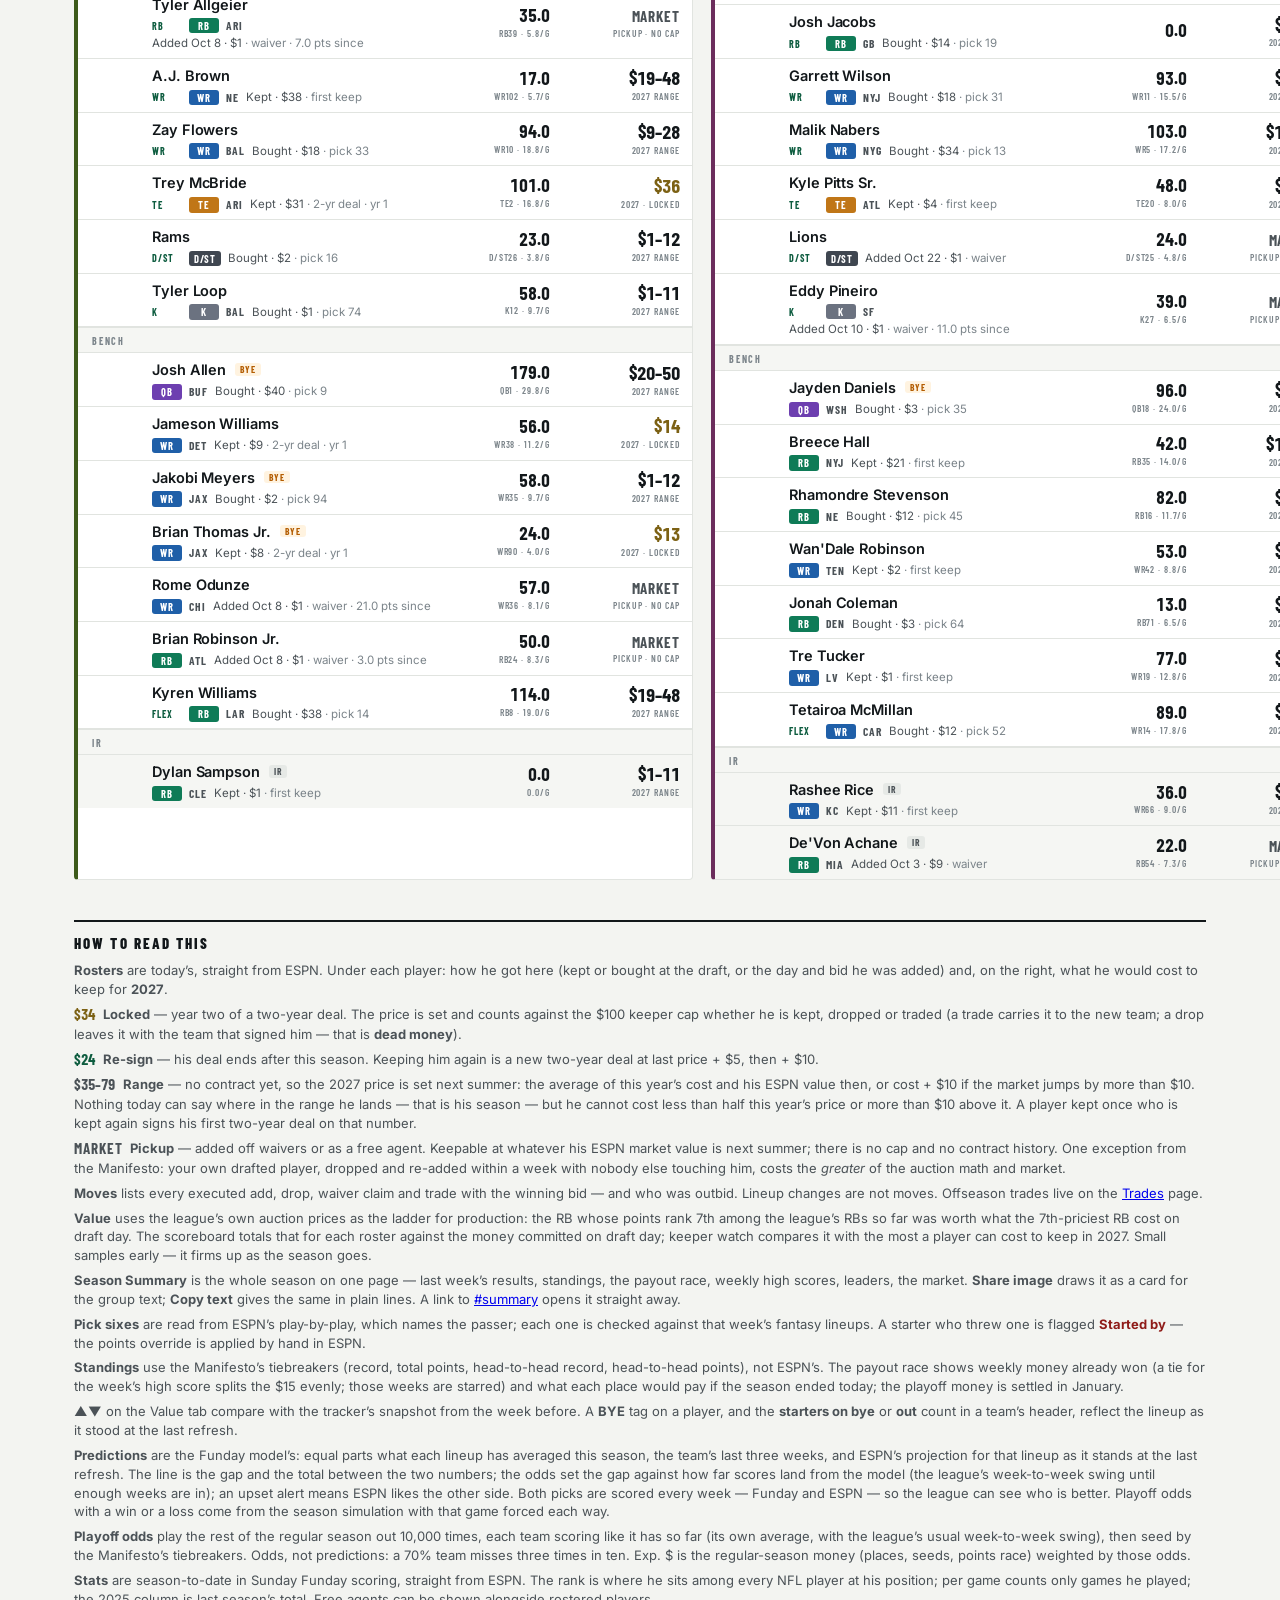
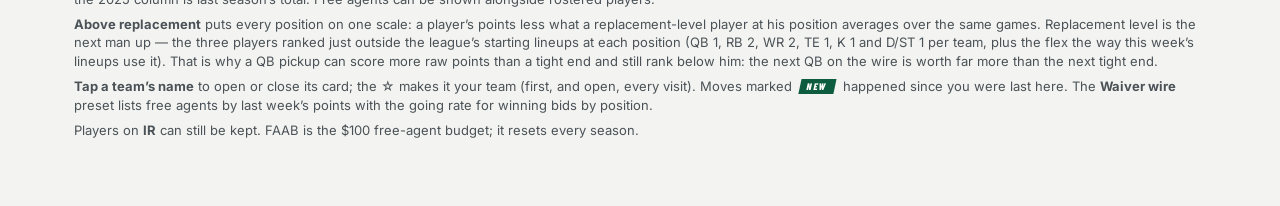
==== commit a59a33ee: "The Funday model: our own weekly line beside ESPN's, with stakes and storylines Each team's Funday n" ====
--- a/index.html
+++ b/index.html
@@ -21,7 +21,7 @@
 <link rel="preconnect" href="https://fonts.googleapis.com">
 <link rel="preconnect" href="https://fonts.gstatic.com" crossorigin>
 <link href="https://fonts.googleapis.com/css2?family=Barlow+Condensed:wght@500;600;700;800&family=Inter:wght@400;500;600;700&display=swap" rel="stylesheet">
-<link rel="stylesheet" href="css/styles.css?v=202610251401">
+<link rel="stylesheet" href="css/styles.css?v=202610251430">
 </head>
 <body data-page="tracker">
 <header class="masthead">
@@ -63,10 +63,10 @@
   <div id="rt-note"></div>
 </footer>
 
-<script src="js/data.js?v=202610251401"></script>
-<script src="js/tracker.js?v=202610251401"></script>
-<script src="js/playercard.js?v=202610251401"></script>
-<script src="js/tracker-page.js?v=202610251401"></script>
-<script src="js/share.js?v=202610251401"></script>
+<script src="js/data.js?v=202610251430"></script>
+<script src="js/tracker.js?v=202610251430"></script>
+<script src="js/playercard.js?v=202610251430"></script>
+<script src="js/tracker-page.js?v=202610251430"></script>
+<script src="js/share.js?v=202610251430"></script>
 </body>
 </html>
--- a/css/styles.css
+++ b/css/styles.css
@@ -1639,8 +1639,10 @@
 .pd-list { list-style: none; padding: 8px 14px 2px; }
 .pd-game { position: relative; display: grid; grid-template-columns: 1fr 150px 1fr; gap: 12px; align-items: center; padding: 10px 0; border-bottom: 1px solid var(--rule); }
 .pd-game:last-child { border-bottom: none; }
-.pd-game:first-child { padding-top: 18px; }
-.pd-tag { position: absolute; top: 2px; left: 0; font: 700 9px/1 var(--display); letter-spacing: .14em; text-transform: uppercase; color: var(--accent); font-style: normal; }
+.pd-tags { grid-column: 1 / -1; display: flex; flex-wrap: wrap; gap: 4px 14px; margin-bottom: 2px; }
+.pd-tag { font: 700 9.5px/1 var(--display); letter-spacing: .14em; text-transform: uppercase; color: var(--accent); font-style: normal; }
+.pd-tag.alert { color: #b35c00; }
+.pd-tag.faint { color: var(--ink-faint); }
 .pd-side b { display: block; font: 600 14.5px/1.2 var(--sans); color: var(--ink-soft); }
 .pd-side.fav b { color: var(--ink); }
 .pd-side span { display: block; font: 600 14px/1.2 var(--display); color: var(--ink-faint); margin-top: 3px; font-variant-numeric: tabular-nums; }
@@ -1660,3 +1662,7 @@
 }
 .rt-summary > .dh-card .pd-game { grid-template-columns: 1fr 190px 1fr; }
 @media (max-width: 720px) { .rt-summary > .dh-card .pd-game { grid-template-columns: 1fr 92px 1fr; } }
+.pd-espn { display: block; font: 500 11px/1.3 var(--sans); color: var(--ink-faint); margin-top: 2px; }
+.pd-espn:empty { display: none; }
+.pd-foot { grid-column: 1 / -1; font: 500 12px/1.45 var(--sans); color: var(--ink-soft); margin-top: 2px; }
+.pd-foot b { font: 700 10px/1 var(--display); letter-spacing: .12em; text-transform: uppercase; color: var(--ink-faint); margin-right: 5px; }
